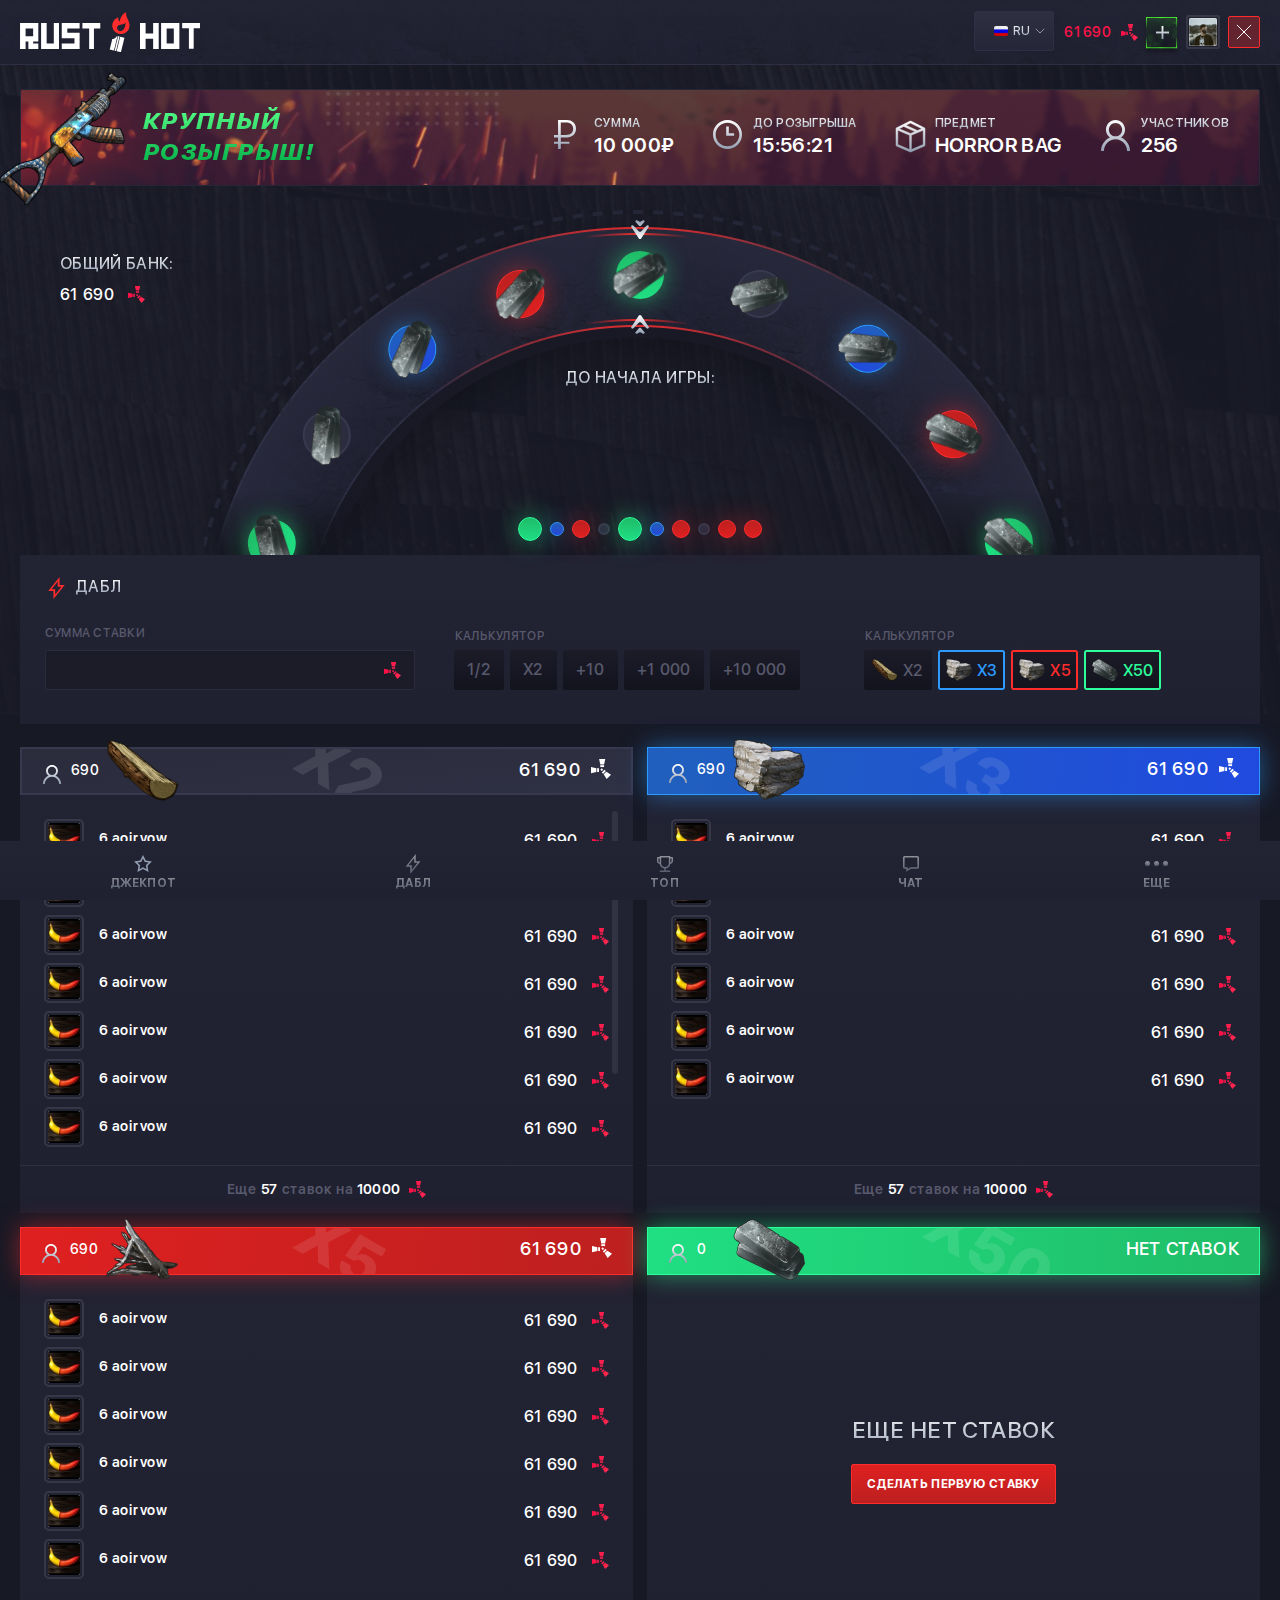
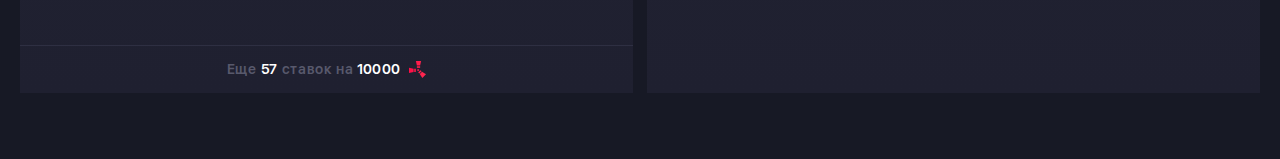
==== index.html @ ef825a7d "Rusthot" ====
<!DOCTYPE html>

<html lang="ru">

<head>
	<meta charset="utf-8">
	<meta http-equiv="X-UA-Compatible" content="IE=edge" >
	<meta name="viewport" content="width=device-width, initial-scale=1.0">
	<meta name="description" content="">
	<link rel="stylesheet" type="text/css" href="style.css">
	<link rel="icon" type="image/png" href="favicon/favicon.ico" sizes="16x16">	
	<title>Rushot</title>
</head>

<body>

	<div class="wrapper">

	<!-- Header -->
		
	<header>
		<div class="header_site">
			<div class="left">
				<a href="#" class="logo">
					<img class="logo_img" src="img/logo.svg" alt="" />
					<img class="logo_shadow" src="img/logo_shadow.svg" alt="" />
				</a>
			</div>
			<div class="right">
				<div class="main_nav_wrapp">
					<ul class="main_nav">
						<li>
							<a href="/////">
<!-- 								<img src="img/nav_icons/star_red.svg" class="visible" alt="" />
								<img src="img/" class="hover" alt="" /> -->
								<i class="star visible"></i>
								<i class="star_red hover"></i>
								<span>Джекпот</span>
							</a>
						</li>
						<li>
							<a href="/////">
								<img src="img/nav_icons/icon_02.svg" class="visible" alt="" />
								<img src="img/" class="hover" alt="" />
								<span>дабл</span>
							</a>
						</li>
						<li>
							<a href="/////">
								<img src="img/nav_icons/icon_03.svg" class="visible" alt="" />
								<img src="img/" class="hover" alt="" />
								<span>история игр</span>
							</a>
						</li>
						<li>
							<a href="/////">
								<img src="img/nav_icons/icon_04.svg" class="visible" alt="" />
								<img src="img/" class="hover" alt="" />
								<span>поддержка</span>
							</a>
						</li>
						<li>
							<a href="/////">
								<img src="img/nav_icons/icon_05.svg" class="visible" alt="" />
								<img src="img/" class="hover" alt="" />
								<span>топ игроков</span>
							</a>
						</li>
					</ul>
				</div>
				<div class="lang_wrapp">
					<div class="lang_drop_menu">
						<div class="lang_current">
							<div>
								<img src="img/rus_flag.svg" alt="">
								<p>RU</p>
							</div>
						</div>
						<div class="dropdown_lang">
							<ul class="lang_list">
								<li><a href="#"><p class="lang_item"><img src="img/rus_flag.svg" alt="" /><span>RU</span></p></a></li>
								<li><a href="#" class="active"><p class="lang_item"><img src="img/eng_flag.svg" alt="" /><span>ENG</span></p></a></li>
							</ul>
						</div>
					</div>
				</div>
				<div class="steam_btn_wrapp">
					<a href="" class="steam_btn">
						<div>
							<i class="steam_icon"></i>
						</div>
						<div>
							<p>войти через</p>
							<p>steam</p>
						</div>
					</a>
				</div>
				<div class="resp_toolbar">
					<div>
						<p class="balance_red">61 690<i class="icon_02"></i></p>
					</div>
					<div>
						<a href="#" class="ref_btn"></a>
					</div>
					<div>
						<a hef="#" class="ava">
							<div class="img_box">
								<img src="img/ava.jpg" alt="" />
							</div>
						</a>
					</div>
					<div>
						<a href="#" class="logout"></a>
					</div>
				</div>
			</div>
		</div>								
	</header>

	<!-- /Header -->

	<!-- Resp Menu -->

	<div class="resp_menu" id="resp_nav">
		<button type="button" class="close_nav"></button>
		<ul class="resp_nav_list">
			<li>
				<a href="#">Link 1</a>
			</li>
			<li>
				<a href="#">Link 2</a>
			</li>
			<li>
				<a href="#">Link 3</a>
			</li>
		</ul>
		<ul class="soc_links">
			<li>
				<a href="#">
					<img class="visible" src="img/tel.svg" alt="" />
					<img class="hover" src="img/tel_white.svg" alt="" />
				</a>
			</li>
			<li>
				<a href="#">
					<img class="visible" src="img/tw.svg" alt="" />
					<img class="hover" src="img/tw_white.svg" alt="" />
				</a>
			</li>
			<li>
				<a href="#">
					<img class="visible" src="img/vk.svg" alt="" />
					<img class="hover" src="img/vk_white.svg" alt="" />
				</a>
			</li>
			<li>
				<a href="#">
					<img class="visible" src="img/dc.svg" alt="" />
					<img class="hover" src="img/dc_white.svg" alt="" />
				</a>
			</li>
		</ul>
	</div>

	 <!-- /Resp Menu -->

	<!-- Content -->
		<div class="content">

		<!-- Section 1 - Main Page -->

		<!-- <section> -->
			<div class="content_templ">
				<div class="left" id="chatMenu">
					<div class="sidebar">
						<div class="sidebar_header">
							<div class="col_1">
								<div class="onl_ch">
									<div>
										<i class="chat"></i>
									</div>
									<div>
										<p>ОНЛАЙН-ЧАТ</p>
									</div>
								</div>
							</div>
							<div class="col_2">
								<button type="button" class="red_pill close_chat"><span>закрыть</span></button>
								<div class="count_chat_users">
									<i class="green_light"></i>
									<p>621</p>
								</div>
							</div>
						</div>
						<div class="chat_users scrollbar" id="chatUsers">
							<div class="user_item">
								<div class="col">
									<div class="user_avatar_wrapp">
										<div class="user_avatar">
											<div class="img_box">
												<img src="img/avatar.jpg" alt="" />
											</div>
										</div>
									</div>
								</div>
								<div class="col">
									<div class="user_text">
										<div class="user_text_header">
											<div>
												<h4>Freit</h4>
											</div>
											<div>
												<p>20:32</p>
											</div>
										</div>
										<div class="user_text_content">
											<p>Сообщение пользователя, даже в две строки, а может даже и в три можно сделать</p>
										</div>
									</div>
								</div>
							</div>
							<div class="user_item moderator">
								<div class="col">
									<div class="user_avatar_wrapp">
										<div class="user_avatar">
											<div class="img_box">
												<img src="img/avatar.jpg" alt="" />
											</div>
										</div>
										<p>MODER</p>
									</div>
								</div>
								<div class="col">
									<div class="user_text">
										<div class="user_text_header">
											<div>
												<h4>Freit</h4>
											</div>
											<div>
												<p>20:32</p>
											</div>
										</div>
										<div class="user_text_content">
											<p>Сообщение пользователя, даже в две строки, а может даже и в три можно сделать</p>
										</div>
									</div>
								</div>
							</div>
							<div class="user_item">
								<div class="col">
									<div class="user_avatar_wrapp">
										<div class="user_avatar">
											<div class="img_box">
												<img src="img/avatar.jpg" alt="" />
											</div>
										</div>
									</div>
								</div>
								<div class="col">
									<div class="user_text">
										<div class="user_text_header">
											<div>
												<h4>Freit</h4>
											</div>
											<div>
												<p>20:32</p>
											</div>
										</div>
										<div class="user_text_content">
											<p>Сообщение пользователя, даже в две строки, а может даже и в три можно сделать</p>
										</div>
									</div>
								</div>
							</div>
							<div class="user_item admin">
								<div class="col">
									<div class="user_avatar_wrapp">
										<div class="user_avatar">
											<div class="img_box">
												<img src="img/avatar.jpg" alt="" />
											</div>
										</div>
										<p>Admin</p>
									</div>
								</div>
								<div class="col">
									<div class="user_text">
										<div class="user_text_header">
											<div>
												<h4>Freit</h4>
											</div>
											<div>
												<p>20:32</p>
											</div>
										</div>
										<div class="user_text_content">
											<p>Сообщение пользователя, даже в две строки, а может даже и в три можно сделать</p>
										</div>
									</div>
								</div>
							</div>
							<div class="user_item">
								<div class="col">
									<div class="user_avatar_wrapp">
										<div class="user_avatar">
											<div class="img_box">
												<img src="img/avatar.jpg" alt="" />
											</div>
										</div>
									</div>
								</div>
								<div class="col">
									<div class="user_text">
										<div class="user_text_header">
											<div>
												<h4>Freit</h4>
											</div>
											<div>
												<p>20:32</p>
											</div>
										</div>
										<div class="user_text_content">
											<p>Сообщение пользователя, даже в две строки, а может даже и в три можно сделать</p>
										</div>
									</div>
								</div>
							</div>
							<div class="user_item">
								<div class="col">
									<div class="user_avatar_wrapp">
										<div class="user_avatar">
											<div class="img_box">
												<img src="img/avatar.jpg" alt="" />
											</div>
										</div>
									</div>
								</div>
								<div class="col">
									<div class="user_text">
										<div class="user_text_header">
											<div>
												<h4>Freit</h4>
											</div>
											<div>
												<p>20:32</p>
											</div>
										</div>
										<div class="user_text_content">
											<p>Сообщение пользователя, даже в две строки, а может даже и в три можно сделать</p>
										</div>
									</div>
								</div>
							</div>
							<div class="user_item">
								<div class="col">
									<div class="user_avatar_wrapp">
										<div class="user_avatar">
											<div class="img_box">
												<img src="img/avatar.jpg" alt="" />
											</div>
										</div>
									</div>
								</div>
								<div class="col">
									<div class="user_text">
										<div class="user_text_header">
											<div>
												<h4>Freit</h4>
											</div>
											<div>
												<p>20:32</p>
											</div>
										</div>
										<div class="user_text_content">
											<p>Сообщение пользователя, даже в две строки, а может даже и в три можно сделать</p>
										</div>
									</div>
								</div>
							</div>
							<div class="user_item">
								<div class="col">
									<div class="user_avatar_wrapp">
										<div class="user_avatar">
											<div class="img_box">
												<img src="img/avatar.jpg" alt="" />
											</div>
										</div>
									</div>
								</div>
								<div class="col">
									<div class="user_text">
										<div class="user_text_header">
											<div>
												<h4>Freit</h4>
											</div>
											<div>
												<p>20:32</p>
											</div>
										</div>
										<div class="user_text_content">
											<p>Сообщение пользователя, даже в две строки, а может даже и в три можно сделать</p>
										</div>
									</div>
								</div>
							</div>
							<div class="user_item">
								<div class="col">
									<div class="user_avatar_wrapp">
										<div class="user_avatar">
											<div class="img_box">
												<img src="img/avatar.jpg" alt="" />
											</div>
										</div>
									</div>
								</div>
								<div class="col">
									<div class="user_text">
										<div class="user_text_header">
											<div>
												<h4>Freit</h4>
											</div>
											<div>
												<p>20:32</p>
											</div>
										</div>
										<div class="user_text_content">
											<p>Сообщение пользователя, даже в две строки, а может даже и в три можно сделать</p>
										</div>
									</div>
								</div>
							</div>
							<div class="user_item">
								<div class="col">
									<div class="user_avatar_wrapp">
										<div class="user_avatar">
											<div class="img_box">
												<img src="img/avatar.jpg" alt="" />
											</div>
										</div>
									</div>
								</div>
								<div class="col">
									<div class="user_text">
										<div class="user_text_header">
											<div>
												<h4>Freit</h4>
											</div>
											<div>
												<p>20:32</p>
											</div>
										</div>
										<div class="user_text_content">
											<p>Сообщение пользователя, даже в две строки, а может даже и в три можно сделать</p>
										</div>
									</div>
								</div>
							</div>
							<div class="user_item">
								<div class="col">
									<div class="user_avatar_wrapp">
										<div class="user_avatar">
											<div class="img_box">
												<img src="img/avatar.jpg" alt="" />
											</div>
										</div>
									</div>
								</div>
								<div class="col">
									<div class="user_text">
										<div class="user_text_header">
											<div>
												<h4>Freit</h4>
											</div>
											<div>
												<p>20:32</p>
											</div>
										</div>
										<div class="user_text_content">
											<p>Сообщение пользователя, даже в две строки, а может даже и в три можно сделать</p>
										</div>
									</div>
								</div>
							</div>
						</div>
					</div>
					<div class="form_wrapp resp_form_wrapp">
						<form>
							<div class="form">
								<div class="col">
									<div class="input_wrapp_2">
										<input type="text" id="form_input" oninput="getCount()" placeholder="Ваше сообщение..." name="" />
										<div class="count_symbols" data-maxsimbols = "100">100</div>
									</div>
								</div>
								<div class="col">
									<button type="submit" class="submit_btn"></button>
								</div>
							</div>
						</form>
					</div>
				</div>
				<div class="right index_bg">
					<div class="z_wrapp">
						<div class="draw">
							<div class="inline">
								<div class="draw_title">
									<div class="draw_title_col">
										<img src="img/arm.png" alt="" />
									</div>
									<div class="draw_title_col">
										<h3>выиграй крутые призы!</h3>
										<h2>крупный РОЗЫГРЫШ!</h2>
									</div>
								</div>
							</div>
							<div class="inline">
								<a href="#" class="green_pill"><span>УЧАСТВОВАТЬ</span></a>
							</div>
							<div class="inline">
								<div class="draws_items">
									<div class="draw_item">
										<div>
											<img src="img/rub.svg" alt="" />
										</div>
										<div>
											<h3>сумма</h3>
											<p>10 000₽</p>
										</div>
									</div>
									<div class="draw_item">
										<div>
											<img src="img/clock.svg" alt="" />
										</div>
										<div>
											<h3>до розыгрыша</h3>
											<p>15:56:21</p>
										</div>
									</div>
									<div class="draw_item">
										<div>
											<img src="img/cub.svg" alt="" />
										</div>
										<div>
											<h3>предмет</h3>
											<p>Horror bag</p>
										</div>
									</div>
									<div class="draw_item">
										<div>
											<img src="img/user.svg" alt="" />
										</div>
										<div>
											<h3>участников</h3>
											<p>256</p>
										</div>
									</div>
								</div>
							</div>
						</div>
						<div class="two_cols">
							<div class="col_2">
								<div class="rulet_sect">
									<div class="rulet_wrapp">
										<div class="total_bank">
											<h3>Общий  банк:</h3>
											<p class="count_rate">61 690 <i class="icon_02"></i></p>
										</div>
										<div class="circle_wrapp">
											<img class="circle_bg" src="img/circle_bg.png" alt="" />
											<div class="rotate">
												<div class="circle_good_wrapp">
													<div class="circle_good green">
														<span></span>
														<img src="img/image_10.png" alt="" />
													</div>
												</div>
												<div class="circle_good_wrapp">
													<div class="circle_good grey">
														<span></span>
														<img src="img/image_10.png" alt="" />
													</div>
												</div>
												<div class="circle_good_wrapp">
													<div class="circle_good blue">
														<span></span>
														<img src="img/image_10.png" alt="" />
													</div>
												</div>
												<div class="circle_good_wrapp">
													<div class="circle_good red">
														<span></span>
														<img src="img/image_10.png" alt="" />
													</div>
												</div>
												<div class="circle_good_wrapp">
													<div class="circle_good green">
														<span></span>
														<img src="img/image_10.png" alt="" />
													</div>
												</div>
												<div class="circle_good_wrapp">
													<div class="circle_good grey">
														<span></span>
														<img src="img/image_10.png" alt="" />
													</div>
												</div>
												<div class="circle_good_wrapp">
													<div class="circle_good blue">
														<span></span>
														<img src="img/image_10.png" alt="" />
													</div>
												</div>
												<div class="circle_good_wrapp">
													<div class="circle_good red">
														<span></span>
														<img src="img/image_10.png" alt="" />
													</div>
												</div>
												<div class="circle_good_wrapp">
													<div class="circle_good green">
														<span></span>
														<img src="img/image_10.png" alt="" />
													</div>
												</div>
												<div class="circle_good_wrapp">
													<div class="circle_good grey">
														<span></span>
														<img src="img/image_10.png" alt="" />
													</div>
												</div>
												<div class="circle_good_wrapp">
													<div class="circle_good blue">
														<span></span>
														<img src="img/image_10.png" alt="" />
													</div>
												</div>
												<div class="circle_good_wrapp">
													<div class="circle_good red">
														<span></span>
														<img src="img/image_10.png" alt="" />
													</div>
												</div>
												<div class="circle_good_wrapp">
													<div class="circle_good green">
														<span></span>
														<img src="img/image_10.png" alt="" />
													</div>
												</div>
												<div class="circle_good_wrapp">
													<div class="circle_good grey">
														<span></span>
														<img src="img/image_10.png" alt="" />
													</div>
												</div>
												<div class="circle_good_wrapp">
													<div class="circle_good blue">
														<span></span>
														<img src="img/image_10.png" alt="" />
													</div>
												</div>
												<div class="circle_good_wrapp">
													<div class="circle_good red">
														<span></span>
														<img src="img/image_10.png" alt="" />
													</div>
												</div>
												<div class="circle_good_wrapp">
													<div class="circle_good green">
														<span></span>
														<img src="img/image_10.png" alt="" />
													</div>
												</div>
												<div class="circle_good_wrapp">
													<div class="circle_good grey">
														<span></span>
														<img src="img/image_10.png" alt="" />
													</div>
												</div>
												<div class="circle_good_wrapp">
													<div class="circle_good blue">
														<span></span>
														<img src="img/image_10.png" alt="" />
													</div>
												</div>
												<div class="circle_good_wrapp">
													<div class="circle_good red">
														<span></span>
														<img src="img/image_10.png" alt="" />
													</div>
												</div>
											</div>
											<div class="counter_wrapp counter_wrapp_2">
												<p class="c_t">до начала игры:</p>
												<p class="countdown" id="countdown"></p>
											</div>
										</div>
									</div>
									<ul class="history_list">
										<li><a href="#"><span class="green_circ"></span></a></li>
										<li><a href="#"><span class="blue_circ"></span></a></li>
										<li><a href="#"><span class="red_circ"></span></a></li>
										<li><a href="#"><span class="gray_circ"></span></a></li>
										<li><a href="#"><span class="green_circ"></span></a></li>
										<li><a href="#"><span class="blue_circ"></span></a></li>
										<li><a href="#"><span class="red_circ"></span></a></li>
										<li><a href="#"><span class="gray_circ"></span></a></li>
										<li><a href="#"><span class="red_circ"></span></a></li>
										<li><a href="#"><span class="red_circ"></span></a></li>
									</ul>
								</div>
							</div>
							<div class="col_1">
								<div class="filter_box">
									<div class="filter_box_title">
										<div>
											<i class="red_icon"></i>
										</div>
										<div>
											<h3>дабл</h3>
										</div>
									</div>
									<div class="filters_form">
										<form>
											<div class="filter_three_cols">
												<div class="filter_wrapp">
													<h3>сумма ставки</h3>
													<div class="input_wrapp input_wrapp_shape">
														<input type="number" name="" />
													</div>
												</div>
												<div class="filter_wrapp">
													<h3>калькулятор</h3>
													<div class="radio_btns">
														<div class="radio_wrapp">
															<label class="radio">
																<input type="radio" name="radio_filter" />
																<span>1/2</span>
															</label>
														</div>
														<div class="radio_wrapp">
															<label class="radio">
																<input type="radio" name="radio_filter" />
																<span>x2</span>
															</label>
														</div>
														<div class="radio_wrapp">
															<label class="radio">
																<input type="radio" name="radio_filter" />
																<span>+10</span>
															</label>
														</div>
														<div class="radio_wrapp">
															<label class="radio">
																<input type="radio" name="radio_filter" />
																<span>+1 000</span>
															</label>
														</div>
														<div class="radio_wrapp">
															<label class="radio">
																<input type="radio" name="radio_filter" />
																<span>+10 000</span>
															</label>
														</div>
													</div>
												</div>
												<div class="filter_wrapp">
													<h3>калькулятор</h3>
													<div class="radio_btns">
														<div class="radio_wrapp">
															<label class="radio radio_2">
																<input type="radio" name="radio_filter_2" />
																<span class="radio_txt"><img src="img/x2.png" alt="" /><span>x2</span></span>
															</label>
														</div>
														<div class="radio_wrapp">
															<label class="radio radio_2 blue">
																<input type="radio" name="radio_filter_2" />
																<span class="radio_txt"><img src="img/x3.png" alt="" /><span>x3</span></span>
															</label>
														</div>
														<div class="radio_wrapp">
															<label class="radio radio_2 red">
																<input type="radio" name="radio_filter_2" />
																<span class="radio_txt"><img src="img/x3.png" alt="" /><span>x5</span></span>
															</label>
														</div>
														<div class="radio_wrapp">
															<label class="radio radio_2 green">
																<input type="radio" name="radio_filter_2" />
																<span class="radio_txt"><img src="img/x50.png" alt="" /><span>x50</span></span>
															</label>
														</div>
													</div>
												</div>
											</div>
										</form>
									</div>
								</div>
							</div>							
						</div>
						<div class="users_lists_thumbnails">
							<div class="user_list_thumb">
								<div class="user_list_thumb_header">
									<div class="bg_wrapp">
										<p class="bg_text">x2</p>
									</div>
									<div class="col_1">
										<div class="users_count_2">
											<div>
												<p><i class="user_2"></i>690</p>
											</div>
											<div>
												<img src="img/image_01.png" alt="" />
											</div>
										</div>
									</div>
									<div class="col_2">
										<p class="count_bals">61 690<i class="icon_01"></i></p>
									</div>
								</div>
								<div class="users_list_items scrollbar">
									<div class="resp_flex">
										<div class="user_item_2">
											<div>
												<div class="user_info">
													<div class="user_avatar">
														<div class="img_box">
															<img src="img/avatar.jpg" alt="">
														</div>
													</div>
													<div class="user_info_text">
														<p>6  aoirvow</p>
													</div>
												</div>
											</div>
											<div>
												<p class="count_rate">61 690 <i class="icon_02"></i></p>
											</div>
										</div>
										<div class="user_item_2">
											<div>
												<div class="user_info">
													<div class="user_avatar">
														<div class="img_box">
															<img src="img/avatar.jpg" alt="">
														</div>
													</div>
													<div class="user_info_text">
														<p>6  aoirvow</p>
													</div>
												</div>
											</div>
											<div>
												<p class="count_rate">61 690 <i class="icon_02"></i></p>
											</div>
										</div>
										<div class="user_item_2">
											<div>
												<div class="user_info">
													<div class="user_avatar">
														<div class="img_box">
															<img src="img/avatar.jpg" alt="">
														</div>
													</div>
													<div class="user_info_text">
														<p>6  aoirvow</p>
													</div>
												</div>
											</div>
											<div>
												<p class="count_rate">61 690 <i class="icon_02"></i></p>
											</div>
										</div>
										<div class="user_item_2">
											<div>
												<div class="user_info">
													<div class="user_avatar">
														<div class="img_box">
															<img src="img/avatar.jpg" alt="">
														</div>
													</div>
													<div class="user_info_text">
														<p>6  aoirvow</p>
													</div>
												</div>
											</div>
											<div>
												<p class="count_rate">61 690 <i class="icon_02"></i></p>
											</div>
										</div>
										<div class="user_item_2">
											<div>
												<div class="user_info">
													<div class="user_avatar">
														<div class="img_box">
															<img src="img/avatar.jpg" alt="">
														</div>
													</div>
													<div class="user_info_text">
														<p>6  aoirvow</p>
													</div>
												</div>
											</div>
											<div>
												<p class="count_rate">61 690 <i class="icon_02"></i></p>
											</div>
										</div>
										<div class="user_item_2">
											<div>
												<div class="user_info">
													<div class="user_avatar">
														<div class="img_box">
															<img src="img/avatar.jpg" alt="">
														</div>
													</div>
													<div class="user_info_text">
														<p>6  aoirvow</p>
													</div>
												</div>
											</div>
											<div>
												<p class="count_rate">61 690 <i class="icon_02"></i></p>
											</div>
										</div>
										<div class="user_item_2">
											<div>
												<div class="user_info">
													<div class="user_avatar">
														<div class="img_box">
															<img src="img/avatar.jpg" alt="">
														</div>
													</div>
													<div class="user_info_text">
														<p>6  aoirvow</p>
													</div>
												</div>
											</div>
											<div>
												<p class="count_rate">61 690 <i class="icon_02"></i></p>
											</div>
										</div>
										<div class="user_item_2">
											<div>
												<div class="user_info">
													<div class="user_avatar">
														<div class="img_box">
															<img src="img/avatar.jpg" alt="">
														</div>
													</div>
													<div class="user_info_text">
														<p>6  aoirvow</p>
													</div>
												</div>
											</div>
											<div>
												<p class="count_rate">61 690 <i class="icon_02"></i></p>
											</div>
										</div>
										<div class="user_item_2">
											<div>
												<div class="user_info">
													<div class="user_avatar">
														<div class="img_box">
															<img src="img/avatar.jpg" alt="">
														</div>
													</div>
													<div class="user_info_text">
														<p>6  aoirvow</p>
													</div>
												</div>
											</div>
											<div>
												<p class="count_rate">61 690 <i class="icon_02"></i></p>
											</div>
										</div>
									</div>
								</div>
								<div class="users_lists_footer">
									<p>Еще <span>57</span> ставок на <span>10000</span><i class="icon_02"></i></p>
								</div>
							</div>
							<div class="user_list_thumb blue">
								<div class="user_list_thumb_header">
									<div class="bg_wrapp">
										<p class="bg_text">x3</p>
									</div>
									<div class="col_1">
										<div class="users_count_2">
											<div>
												<p><i class="user_2"></i>690</p>
											</div>
											<div>
												<img src="img/image_02.png" alt="" />
											</div>
										</div>
									</div>
									<div class="col_2">
										<p class="count_bals">61 690<i class="icon_01"></i></p>
									</div>
								</div>
								<div class="users_list_items">
									<div class="resp_flex">
										<div class="user_item_2">
											<div>
												<div class="user_info">
													<div class="user_avatar">
														<div class="img_box">
															<img src="img/avatar.jpg" alt="">
														</div>
													</div>
													<div class="user_info_text">
														<p>6  aoirvow</p>
													</div>
												</div>
											</div>
											<div>
												<p class="count_rate">61 690 <i class="icon_02"></i></p>
											</div>
										</div>
										<div class="user_item_2">
											<div>
												<div class="user_info">
													<div class="user_avatar">
														<div class="img_box">
															<img src="img/avatar.jpg" alt="">
														</div>
													</div>
													<div class="user_info_text">
														<p>6  aoirvow</p>
													</div>
												</div>
											</div>
											<div>
												<p class="count_rate">61 690 <i class="icon_02"></i></p>
											</div>
										</div>
										<div class="user_item_2">
											<div>
												<div class="user_info">
													<div class="user_avatar">
														<div class="img_box">
															<img src="img/avatar.jpg" alt="">
														</div>
													</div>
													<div class="user_info_text">
														<p>6  aoirvow</p>
													</div>
												</div>
											</div>
											<div>
												<p class="count_rate">61 690 <i class="icon_02"></i></p>
											</div>
										</div>
										<div class="user_item_2">
											<div>
												<div class="user_info">
													<div class="user_avatar">
														<div class="img_box">
															<img src="img/avatar.jpg" alt="">
														</div>
													</div>
													<div class="user_info_text">
														<p>6  aoirvow</p>
													</div>
												</div>
											</div>
											<div>
												<p class="count_rate">61 690 <i class="icon_02"></i></p>
											</div>
										</div>
										<div class="user_item_2">
											<div>
												<div class="user_info">
													<div class="user_avatar">
														<div class="img_box">
															<img src="img/avatar.jpg" alt="">
														</div>
													</div>
													<div class="user_info_text">
														<p>6  aoirvow</p>
													</div>
												</div>
											</div>
											<div>
												<p class="count_rate">61 690 <i class="icon_02"></i></p>
											</div>
										</div>
										<div class="user_item_2">
											<div>
												<div class="user_info">
													<div class="user_avatar">
														<div class="img_box">
															<img src="img/avatar.jpg" alt="">
														</div>
													</div>
													<div class="user_info_text">
														<p>6  aoirvow</p>
													</div>
												</div>
											</div>
											<div>
												<p class="count_rate">61 690 <i class="icon_02"></i></p>
											</div>
										</div>
									</div>
								</div>
								<div class="users_lists_footer">
									<p>Еще <span>57</span> ставок на <span>10000</span><i class="icon_02"></i></p>
								</div>
							</div>
							<div class="user_list_thumb red">
								<div class="user_list_thumb_header">
									<div class="bg_wrapp">
										<p class="bg_text">x5</p>
									</div>
									<div class="col_1">
										<div class="users_count_2">
											<div>
												<p><i class="user_2"></i>690</p>
											</div>
											<div>
												<img src="img/image_03.png" alt="" />
											</div>
										</div>
									</div>
									<div class="col_2">
										<p class="count_bals">61 690<i class="icon_01"></i></p>
									</div>
								</div>
								<div class="users_list_items">
									<div class="resp_flex">
										<div class="user_item_2">
											<div>
												<div class="user_info">
													<div class="user_avatar">
														<div class="img_box">
															<img src="img/avatar.jpg" alt="">
														</div>
													</div>
													<div class="user_info_text">
														<p>6  aoirvow</p>
													</div>
												</div>
											</div>
											<div>
												<p class="count_rate">61 690 <i class="icon_02"></i></p>
											</div>
										</div>
										<div class="user_item_2">
											<div>
												<div class="user_info">
													<div class="user_avatar">
														<div class="img_box">
															<img src="img/avatar.jpg" alt="">
														</div>
													</div>
													<div class="user_info_text">
														<p>6  aoirvow</p>
													</div>
												</div>
											</div>
											<div>
												<p class="count_rate">61 690 <i class="icon_02"></i></p>
											</div>
										</div>
										<div class="user_item_2">
											<div>
												<div class="user_info">
													<div class="user_avatar">
														<div class="img_box">
															<img src="img/avatar.jpg" alt="">
														</div>
													</div>
													<div class="user_info_text">
														<p>6  aoirvow</p>
													</div>
												</div>
											</div>
											<div>
												<p class="count_rate">61 690 <i class="icon_02"></i></p>
											</div>
										</div>
										<div class="user_item_2">
											<div>
												<div class="user_info">
													<div class="user_avatar">
														<div class="img_box">
															<img src="img/avatar.jpg" alt="">
														</div>
													</div>
													<div class="user_info_text">
														<p>6  aoirvow</p>
													</div>
												</div>
											</div>
											<div>
												<p class="count_rate">61 690 <i class="icon_02"></i></p>
											</div>
										</div>
										<div class="user_item_2">
											<div>
												<div class="user_info">
													<div class="user_avatar">
														<div class="img_box">
															<img src="img/avatar.jpg" alt="">
														</div>
													</div>
													<div class="user_info_text">
														<p>6  aoirvow</p>
													</div>
												</div>
											</div>
											<div>
												<p class="count_rate">61 690 <i class="icon_02"></i></p>
											</div>
										</div>
										<div class="user_item_2">
											<div>
												<div class="user_info">
													<div class="user_avatar">
														<div class="img_box">
															<img src="img/avatar.jpg" alt="">
														</div>
													</div>
													<div class="user_info_text">
														<p>6  aoirvow</p>
													</div>
												</div>
											</div>
											<div>
												<p class="count_rate">61 690 <i class="icon_02"></i></p>
											</div>
										</div>
									</div>
								</div>
								<div class="users_lists_footer">
									<p>Еще <span>57</span> ставок на <span>10000</span><i class="icon_02"></i></p>
								</div>
							</div>
							<div class="user_list_thumb green">
								<div class="user_list_thumb_header">
									<div class="bg_wrapp">
										<p class="bg_text">x50</p>
									</div>
									<div class="col_1">
										<div class="users_count_2">
											<div>
												<p><i class="user_2"></i>0</p>
											</div>
											<div>
												<img src="img/image_04.png" alt="" />
											</div>
										</div>
									</div>
									<div class="col_2">
										<p class="count_bals">нет ставок</p>
									</div>
								</div>
								<div class="users_list_items">
									<div class="rate_ziro">
										<div>
											<h3>Еще нет ставок</h3>
											<a href="" class="red_pill"><span>сделать первую ставку</span></a>
										</div>
									</div>
								</div>
							</div>
						</div>
					</div>
				</div>
			</div>
		<!-- </section> -->

		<!-- /Section 1 - Main Page -->

		</div>
	<!-- /Content -->

	<!-- Footer -->

		<footer class="footer_section">
			<div class="footer_templ">
				<div class="left">
					<div class="form_wrapp">
						<form>
							<div class="form">
								<div class="col">
									<div class="input_wrapp_2">
										<div class="show_field"></div>
										<input type="text" id="form_input" oninput="getCount()" placeholder="Ваше сообщение..." name="" />
										<div class="count_symbols" data-maxsimbols = "100">100</div>
									</div>
								</div>
								<div class="col">
									<button type="submit" class="submit_btn"></button>
								</div>
							</div>
						</form>
					</div>
				</div>
				<div class="right">
					<div class="two_cols_3">
						<div class="col">
							<div class="text_wrapp">
								<p>RUSTHOT.COM - копирование дизайна сайта, элементов или контента строго запрещена. Все скрипты и графические элементы являются собственностью администрации сайта.</p>
							</div>
						</div>
						<div class="col">
							<ul class="soc_links">
								<li>
									<a href="#">
										<img class="visible" src="img/tel.svg" alt="" />
										<img class="hover" src="img/tel_white.svg" alt="" />
									</a>
								</li>
								<li>
									<a href="#">
										<img class="visible" src="img/tw.svg" alt="" />
										<img class="hover" src="img/tw_white.svg" alt="" />
									</a>
								</li>
								<li>
									<a href="#">
										<img class="visible" src="img/vk.svg" alt="" />
										<img class="hover" src="img/vk_white.svg" alt="" />
									</a>
								</li>
								<li>
									<a href="#">
										<img class="visible" src="img/dc.svg" alt="" />
										<img class="hover" src="img/dc_white.svg" alt="" />
									</a>
								</li>
							</ul>
						</div>
					</div>
				</div>
			</div>
			<!-- Resp Footer -->
			<div class="resp_footer">
				<ul class="resp_nav">
					<li>
						<a href="#">
							<div class="icon_box">
								<i class="star visible"></i>
								<i class="star_red hover"></i>
							</div>
							<p>Джекпот</p>
						</a>
					</li>
					<li>
						<a href="#">
							<div class="icon_box">
								<i class="doble_resp visible"></i>
								<i class="doble_resp_red hover"></i>
							</div>
							<p>дабл</p>
						</a>
					</li>
					<li>
						<a href="#">
							<div class="icon_box">
								<i class="cup_resp visible"></i>
								<i class="cup_resp_red hover"></i>
							</div>
							<p>топ</p>
						</a>
					</li>
					<li>
						<a href="#" class="chat_link">
							<div class="icon_box">
								<i class="chat_resp visible"></i>
								<i class="chat_resp_red hover"></i>
							</div>
							<p>чат</p>
						</a>
					</li>
					<li>
						<a href="#" class="more_link">
							<div class="more_dots">
								<span></span>
								<span></span>
								<span></span>
							</div>
							<p>еще</p>
						</a>
					</li>
				</ul>
			</div>
			<!-- /Resp Footer -->
		</footer>

	<!-- /Footer -->

	</div>

	<link rel="stylesheet" type="text/css" href="responsive.css">
	<link rel="stylesheet" type="text/css" href="slick/slick.css">
	<link rel="stylesheet" type="text/css" href="vendors/css/jquery.mCustomScrollbar.css">
	<script src="vendors/js/jquery.js"></script>
	<script src="slick/slick.js"></script>
	<script type="text/javascript" src="vendors/js/jquery.mCustomScrollbar.concat.min.js"></script>
	<script src="js/scripts.js"></script>

</body>
</html>
---- style.css ----
@charset "utf-8";

/*------------------*/
/*-- Fonts --*/
/*------------------*/

@font-face {
    font-family: "SF UI Display";
    src: url("fonts/SFUIDisplay-Semibold.eot");
    src: url("fonts/SFUIDisplay-Semibold.eot?#iefix") format("embedded-opentype"),
        url("fonts/SFUIDisplay-Semibold.woff2") format("woff2"),
        url("fonts/SFUIDisplay-Semibold.woff") format("woff"),
        url("fonts/SFUIDisplay-Semibold.ttf") format("truetype"),
        url("fonts/SFUIDisplay-Semibold.svg#fonts/SFUIDisplay-Semibold") format("svg");
    font-weight: 600;
    font-style: normal;
    font-display: swap;
}

@font-face {
    font-family: "SF UI Display";
    src: url("fonts/SFUIDisplay-Heavy.eot");
    src: url("fonts/SFUIDisplay-Heavy.eot?#iefix") format("embedded-opentype"),
        url("fonts/SFUIDisplay-Heavy.woff2") format("woff2"),
        url("fonts/SFUIDisplay-Heavy.woff") format("woff"),
        url("fonts/SFUIDisplay-Heavy.ttf") format("truetype"),
        url("fonts/SFUIDisplay-Heavy.svg#fonts/SFUIDisplay-Heavy") format("svg");
    font-weight: 800;
    font-style: normal;
    font-display: swap;
}

@font-face {
    font-family: "SF UI Display";
    src: url("fonts/SFUIDisplay-Medium.eot");
    src: url("fonts/SFUIDisplay-Medium.eot?#iefix") format("embedded-opentype"),
        url("fonts/SFUIDisplay-Medium.woff2") format("woff2"),
        url("fonts/SFUIDisplay-Medium.woff") format("woff"),
        url("fonts/SFUIDisplay-Medium.ttf") format("truetype"),
        url("fonts/SFUIDisplay-Medium.svg#fonts/SFUIDisplay-Medium") format("svg");
    font-weight: 500;
    font-style: normal;
    font-display: swap;
}

@font-face {
    font-family: "SF UI Display";
    src: url("fonts/SFUIDisplay-Regular.eot");
    src: url("fonts/SFUIDisplay-Regular.eot?#iefix") format("embedded-opentype"),
        url("fonts/SFUIDisplay-Regular.woff2") format("woff2"),
        url("fonts/SFUIDisplay-Regular.woff") format("woff"),
        url("fonts/SFUIDisplay-Regular.ttf") format("truetype"),
        url("fonts/SFUIDisplay-Regular.svg#fonts/SFUIDisplay-Regular") format("svg");
    font-weight: normal;
    font-style: normal;
    font-display: swap;
}

@font-face {
    font-family: "SF UI Display";
    src: url("fonts/SFUIDisplay-Bold.eot");
    src: url("fonts/SFUIDisplay-Bold.eot?#iefix") format("embedded-opentype"),
        url("fonts/SFUIDisplay-Bold.woff2") format("woff2"),
        url("fonts/SFUIDisplay-Bold.woff") format("woff"),
        url("fonts/SFUIDisplay-Bold.ttf") format("truetype"),
        url("fonts/SFUIDisplay-Bold.svg#fonts/SFUIDisplay-Bold") format("svg");
    font-weight: bold;
    font-style: normal;
    font-display: swap;
}

@font-face {
    font-family: "SF UI Text";
    src: url("fonts/SFUIText-HeavyItalic.eot");
    src: url("fonts/SFUIText-HeavyItalic.eot?#iefix") format("embedded-opentype"),
        url("fonts/SFUIText-HeavyItalic.woff2") format("woff2"),
        url("fonts/SFUIText-HeavyItalic.woff") format("woff"),
        url("fonts/SFUIText-HeavyItalic.ttf") format("truetype"),
        url("fonts/SFUIText-HeavyItalic.svg#fonts/SFUIText-HeavyItalic") format("svg");
    font-weight: 900;
    font-style: italic;
    font-display: swap;
}


/*-------------------------------------------*/
/* BASIC SETUP */
/*-------------------------------------------*/

* {
    margin: 0;
    padding: 0;
    -webkit-box-sizing: border-box;
    -moz-box-sizing: border-box;
    box-sizing: border-box;
}

html {
    -webkit-text-size-adjust: 100%;
}

html,
body {
    min-height: 100%;
    min-width: 100%;
    height: 100%;
}

body {
    background: #171925;
}

.wrapper {
    position: relative;
    display: flex;
    display: -ms-flexbox;
    display: -webkit-flex;
    flex-direction: column;
    -webkit-flex-direction: column;
    -ms-flex-direction: column;
    min-height: 100%;
    /*min-height: 100vh;*/
    overflow: hidden;
}

header {
    flex: 0 0 auto;
    -webkit-flex: 0 0 auto;
}

.content {
    flex: 1 0 auto;
    -webkit-flex: 1 0 auto;
    display: flex;
    display: -webkit-flex;
}

footer {
    flex: 0 0 auto;
    -webkit-flex: 0 0 auto;
}

::-webkit-input-placeholder {color: #575760;}
::-moz-placeholder          {color: #575760;}
:-moz-placeholder           {color: #575760;}
:-ms-input-placeholder      {color: #575760;}

input,
textarea,
button,
select,
a,
img {
    outline: none;
}

select {
    -webkit-appearance: none;
    appearance: none;
    -moz-appearance;
    text-indent: 0.01px;
    text-overflow: "";
}

*::-ms-expand { display: none; }

input::-webkit-outer-spin-button,
input::-webkit-inner-spin-button {
    -webkit-appearance: none;
}

input[type="number"] {
    -moz-appearance: textfield;
}

input {
    -webkit-appearance: none;
    -moz-appearance
}

button {
    -webkit-appearance: none;
    -moz-appearance
}

textarea {
    resize: none;
    overflow: auto;
    -webkit-appearance: none;
    -moz-appearance;
}

input::-webkit-input-placeholder       {opacity: 1; transition: opacity .3s ease;}
input::-moz-placeholder                {opacity: 1; transition: opacity .3s ease;}
input:-moz-placeholder                 {opacity: 1; transition: opacity .3s ease;}
input:-ms-input-placeholder            {opacity: 1; transition: opacity .3s ease;}
input:focus::-webkit-input-placeholder {opacity: 0; transition: opacity .3s ease;}
input:focus::-moz-placeholder          {opacity: 0; transition: opacity .3s ease;}
input:focus:-moz-placeholder           {opacity: 0; transition: opacity .3s ease;}
input:focus:-ms-input-placeholder      {opacity: 0; transition: opacity .3s ease;}

textarea::-webkit-input-placeholder       {opacity: 1; transition: opacity .3s ease;}
textarea::-moz-placeholder                {opacity: 1; transition: opacity .3s ease;}
textarea:-moz-placeholder                 {opacity: 1; transition: opacity .3s ease;}
textarea:-ms-input-placeholder            {opacity: 1; transition: opacity .3s ease;}
textarea:focus::-webkit-input-placeholder {opacity: 0; transition: opacity .3s ease;}
textarea:focus::-moz-placeholder          {opacity: 0; transition: opacity .3s ease;}
textarea:focus:-moz-placeholder           {opacity: 0; transition: opacity .3s ease;}
textarea:focus:-ms-input-placeholder      {opacity: 0; transition: opacity .3s ease;}


/*-------------------------------------------*/
/* ----- DEFAULT STYLES ------ */
/*-------------------------------------------*/

section {
    position: relative;
    padding: 1px 0;
}

h1 {
    font-family: "SF UI Display";
    font-weight: 500;
    font-size: 18px;
    line-height: 21px;
    letter-spacing: .02em;
    text-transform: uppercase;
    color: #FFFFFF;
}

h2 {
    font-family: "SF UI Display";
    font-weight: 500;
    font-size: 18px;
    line-height: 21px;
    letter-spacing: .02em;
    text-transform: uppercase;
    color: #FFFFFF;
}

h3 {
    font-family: "SF UI Display";
    font-weight: 600;
    font-size: 18px;
    line-height: 150%;
    letter-spacing: .02em;
    color: #FFFFFF;
}

h4 {
    font-family: "SF UI Display";
    font-weight: 600;
    font-size: 12px;
    line-height: 150%;
    letter-spacing: .02em;
    color: #FFFFFF;
}

h5 {
    font-family: "SF UI Display";
    font-weight: normal;
    font-size: 12px;
    line-height: 150%;
    letter-spacing: .02em;
    color: #A2A3B8;
}

p {
    font-family: "SF UI Display";
    font-weight: normal;
    font-size: 12px;
    line-height: 150%;
    letter-spacing: .02em;
    color: #A2A3B8;
}

a {
    text-decoration: none;
    font-family: "SF UI Display";
    font-weight: normal;
    font-size: 12px;
    line-height: 150%;
    letter-spacing: .02em;
    color: #A2A3B8;
}

a:visited,
a:hover,
a:active,
a:focus {
    outline: none;
}

li {
    list-style: none;
    font-family: "SF UI Display";
    font-weight: normal;
    font-size: 12px;
    line-height: 150%;
    letter-spacing: .02em;
    color: #A2A3B8;
}

img {
    outline: none;
    border: 1px solid transparent;
    border: none;
    content: '';
}

button:hover,
button:active,
a:hover,
a:active {
    -webkit-tap-highlight-color: rgba(0,0,0,0); 
    -webkit-tap-highlight-color: transparent;
}

input {
    font-family: "SF UI Display";
}

input:focus {

}

textarea {
    font-family: "SF UI Display";
}

textarea:focus {

}

label {
    font-family: "SF UI Display";
}

/*-------------------------------------------*/
/* ----- REUSABLE COMPONENTS ------ */
/*-------------------------------------------*/

.row {
    /*max-width: 1230px;*/
    /*margin: 0 auto;*/
    /*padding: 0 25px;*/
}

.overflow_wrapp {
    overflow: hidden;
}

.align_center {
    text-align: center;
}

.align_right {
    text-align: right;
}

.align_left {
    text-align: left;
}

.s_visible {
    display: none;
}

/*-- Slick --*/

.slick-arrow {
    display: block;
    width: 75px;
    height: 75px;
    cursor: pointer;
    z-index: 2;
    position: absolute;
    top: 50%;
    opacity: .6;
    margin-top: -40px;
    background: #ffffff;
    border: 1px solid transparent;
    -webkit-border-radius: 50%;
    -moz-border-radius: 50%;
    border-radius: 50%;
    -webkit-box-shadow: 0 1px 5px 0 rgba(0, 0, 0, .5);
    -moz-box-shadow: 0 1px 5px 0 rgba(0, 0, 0, .5);
    box-shadow: 0 1px 5px 0 rgba(0, 0, 0, .5);
    -webkit-transition-property: box-shadow, opacity;
    -webkit-transition-duration: .3s;
    -webkit-transition-timing-function: ease;

    -moz-transition-property: box-shadow, opacity;
    -moz-transition-duration: .3s;
    -moz-transition-timing-function: ease;

    -ms-transition-property: box-shadow, opacity;
    -ms-transition-duration: .3s;
    -ms-transition-timing-function: ease;

    -o-transition-property: box-shadow, opacity;
    -o-transition-duration: .3s;
    -o-transition-timing-function: ease;

    transition-property: box-shadow, opacity;
    transition-duration: .3s;
    transition-timing-function: ease;
}

.slick-arrow:hover {
    opacity: 1;
    -webkit-box-shadow: 0 1px 12px 0 rgba(0, 0, 0, .5);
    -moz-box-shadow: 0 1px 12px 0 rgba(0, 0, 0, .5);
    box-shadow: 0 1px 12px 0 rgba(0, 0, 0, .5);
}

.slick-arrow img {
    display: block;
    width: 36px;
    height: auto;
    margin: auto;
    position: absolute;
    top: 0;
    left: 0;
    right: 0;
    bottom: 0;
}

.slick-prev {
    left: -21px;
}

.slick-prev img {
    left: -2px;
}

.slick-next {
    right: -21px;
}

.slick-next img {
    right: -6px;
}

.slick-dots {
    text-align: center;
}

.slick-dots li {
    display: inline-block;
    vertical-align: top;
    cursor: pointer;
    margin: 4px;
}

.slick-dots li button {
    font-size: 0;
    line-height: 0;
    width: 16px;
    height: 16px;
    cursor: pointer;
    background: transparent;
    position: relative;
    border: 2px solid #006df0;
    -webkit-border-radius: 50%;
    -moz-border-radius: 50%;
    border-radius: 50%;
}

.slick-dots li.slick-active button {
    background: #006df0;
}

/*-- /Slick --*/

/*-- Breadcrumbs --*/

/*.breadcrumbs_wrapp {
    padding: 40px 0 20px 0;
}

.breadcrumbs li {
    display: inline-block;
    vertical-align: top;
    padding: 0 5px;
}

.breadcrumbs li:after {
    position: relative;
    top: -2px;
    left: 5px;
    content: "\2192";
    font-size: 13px;
    line-height: 23px;
    color: #333333;
}

.breadcrumbs li:last-child:after {
    display: none;
}

.breadcrumbs li a {
    border-bottom: 1px solid transparent;
    font-size: 18px;
    line-height: 23px;
    color: #333333;
}

.breadcrumbs li a:link,
.breadcrumbs li a:visited {
    border-bottom: 1px solid transparent;
}

.breadcrumbs li a:active,
.breadcrumbs li a.active {
    border-bottom: 1px solid #333333;
}

.breadcrumbs li a:hover {
    border-bottom: 1px solid #333333;
}

.breadcrumbs li:last-child a {
    pointer-events: none;
    cursor: default;
    opacity: .6;
    border-bottom: 1px solid transparent;
}*/

/*-- /Breadcrumbs --*/

/*-------------------------------------------*/
/* ----- HEADER ------ */
/*-------------------------------------------*/

.header_site {
    display: flex;
    display: -webkit-flex;
    border-bottom: 1px solid #2E2F42;
    background-image: url(img/header_bg.jpg);
    background-repeat: no-repeat;
    background-position: center;
    background-size: cover;
    width: 100%;
    z-index: 3;
    position: fixed;
    top: 0;
    left: 0;
}

.header_site .left {
    width: 327px;
}

.header_site .right {
    display: flex;
    display: -webkit-flex;
    width: calc(100% - 327px);
}

.logo {
    display: block;
    width: 100%;
    min-height: 88px;
    position: relative;
    background: -webkit-linear-gradient(180deg, #161722 0%, #301F1F 100%);
    background: -moz-linear-gradient(180deg, #161722 0%, #301F1F 100%);
    background: linear-gradient(180deg, #161722 0%, #301F1F 100%);
}

.logo:after {
    display: block;
    width: 100%;
    height: 2px;
    content: "";
    background: -webkit-radial-gradient(50% 61.36% at 50% 100%, #FF2C2C 0%, rgba(28, 29, 45, 0) 100%);
    background: -moz-radial-gradient(50% 61.36% at 50% 100%, #FF2C2C 0%, rgba(28, 29, 45, 0) 100%);
    background: radial-gradient(50% 61.36% at 50% 100%, #FF2C2C 0%, rgba(28, 29, 45, 0) 100%);
    position: absolute;
    bottom: 0;
    left: 0;
}

.logo_shadow {
    display: block;
    width: auto;
    height: auto;
    max-width: 100%;
    position: absolute;
    bottom: 0;
    left: 50%;
    -webkit-transform: translate(-50%, 0);
    -moz-transform: translate(-50%, 0);
    transform: translate(-50%, 0);
}

.logo img.logo_img {
    display: block;
    width: auto;
    height: auto;
    /*max-width: 100%;*/
    max-width: 90%;
    max-height: 100%;
    position: absolute;
    top: 50%;
    left: 50%;
    -webkit-transform: translate(-50%, -50%);
    -moz-transform: translate(-50%, -50%);
    transform: translate(-50%, -50%);
    z-index: 2;
}

.main_nav_wrapp {
    display: flex;
    display: -webkit-flex;
    width: calc(100% - 310px);
}

.main_nav li {
    display: inline-flex;
    display: -webkit-inline-flex;
    height: 100%;
    padding: 0;
    position: relative;
    /*outline: 1px solid red;*/
}

.main_nav li:before {
    display: block;
    content: "";
    width: 100%;
    height: 100%;
    background-image: url(img/nav_item_shape.png);
    background-repeat: no-repeat;
    background-position: center bottom;
    background-size: contain;
    position: absolute;
    bottom: 0;
    left: 0;
    opacity: 0;
    -webkit-transition-property: opacity;
    -webkit-transition-duration: .3s;
    -webkit-transition-timing-function: ease;

    -moz-transition-property: opacity;
    -moz-transition-duration: .3s;
    -moz-transition-timing-function: ease;

    -ms-transition-property: opacity;
    -ms-transition-duration: .3s;
    -ms-transition-timing-function: ease;

    -o-transition-property: opacity;
    -o-transition-duration: .3s;
    -o-transition-timing-function: ease;

    transition-property: opacity;
    transition-duration: .3s;
    transition-timing-function: ease;
}

.main_nav li:hover:before {
    opacity: 1;
}

.main_nav li a {
    display: flex;
    display: -webkit-flex;
    padding: 0 30px;
    position: relative;
    align-items: center;
    -webkit-align-items: center;
    height: 100%;
    font-weight: 500;
    font-size: 16px;
    line-height: 19px;
    color: #466896;
    letter-spacing: .02em;
    text-transform: uppercase;
    
/*    -webkit-transition-property: border;
    -webkit-transition-duration: .3s;
    -webkit-transition-timing-function: ease;

    -moz-transition-property: border;
    -moz-transition-duration: .3s;
    -moz-transition-timing-function: ease;

    -ms-transition-property: border;
    -ms-transition-duration: .3s;
    -ms-transition-timing-function: ease;

    -o-transition-property: border;
    -o-transition-duration: .3s;
    -o-transition-timing-function: ease;

    transition-property: border;
    transition-duration: .3s;
    transition-timing-function: ease;*/
}

.main_nav li a:link,
.main_nav li a:visited {

}

.main_nav li a:active,
.main_nav li a.active {

}

.main_nav li a:hover {

}

.main_nav li a:after {
    display: block;
    width: 100%;
    height: 2px;
    content: "";
    background: -webkit-radial-gradient(50% 61.36% at 50% 100%, #FF2C2C 0%, rgba(28, 29, 45, 0) 100%);
    background: -moz-radial-gradient(50% 61.36% at 50% 100%, #FF2C2C 0%, rgba(28, 29, 45, 0) 100%);
    background: radial-gradient(50% 61.36% at 50% 100%, #FF2C2C 0%, rgba(28, 29, 45, 0) 100%);
    position: absolute;
    bottom: -1px;
    left: 0;
    opacity: 0;
    -webkit-transition-property: opacity;
    -webkit-transition-duration: .3s;
    -webkit-transition-timing-function: ease;

    -moz-transition-property: opacity;
    -moz-transition-duration: .3s;
    -moz-transition-timing-function: ease;

    -ms-transition-property: opacity;
    -ms-transition-duration: .3s;
    -ms-transition-timing-function: ease;

    -o-transition-property: opacity;
    -o-transition-duration: .3s;
    -o-transition-timing-function: ease;

    transition-property: opacity;
    transition-duration: .3s;
    transition-timing-function: ease;
}

.main_nav li a:hover:after {
    opacity: 1;
}

.main_nav li a:before {
    display: block;
    width: 60px;
    height: 1px;
    content: "";
    background: -webkit-linear-gradient(90deg, rgba(255, 44, 44, 0) 0%, #FF2C2C 49.48%, rgba(255, 44, 44, 0) 100%);
    background: -moz-linear-gradient(90deg, rgba(255, 44, 44, 0) 0%, #FF2C2C 49.48%, rgba(255, 44, 44, 0) 100%);
    background: linear-gradient(90deg, rgba(255, 44, 44, 0) 0%, #FF2C2C 49.48%, rgba(255, 44, 44, 0) 100%);
    position: absolute;
    bottom: 4px;
    left: 50%;
    opacity: 0;
    -webkit-transform: translate(-50%, 0);
    -moz-transform: translate(-50%, 0);
    transform: translate(-50%, 0);
    -webkit-transition-property: opacity;
    -webkit-transition-duration: .3s;
    -webkit-transition-timing-function: ease;

    -moz-transition-property: opacity;
    -moz-transition-duration: .3s;
    -moz-transition-timing-function: ease;

    -ms-transition-property: opacity;
    -ms-transition-duration: .3s;
    -ms-transition-timing-function: ease;

    -o-transition-property: opacity;
    -o-transition-duration: .3s;
    -o-transition-timing-function: ease;

    transition-property: opacity;
    transition-duration: .3s;
    transition-timing-function: ease;
}

.main_nav li a:hover:before {
    opacity: 1;
}

.main_nav li a img {
    position: absolute;
    top: 50%;
    left: 0;
    -webkit-transform: translate(0, -50%);
    -moz-transform: translate(0, -50%);
    transform: translate(0, -50%);
}

.main_nav li a.visible {

}

.main_nav li a.hover {

}

.main_nav li a span {
    margin: 0;
    font-weight: 500;
    font-size: 16px;
    line-height: 19px;
    color: #466896;
    letter-spacing: .02em;
    text-transform: uppercase;
    background: linear-gradient(#FFFFFF, #929EB1);
    -webkit-background-clip: text; /* Обрезаем фон по тексту */
    -webkit-text-fill-color: transparent; /* Прозрачный текст */
}

.lang_wrapp {
    width: 120px;
    padding-top: 24px;
}

.lang_drop_menu {
    width: 80px;
    position: relative;
}

.steam_btn_wrapp {
    width: 190px;
    display: flex;
    display: -webkit-flex;
    height: 100%;
}

.lang_current {
    display: flex;
    display: -webkit-flex;
    position: relative;
    cursor: pointer;
    width: 80px;
    height: 40px;
    background: linear-gradient(180deg, #2E3041 0%, #252637 100%);
    border: 1px solid #2E2F42;
    -webkit-border-radius: 2px;
    -moz-border-radius: 2px;
    border-radius: 2px;
}

.lang_current:after {
    display: block;
    content: "";
    width: 10px;
    height: 7px;
    background-image: url(img/arrow.svg);
    background-repeat: no-repeat;
    background-position: center;
    background-size: contain;
    position: absolute;
    top: 15px;
    right: 8px;
    -webkit-transform: rotate(0);
    -moz-transform: rotate(0);
    transform: rotate(0);
    -webkit-transition-property: transform;
    -webkit-transition-duration: .3s;
    -webkit-transition-timing-function: ease;

    -moz-transition-property: transform;
    -moz-transition-duration: .3s;
    -moz-transition-timing-function: ease;

    -ms-transition-property: transform;
    -ms-transition-duration: .3s;
    -ms-transition-timing-function: ease;

    -o-transition-property: transform;
    -o-transition-duration: .3s;
    -o-transition-timing-function: ease;

    transition-property: transform;
    transition-duration: .3s;
    transition-timing-function: ease;
}

.lang_drop_menu.active .lang_current:after {
    -webkit-transform: rotate(-180deg);
    -moz-transform: rotate(-180deg);
    transform: rotate(-180deg);
}

.lang_current > div {
    display: flex;
    display: -webkit-flex;
    align-items: center;
    -webkit-align-items: center;
    -webkit-justify-content: center;
    -moz-justify-content: center;
    width: 100%;
}

.lang_current > div img {

}

.lang_current > div p {
    padding: 0 5px;
    margin: 0;
    font-weight: 500;
    font-size: 12px;
    line-height: 19px;
    color: #466896;
    letter-spacing: .02em;
    text-transform: uppercase;
    background: linear-gradient(#FFFFFF, #929EB1);
    -webkit-background-clip: text;
    -webkit-text-fill-color: transparent;
}

.dropdown_lang {
    width: 64px;
    margin: 0;
    padding: 0 8px 2px 8px;
    opacity: 0;
    background: linear-gradient(180deg, #2E3041 0%, #252637 100%);
    border: 1px solid #2E2F42;
    -webkit-border-radius: 2px;
    -moz-border-radius: 2px;
    border-radius: 2px;
    position: absolute;
    top: 100%;
    left: -9999999px;
    -webkit-transform: translate(-50%, 0);
    -moz-transform: translate(-50%, 0);
    transform: translate(-50%, 0);
    -webkit-transition-property: margin, opacity;
    -webkit-transition-duration: .3s;
    -webkit-transition-timing-function: ease;

    -moz-transition-property: margin, opacity;
    -moz-transition-duration: .3s;
    -moz-transition-timing-function: ease;

    -ms-transition-property: margin, opacity;
    -ms-transition-duration: .3s;
    -ms-transition-timing-function: ease;

    -o-transition-property: margin, opacity;
    -o-transition-duration: .3s;
    -o-transition-timing-function: ease;

    transition-property: margin, opacity;
    transition-duration: .3s;
    transition-timing-function: ease;
}

.lang_drop_menu.active .dropdown_lang {
    margin: 16px 0 0 0;
    left: 50%;
    opacity: 1;
}

.lang_list li {
    padding: 1px 0;
}

.lang_list li p {
    display: flex;
    display: -webkit-flex;
    align-items: center;
    -webkit-align-items: center;
    width: 100%;
}

.lang_list li p span {
    padding: 2px 5px 0 5px;
    margin: 0;
    font-weight: 500;
    font-size: 12px;
    line-height: 19px;
    color: #466896;
    letter-spacing: .02em;
    text-transform: uppercase;
    background: linear-gradient(#FFFFFF, #929EB1);
    -webkit-background-clip: text;
    -webkit-text-fill-color: transparent;

    -webkit-transition-property: color;
    -webkit-transition-duration: .3s;
    -webkit-transition-timing-function: ease;

    -moz-transition-property: color;
    -moz-transition-duration: .3s;
    -moz-transition-timing-function: ease;

    -ms-transition-property: color;
    -ms-transition-duration: .3s;
    -ms-transition-timing-function: ease;

    -o-transition-property: color;
    -o-transition-duration: .3s;
    -o-transition-timing-function: ease;

    transition-property: color;
    transition-duration: .3s;
    transition-timing-function: ease;
}

.lang_list li a:visited p span,
.lang_list li a:link p span {
    color: #466896;
}

.lang_list li a:hover p span {
    color: #FF2C2C;
    background: transparent;
    -webkit-text-fill-color: #FF2C2C;
}

.lang_list li a:active p span,
.lang_list li a.active p span {
    color: #FF2C2C;
    background: transparent;
    -webkit-text-fill-color: #FF2C2C;
}

.steam_btn_wrapp {
    position: relative;
}

.steam_btn {
    display: flex;
    display: -webkit-flex;
    align-items: center;
    -webkit-align-items: center;
    width: 100%;
    height: 100%;
    position: relative;
    padding: 0 15px;
}

.steam_btn_wrapp:before {
    display: block;
    content: "";
    width: 100%;
    height: 100%;
    position: absolute;
    top: 0;
    left: 0;
    background: radial-gradient(296.55% 296.55% at 50% 0%, rgba(34, 35, 51, 0) 0%, #FF2C2C 100%);
    transform: matrix(1, 0, 0, -1, 0, 0);
}

.steam_btn:before {
    content: "";
    width: 100%;
    height: 11px;
    background-size: contain;
    background-repeat: no-repeat;
    background-position: center;
    background-image: url(img/steam_top_border.svg);
    position: absolute;
    top: 0;
    left: 0;
}

.steam_btn:after {
    content: "";
    width: 100%;
    height: 11px;
    background-size: contain;
    background-repeat: no-repeat;
    background-position: center;
    background-image: url(img/steam_bottom_border.svg);
    position: absolute;
    bottom: 0;
    left: 0;
}

.steam_btn > div {
    position: relative;
    z-index: 2;
}

.steam_btn > div:nth-child(1) {
    width: 55px;
}

.steam_btn > div:nth-child(2) {
    width: calc(100% - 55px);
}

.steam_icon {
    display: block;
    width: 40px;
    height: 40px;
    position: relative;
    background: #FF2C2C;
    box-shadow: 0 0 25px #FC0254;
    -webkit-border-radius: 50%;
    -moz-border-radius: 50%;
    border-radius: 50%;
}

.steam_icon:before {
    display: block;
    content: "";
    width: 35px;
    height: 26px;
    background-size: contain;
    background-repeat: no-repeat;
    background-position: center;
    background-image: url(img/steam_icon.svg);
    position: absolute;
    top: 7px;
    left: -1px;
}

.steam_btn > div:nth-child(2) p:nth-child(1) {
    font-style: normal;
    font-weight: 600;
    font-size: 14px;
    line-height: 15px;
    color: #466896;
    letter-spacing: .02em;
    text-transform: uppercase;
    background: linear-gradient(#FFFFFF, #929EB1);
    -webkit-background-clip: text;
    -webkit-text-fill-color: transparent;
}

.steam_btn > div:nth-child(2) p:nth-child(2) {
    font-style: normal;
    font-weight: 600;
    font-size: 30px;
    line-height: 34px;
    color: #466896;
    letter-spacing: .02em;
    text-transform: uppercase;
    background: linear-gradient(#FFFFFF, #929EB1);
    -webkit-background-clip: text;
    -webkit-text-fill-color: transparent;
}

.resp_toolbar {
    display: none;
}

.close_nav {
    display: none;
}

/*-- Resp Menu --*/



/*-- /Resp Menu --*/



/*-------------------------------------------*/
/* ----- CONTENT ------ */
/*-------------------------------------------*/

/*-- Section 1 - Main Page --*/

.index_bg {
    position: relative;
}

.index_bg:before {
    display: block;
    content: "";
    width: 100%;
    height: 100%;
    max-height: 650px;
    position: absolute;
    top: 0;
    left: 0;
    background-image: url(img/index_bg.jpg);
    background-position: center top;
    background-repeat: no-repeat;
    background-size: cover;
    opacity: .05;
}

.content_templ {
    display: flex;
    display: -webkit-flex;
    flex-wrap: wrap;
    -webkit-flex-wrap: wrap;
    width: 100%;
}

.content_templ > .left {
    display: flex;
    display: -webkit-flex;
    min-height: 100%;
    width: 330px;
}

.content_templ > .right {
    width: calc(100% - 330px);
    padding: 25px 25px 15px 25px;
}

.sidebar {
    display: flex;
    display: -webkit-flex;
    flex-direction: column;
    -webkit-flex-direction: column;
    border-right: 1px solid #2E2F42;
}

.sidebar_header {
    display: flex;
    display: -webkit-flex;
    padding: 9px 25px 6px 11px;
    border-bottom: 1px solid #2E2F42;
    background-size: cover;
    background-position: center;
    background-repeat: no-repeat;
    background: #171925;
    position: relative;
    z-index: 2;
}

.sidebar_header .col_1 {
    width: calc(100% - 50px);
}

.sidebar_header .col_2 {
    width: 50px;
    display: flex;
    display: -webkit-flex;
    -webkit-justify-content: flex-end;
    justify-content: flex-end;
    padding-top: 13px;
}

.onl_ch {
    display: flex;
    display: -webkit-flex;
}

.onl_ch > div:nth-child(1) {
    width: 25px;
}

.onl_ch > div:nth-child(2) {
    width: calc(100% - 25px);
    padding: 10px 0 0 10px;
}

.resp_form_wrapp {
    display: none;
}

.chat {
    display: block;
    width: 40px;
    height: 40px;
    background-image: url(img/chat_icon.svg);
    background-repeat: no-repeat;
    background-size: contain;
    background-position: center;
}

.onl_ch p {
    font-weight: 500;
    font-size: 14px;
    line-height: 17px;
    color: #466896;
    letter-spacing: .02em;
    text-transform: uppercase;
    background: linear-gradient(#FFFFFF, #929EB1);
    -webkit-background-clip: text;
    -webkit-text-fill-color: transparent;
}

.close_chat {
    display: none !important;
    position: relative;
    top: -10px;
    margin: 0 10px !important;
    padding: 5px 9px 5px 9px !important;
}

.close_chat span {
    font-size: 10px !important;
}

.count_chat_users {
    display: flex;
    display: -webkit-flex;
    position: relative;
}

.green_light {
    display: block;
    width: 6px;
    height: 6px;
    background: #00FFA3;
    -webkit-box-shadow: 0 0 10px #00FFA3;
    -moz-box-shadow: 0 0 10px #00FFA3;
    box-shadow: 0 0 10px #00FFA3;
    -webkit-border-radius: 50%;
    -moz-border-radius: 50%;
    border-radius: 50%;
}

.count_chat_users i {
    position: relative;
    top: 4px;
}

.count_chat_users p {
    padding: 0 0 0 7px;
    font-weight: 500;
    font-size: 10px;
    line-height: 12px;
    color: #466896;
    letter-spacing: .02em;
    text-transform: uppercase;
    background: linear-gradient(#FFFFFF, #929EB1);
    -webkit-background-clip: text;
    -webkit-text-fill-color: transparent;
}

.sidebar {
    position: relative;
    width: 100%;
}

.chat_users {    
    padding: 10px 24px 10px 18px;
    position: relative;
    position: absolute;
    top: 0;
    left: 0;
    width: 100%;
    height: 100%
}

.chat_users.mCustomScrollbar .user_item:nth-child(1) {
    margin-top: 20px;
}

.chat_users.mCustomScrollbar {
    padding: 10px 24px 10px 18px;
}

.chat_users.mCustomScrollbar.mCS_no_scrollbar {
    padding: 10px 24px 10px 18px;
}

.chat_users .mCSB_scrollTools .mCSB_dragger .mCSB_dragger_bar {
    width: 6px;
    background: rgba(255, 255, 255, .1) !important;
}

.chat_users:before {
    display: block;
    content: "";
    width: 100%;
    height: 170px;
    background: -moz-linear-gradient(top,  rgba(34,35,51,1) 0%, rgba(34,35,51,0.87) 30%, rgba(34,35,51,0) 100%);
    background: -webkit-linear-gradient(top,  rgba(34,35,51,1) 0%,rgba(34,35,51,0.87) 30%,rgba(34,35,51,0) 100%);
    background: linear-gradient(to bottom,  rgba(34,35,51,1) 0%,rgba(34,35,51,0.87) 30%,rgba(34,35,51,0) 100%);
    filter: progid:DXImageTransform.Microsoft.gradient( startColorstr='#222333', endColorstr='#00222333',GradientType=0 );
    position: absolute;
    top: 0;
    left: 0;
    z-index: 2;
}

.user_item {
    display: flex;
    display: -webkit-flex;
    margin: 16px 0;
}

.user_item .col:nth-child(1) {
    width: 50px;
}

.user_item .col:nth-child(2) {
    width: calc(100% - 50px);
    padding-left: 15px;
}

.user_avatar_wrapp {

}

.user_avatar {
    width: 40px;
    height: 40px;
    margin: 0 auto;
    padding: 1px;
    border: 2px solid rgba(255, 255, 255, .1);
    box-shadow: none;
    -webkit-border-radius: 5px;
    -moz-border-radius: 5px;
    border-radius: 5px;
}

.moderator .user_avatar {
    border: 2px solid #2C5AFF;
    -webkit-box-shadow: 0 0 15px #2C5AFF, 0 0 25px #2C5AFF;
    -moz-box-shadow: 0 0 15px #2C5AFF, 0 0 25px #2C5AFF;
    box-shadow: 0 0 15px #2C5AFF, 0 0 25px #2C5AFF;
}

.admin .user_avatar {
    border: 2px solid #FF2C2C;
    -webkit-box-shadow: 0 0 15px #FF2C2C, 0 0 25px #FF2C2C;
    -moz-box-shadow: 0 0 15px #FF2C2C, 0 0 25px #FF2C2C;
    box-shadow: 0 0 15px #FF2C2C, 0 0 25px #FF2C2C;
}

.user_avatar .img_box {
    width: 32px;
    height: 32px;
    overflow: hidden;
    position: relative;
    -webkit-border-radius: 2px;
    -moz-border-radius: 2px;
    border-radius: 2px;
    top: 1px;
    left: 1px;
}

.user_avatar .img_box img {
    display: block;
    width: auto;
    height: auto;
    min-width: 100%;
    min-height: 100%;
    position: absolute;
    top: 50%;
    left: 50%;
    -webkit-transform: translate(-50%, -50%);
    -moz-transform: translate(-50%, -50%);
    transform: translate(-50%, -50%);
}

.user_avatar_wrapp p {
    padding: 7px 0 0 0;
    text-align: center;
    font-weight: 600;
    font-size: 11px;
    line-height: 150%;
    letter-spacing: .02em;
    color: #5E5F6D;
    text-transform: uppercase;
}

.user_text {
    background: #2D2E3C;
    border: 1px solid #2E2F42;
    -webkit-border-radius: 4px;
    -moz-border-radius: 4px;
    border-radius: 4px;
    padding: 6px 15px 10px 15px;
}

.user_text_header {
    display: flex;
    display: -webkit-flex;
    padding-bottom: 4px;
}

.user_text_header > div:nth-child(1) {
    width: calc(100% - 35px);
}

.user_text_header > div:nth-child(2) {
    width: 35px;
    text-align: right;
}

.user_text_header h4 {
    font-weight: 600;
    font-size: 12px;
    line-height: 150%;
    letter-spacing: .02em;
    color: #FFFFFF;
}

.user_text_header p {
    padding: 2px 0 0 0;
    font-weight: 500;
    font-size: 10px;
    line-height: 150%;
    text-align: right;
    letter-spacing: .02em;
    color: #676880;
}

.user_text_content {

}

.user_text_content p {
    font-weight: normal;
    font-size: 12px;
    line-height: 150%;
    letter-spacing: .02em;
    color: #A2A3B8;
}

.draw {
    display: flex;
    display: -webkit-flex;
    background-image: url(img/draw_bg.jpg);
    background-size: cover;
    background-repeat: no-repeat;
    background-position: center;
    border: 1px solid #252636;
    -webkit-border-radius: 2px;
    -moz-border-radius: 2px;
    border-radius: 2px;
    margin-bottom: 24px;
    padding: 15px 20px 16px 5px;
    position: relative;
    z-index: 3;
}

#sidebarHeight {
    position: relative;
}

.draw .inline {
    /*padding: 0 20px;*/
    padding: 0 10px;
}

.draw_title {
    display: flex;
    display: -webkit-flex;
    min-width: 568px;
}

.draw_title_col:nth-child(1) {
    position: relative;
    width: 174px;
}

.draw_title_col:nth-child(2) {

}

.draw_title_col:nth-child(1) img {
    position: absolute;
    top: -40px;
    left: 0;
}

.draw_title_col:nth-child(2) h3 {
    font-weight: 600;
    font-size: 18px;
    line-height: 150%;
    letter-spacing: .02em;
    text-transform: uppercase;
    background: linear-gradient(#FFFFFF, #929EB1);
    -webkit-background-clip: text;
    -webkit-text-fill-color: transparent;
}

.draw_title_col:nth-child(2) h2 {
    font-family: 'SF UI Text';
    font-style: italic;
    font-weight: 800;
    font-size: 30px;
    line-height: 36px;
    letter-spacing: .02em;
    text-transform: uppercase;
    background: linear-gradient(#5AFF88, #00AE46);
    -webkit-background-clip: text;
    -webkit-text-fill-color: transparent;
}

.green_pill {
    display: inline-block;
    vertical-align: top;
    cursor: pointer;
    border: none;
    padding: 11px 20px 9px 20px;
    position: relative;
    font-weight: bold;
    font-size: 12px;
    line-height: 150%;
    text-align: center;
    letter-spacing: .02em;
    text-transform: uppercase;
    color: #FFFFFF;
    -webkit-border-radius: 3px;
    -moz-border-radius: 3px;
    border-radius: 3px;
    -webkit-transition-property: box-shadow;
    -webkit-transition-duration: .3s;
    -webkit-transition-timing-function: ease;

    -moz-transition-property: box-shadow;
    -moz-transition-duration: .3s;
    -moz-transition-timing-function: ease;

    -ms-transition-property: box-shadow;
    -ms-transition-duration: .3s;
    -ms-transition-timing-function: ease;

    -o-transition-property: box-shadow;
    -o-transition-duration: .3s;
    -o-transition-timing-function: ease;

    transition-property: box-shadow;
    transition-duration: .3s;
    transition-timing-function: ease;
}

.green_pill:link,
.green_pill:visited {
    box-shadow: none;
}

.green_pill:active,
.green_pill.active {
    -webkit-box-shadow: 0 0 25px rgba(24, 163, 88, .7);
    -moz-box-shadow: 0 0 25px rgba(24, 163, 88, .7);
    box-shadow: 0 0 25px rgba(24, 163, 88, .5);
}

.green_pill:hover {
    -webkit-box-shadow: 0 0 25px rgba(24, 163, 88, .7);
    -moz-box-shadow: 0 0 25px rgba(24, 163, 88, .7);
    box-shadow: 0 0 25px rgba(24, 163, 88, .7);
}

.green_pill:before {
    display: block;
    content: "";
    width: 100%;
    height: 100%;
    position: absolute;
    top: 0;
    left: 0;
    background: linear-gradient(180deg, #18A358 4.17%, #1ABE5C 100%);
    border: 1px solid #00FF66;
    border-radius: 2px;
    transform: matrix(1, 0, 0, -1, 0, 0);
}

.green_pill span {
    white-space: nowrap;
    position: relative;
    z-index: 2;
}

.draw .green_pill {
    margin: 13px 25px 13px 25px;
}

.draws_items {
    display: flex;
    display: -webkit-flex;
    margin: 10px -20px;
}

.draw_item {
    display: flex;
    display: -webkit-flex;
    /*margin: 0 10px;*/
    margin: 1px 22px;
}

.draw_item > div:nth-child(1) {
    width: 40px;
    padding: 4px 0 0 0;
}

.draw_item > div:nth-child(2) {
    width: calc(100% - 40px);
}

.draw_item > div:nth-child(1) img {
    display: block;
    width: auto;
    height: auto;
    max-width: 100%;
}

.draw_item h3 {
    /*white-space: nowrap;*/
    font-weight: 600;
    font-size: 12px;
    line-height: 130%;
    letter-spacing: .02em;
    text-transform: uppercase;
    background: linear-gradient(#FFFFFF, #929EB1);
    -webkit-background-clip: text;
    -webkit-text-fill-color: transparent;
}

.draw_item p {
    white-space: nowrap;
    font-weight: 600;
    font-size: 20px;
    line-height: 130%;
    letter-spacing: .02em;
    text-transform: uppercase;
    color: #FFFFFF;
}

.two_cols {
    display: flex;
    display: -webkit-flex;
}

.two_cols > .col_1 {
    /*width: 35.5%;*/
    width: 425px;
    order: 1;
}

.two_cols > .col_2 {
    /*width: 64.5%;*/
    width: calc(100% - 425px);
    display: flex;
    display: -webkit-flex;
    align-items: flex-end;
    -webkit-align-items: flex-end;
    order: 2;
}

.rulet_sect {
    width: 100%;
    position: relative;
}

.rulet_sect .history_list {
    width: 100%;
    position: absolute;
    bottom: 21px;
    left: 0;
    text-align: center;
}

.rulet_wrapp {
    width: 100%;
    margin: 0 auto;
    overflow: hidden;
    position: relative;
    top: -15px;
}

.total_bank {
    position: absolute;
    top: 44px;
    left: 40px;
}

.total_bank h3 {
    font-weight: 500;
    font-size: 16px;
    line-height: 19px;
    letter-spacing: .02em;
    text-transform: uppercase;
    background: linear-gradient(#FFFFFF, #929EB1);
    -webkit-background-clip: text;
    -webkit-text-fill-color: transparent;
}

.circle_wrapp {
    max-width: 873px;
    height: 345px;
    margin: 0 auto;
    position: relative;
    overflow: hidden;
}

.circle_bg {
    position: absolute;
    bottom: -65px;
    left: 50%;
    margin-left: -476px;
}

.rotate {
    width: 873px;
    height: 345px;
/*    -webkit-animation: rotate 12s infinite linear;
    -moz-animation: rotate 12s infinite linear;
    -o-animation: rotate 12s infinite linear;
    animation: rotate 12s infinite linear;*/
    position: relative;
    top: 16px;
}

@keyframes rotate {
    0% {
        transform: rotate(0);
    }
    100% {
        transform: rotate(-360deg);
    }
}

@-webkit-keyframes rotate {
    0% {
        transform: rotate(0);
    }
    100% {
        transform: rotate(-360deg);
    }
}

@-moz-keyframes rotate {
    0% {
        transform: rotate(0);
    }
    100% {
        transform: rotate(-360deg);
    }
}

/*.circle_wrapp:before {
    display: block;
    content: "";
    width: 673px;
    height: 673px;
    position: absolute;
    top: 0;
    left: 0;
    border: 100px solid #191926;
    -webkit-border-radius: 50%;
    -moz-border-radius: 50%;
    border-radius: 50%;
}*/

.circle_wrapp:before {
    display: block;
    content: "";
    width: 18px;
    height: 120px;
    position: absolute;
    top: 7px;
    left: 50%;
    margin: 0 0 0 -9px;
    background-image: url(img/arrows.svg);
    background-position: center;
    background-repeat: no-repeat;
    background-size: contain;
    z-index: 2;
}

.circle_good_wrapp:nth-child(1) {
    transform: rotate(0);
}

.circle_good_wrapp:nth-child(2) {
    transform: rotate(18deg);
}

.circle_good_wrapp:nth-child(3) {
    transform: rotate(36deg);
}

.circle_good_wrapp:nth-child(4) {
    transform: rotate(54deg);
}

.circle_good_wrapp:nth-child(5) {
    transform: rotate(72deg);
}

.circle_good_wrapp:nth-child(6) {
    transform: rotate(90deg);
}

.circle_good_wrapp:nth-child(7) {
    transform: rotate(108deg);
}

.circle_good_wrapp:nth-child(8) {
    transform: rotate(126deg);
}

.circle_good_wrapp:nth-child(9) {
    transform: rotate(144deg);
}

.circle_good_wrapp:nth-child(10) {
    transform: rotate(162deg);
}

.circle_good_wrapp:nth-child(11) {
    transform: rotate(180deg);
}

.circle_good_wrapp:nth-child(12) {
    transform: rotate(198deg);
}

.circle_good_wrapp:nth-child(13) {
    transform: rotate(216deg);
}

.circle_good_wrapp:nth-child(14) {
    transform: rotate(234deg);
}

.circle_good_wrapp:nth-child(15) {
    transform: rotate(252deg);
}

.circle_good_wrapp:nth-child(16) {
    transform: rotate(270deg);
}

.circle_good_wrapp:nth-child(17) {
    transform: rotate(288deg);
}

.circle_good_wrapp:nth-child(18) {
    transform: rotate(306deg);
}

.circle_good_wrapp:nth-child(19) {
    transform: rotate(324deg);
}

.circle_good_wrapp:nth-child(20) {
    transform: rotate(342deg);
}

/*.circle_wrapp > img {
    position: absolute;
    bottom: -94px;
    left: 50%;
    -webkit-transform: translate(-50%, 0);
    -moz-transform: translate(-50%, 0);
    transform: translate(-50%, 0);
}*/

.circle_good_wrapp {
    height: 873px;
    width: 1px;
    /*outline: 1px solid red;*/
    position: absolute;
    top: 0;
    left: 50%;
}

.circle_good_wrapp .circle_good {
    margin-left: -24px;
    margin-top: 25px;
}

.circle_good {
    position: relative;
    width: 48px;
    height: 48px;
}

.circle_good span {
    display: block;
    width: 48px;
    height: 48px;
    -webkit-border-radius: 50%;
    -moz-border-radius: 50%;
    border-radius: 50%;
}

.circle_good.green span {
    background: -webkit-linear-gradient(180deg, #20BE69 4.17%, #20DF83 100%);
    background: -moz-linear-gradient(180deg, #20BE69 4.17%, #20DF83 100%);
    background: linear-gradient(180deg, #20BE69 4.17%, #20DF83 100%);
    box-shadow: 0 0 25px rgba(44, 255, 141, .5);
}

.circle_good.grey span {
    background: linear-gradient(315deg, #2A2B3B -0.61%, #2F3144 99.56%);
    border: 2px solid #38394E;
}

.circle_good.blue span {
    background: linear-gradient(180deg, #205FBE 4.17%, #204ADF 100%);
    border: 1px solid #2C9AFF;
    box-shadow: 0px 0px 25px rgba(44, 154, 255, 0.5);
}

.circle_good.red span {
    background: linear-gradient(180deg, #BE2020 4.17%, #DF2020 100%);
    border: 1px solid #FF2C2C;
    box-shadow: 0px 0px 25px rgba(255, 44, 44, 0.5);
}

.circle_good img {
    position: absolute;
    top: 50%;
    left: 50%;
    -webkit-transform: translate(-50%, -50%);
    -moz-transform: translate(-50%, -50%);
    transform: translate(-50%, -50%);
}

.circle_wrapp .counter_wrapp {
    position: absolute;
    top: 159px;
    left: 50%;
    -webkit-transform: translate(-50%, 0);
    -moz-transform: translate(-50%, 0);
    transform: translate(-50%, 0);
    margin-bottom: 0;
}

.counter_wrapp_2 p {
    font-size: 18px;
}

.counter_wrapp_2 p.countdown {
    margin-top: 13px;
    padding-bottom: 10px;
}

.history_list {
    display: flex;
    display: -webkit-flex;
    align-items: center;
    -webkit-align-items: center;
    justify-content: center;
    -webkit-justify-content: center;
}

.circle_wrapp .history_list {
    width: 100%;
    position: absolute;
    bottom: 8px;
    left: 0;
}

.history_list li {
    padding: 4px;
}

.history_list li a {
    display: block;
}

.history_list li a span {
    display: block;
    border-radius: 50%;
}

.green_circ {
    width: 24px;
    height: 24px;
    background: linear-gradient(180deg, #20BE69 4.17%, #20DF83 100%);
    border: 1px solid #2CFF9A;
    box-shadow: 0 0 25px rgba(44, 255, 141, 0.5);
}

.blue_circ {
    width: 14px;
    height: 14px;
    background: linear-gradient(180deg, #205FBE 4.17%, #204ADF 100%);
    border: 1px solid #2C9AFF;
    box-shadow: 0 0 25px rgba(44, 154, 255, 0.5);
}

.red_circ {
    width: 18px;
    height: 18px;
    background: linear-gradient(180deg, #BE2020 4.17%, #DF2020 100%);
    border: 1px solid #FF2C2C;
    box-shadow: 0 0 25px rgba(255, 44, 44, 0.5);
}

.gray_circ {
    width: 12px;
    height: 12px;
    background: linear-gradient(315deg, #2A2B3B -0.61%, #2F3144 99.56%);
    border: 2px solid #38394E;
}

.filter_box {
    margin-bottom: 16px;
    padding: 22px 25px 1px 25px;
    background: -webkit-linear-gradient(180deg, #222333 0%, #1F2030 100%);
    background: -moz-linear-gradient(180deg, #222333 0%, #1F2030 100%);
    background: linear-gradient(180deg, #222333 0%, #1F2030 100%);
    -webkit-border-radius: 2px;
    -moz-border-radius: 2px;
    border-radius: 2px;
}

.filter_box_title {
    display: flex;
    display: -webkit-flex;
}

.filter_box_title > div:nth-child(1) {
    width: 30px;
    position: relative;
}

.filter_box_title > div:nth-child(2) {
    width: calc(100% - 30px);
}

.red_icon {
    width: 22px;
    height: 22px;
    display: block;
    background-image: url(img/doble_red.svg);
    background-repeat: no-repeat;
    background-size: contain;
    background-position: center;
}

.filter_box_title h3 {
    font-weight: 500;
    font-size: 16px;
    line-height: 19px;
    letter-spacing: .02em;
    text-transform: uppercase;
    background: linear-gradient(#FFFFFF, #929EB1);
    -webkit-background-clip: text;
    -webkit-text-fill-color: transparent;
}

.filter_wrapp {
    margin: 30px 0 30px 0;
}

.filters_form .filter_wrapp:nth-child(1) {
    margin-top: 27px;
}

.filters_form .filter_wrapp:last-child {
    margin-bottom: 20px;
}

.filter_wrapp h3 {
    font-weight: 500;
    font-size: 12px;
    line-height: 14px;
    letter-spacing: .02em;
    text-transform: uppercase;
    color: #58596C;
}

.input_wrapp {
    margin-top: 10px;
}

input {
    display: block;
    height: 40px;
    width: 100%;
    padding: 0 15px;
    background: #1B1C28;
    border: 1px solid #2A2B3E;
    -webkit-border-radius: 2px;
    -moz-border-radius: 2px;
    border-radius: 2px;
    font-weight: 500;
    font-size: 16px;
    line-height: 39px;
    letter-spacing: .02em;
    text-transform: uppercase;
    color: #FFFFFF;
}

.input_wrapp_shape {
    position: relative;
}

.input_wrapp_shape input {
    padding: 0 45px 0 15px;
}

.input_wrapp_shape:after {
    width: 17px;
    height: 17px;
    display: block;
    background-image: url(img/form_icon.svg);
    background-size: contain;
    background-repeat: no-repeat;
    content: "";
    position: absolute;
    top: 12px;
    right: 14px;
}

.radio_btns {
    display: flex;
    display: -webkit-flex;
    flex-wrap: wrap;
    -webkit-flex-wrap: wrap;
    margin: 7px -4px 0 -4px;
}

.radio_wrapp {
    margin: 3px;
}

.radio {
    display: block;
    cursor: pointer;
    height: 40px;
    padding: 10px 16.5px 10px 16.5px;
    background: -webkit-linear-gradient(180deg, #1B1C28 0%, #13131E 100%);
    background: -moz-linear-gradient(180deg, #1B1C28 0%, #13131E 100%);
    background: linear-gradient(180deg, #1B1C28 0%, #13131E 100%);
    -webkit-border-radius: 2px;
    -moz-border-radius: 2px;
    border-radius: 2px;
    position: relative;
    font-weight: 500;
    font-size: 16px;
    line-height: 19px;
    text-align: center;
    letter-spacing: .02em;
    text-transform: uppercase;
    color: #58596C;
}

.radio input {
    opacity: 0;
    width: 0;
    height: 0;
    position: absolute;
    top: 0;
    left: 0;
}

.radio input + span {
    color: #58596C;
}

.radio input:checked + span {
    color: #fff;
}

.radio input:checked + span:before {
    display: block;
    content: "";
    width: calc(100% - 4px);
    height: calc(100% - 4px);
    position: absolute;
    top: 0;
    left: 0;
    border: 2px solid #38394E;
    -webkit-border-radius: 2px;
    -moz-border-radius: 2px;
    border-radius: 2px;
}

.radio_2 {
    /*padding: 11px 15px 10px 15px;*/
    padding: 11px 16px 10px 16px;
    overflow: hidden;
}

.radio_txt {
    display: flex;
    display: -webkit-flex;
    align-items: flex-start;
    -webkit-align-items: flex-start;
}

.radio_txt span {
    padding-left: 8px;
}

.radio_2 input + span:before {
    display: block;
    content: "";
    width: calc(100% - 4px);
    height: calc(100% - 4px);
    position: absolute;
    top: 0;
    left: 0;
    -webkit-border-radius: 2px;
    -moz-border-radius: 2px;
    border-radius: 2px;
}

.radio.blue input + span:before {
    border: 2px solid #2C9AFF;
}

.radio.red input + span:before {
    border: 2px solid #FF2C2C;
}

.radio.green input + span:before {
    border: 2px solid #2CFF9A;
}

.radio.blue span {
    color: #2C9AFF;
}

.radio.red span {
    color: #FF2C2C;
}

.radio.green span {
    color: #2CFF9A;
}

.radio.blue input + span:before {
    border: 2px solid #2C9AFF;
}

.radio_2 input + span.radio_txt:after {
    display: block;
    content: "";
    width: 100%;
    height: 100%;
    position: absolute;
    top: 0;
    left: 0;
}

.radio_2 input + span.radio_txt img,
.radio_2 input + span.radio_txt span {
    position: relative;
    z-index: 2;
}

.radio_2 input + span.radio_txt img {
    top: -2px;
}

.radio.blue input:checked + span.radio_txt:after {
    background: linear-gradient(92.03deg, #205FBE 4.17%, #204ADF 100%);
}

.radio.red input:checked + span.radio_txt:after {
    background: linear-gradient(277.27deg, #BE2020 4.17%, #DF2020 100%);
}

.radio.green input:checked + span.radio_txt:after {
    background: linear-gradient(277.27deg, #20BE69 4.17%, #20DF83 100%);
}

.users_lists_thumbnails {
    display: flex;
    display: -webkit-flex;
    flex-wrap: wrap;
    -webkit-flex-wrap: wrap;
    margin: 0 -7px;
}

.user_list_thumb {
    display: flex;
    display: -webkit-flex;
    flex-direction: column;
    -webkit-flex-direction: column;
    width: calc(25% - 14px);
    /*min-width: 370px;*/
    margin: 7px;
    /*margin: 24px 7px;*/
    background: -webkit-linear-gradient(180deg, #222333 0%, #1F2030 100%);
    background: -moz-linear-gradient(180deg, #222333 0%, #1F2030 100%);
    background: linear-gradient(180deg, #222333 0%, #1F2030 100%);
}

.user_list_thumb_header {
    display: flex;
    display: -webkit-flex;
    position: relative;
    min-height: 48px;
    border: 2px solid #38394E;
    background: -webkit-linear-gradient(352.72deg, #2F3144 -0.61%, #2A2B3B 99.56%);
    background: -moz-linear-gradient(352.72deg, #2F3144 -0.61%, #2A2B3B 99.56%);
    background: linear-gradient(352.72deg, #2F3144 -0.61%, #2A2B3B 99.56%);
    padding: 10px 20px 10px 20px;
}

.user_list_thumb.blue .user_list_thumb_header {
    background: -webkit-linear-gradient(97.28deg, #205FBE 4.17%, #204ADF 100%);
    background: -moz-linear-gradient(97.28deg, #205FBE 4.17%, #204ADF 100%);
    background: linear-gradient(97.28deg, #205FBE 4.17%, #204ADF 100%);
    border: 1px solid #2C9AFF;
    -webkit-box-shadow: 0 0 25px rgba(44, 154, 255, .5);
    -moz-box-shadow: 0 0 25px rgba(44, 154, 255, .5);
    box-shadow: 0 0 25px rgba(44, 154, 255, .5);
}

.user_list_thumb.red .user_list_thumb_header {
    background: -webkit-linear-gradient(277.27deg, #BE2020 4.17%, #DF2020 100%);
    background: -moz-linear-gradient(277.27deg, #BE2020 4.17%, #DF2020 100%);
    background: linear-gradient(277.27deg, #BE2020 4.17%, #DF2020 100%);
    border: 1px solid #FF2C2C;
    -webkit-box-shadow: 0 0 25px rgba(255, 44, 44, .5);
    -moz-box-shadow: 0 0 25px rgba(255, 44, 44, .5);
    box-shadow: 0 0 25px rgba(255, 44, 44, .5);
}

.user_list_thumb.green .user_list_thumb_header {
    background: -webkit-linear-gradient(277.27deg, #20BE69 4.17%, #20DF83 100%);
    background: -moz-linear-gradient(277.27deg, #20BE69 4.17%, #20DF83 100%);
    background: linear-gradient(277.27deg, #20BE69 4.17%, #20DF83 100%);
    border: 1px solid #2CFF9A;
    -webkit-box-shadow: 0 0 25px rgba(44, 255, 141, .5);
    -moz-box-shadow: 0 0 25px rgba(44, 255, 141, .5);
    box-shadow: 0 0 25px rgba(44, 255, 141, .5);
}

.user_list_thumb_header .col_1 {
    width: calc(100% - 135px);
}

.user_list_thumb_header .col_2 {
    width: 135px;
}

.user_2 {
    display: inline-block;
    vertical-align: top;
    width: 19px;
    height: 19px;
    background-image: url(img/user_3.svg);
    background-repeat: no-repeat;
    background-position: center;
    background-size: contain;
}

.users_count_2 {
    display: flex;
    display: -webkit-flex;
    padding: 3px 0 0 0;
}

.users_count_2 > div:nth-child(1) {
    width: 65px;
}

.users_count_2 > div:nth-child(2) {
    width: calc(100% - 65px);
    position: relative;
}

.users_count_2 > div:nth-child(2) img {
    position: absolute;
    top: -22px;
    left: 0;
}

.users_count_2 p {
    font-weight: 500;
    font-size: 14px;
    line-height: 17px;
    letter-spacing: .02em;
    text-transform: uppercase;
    color: #FFFFFF;
}

.users_count_2 p i {
    margin-right: 10px;
    position: relative;
    top: 3px;
}

.count_bals {
    font-weight: 500;
    font-size: 18px;
    line-height: 21px;
    letter-spacing: .02em;
    text-transform: uppercase;
    color: #FFFFFF;
    text-align: right;
}

.count_bals i {
    margin-left: 10px;
}

.icon_01 {
    display: inline-block;
    vertical-align: top;
    width: 20px;
    height: 20px;
    background-image: url(img/icon_02.svg);
    background-repeat: no-repeat;
    background-position: center;
    background-size: contain;
}

.bg_text {
    font-weight: 800;
    font-size: 64px;
    line-height: 76px;
    letter-spacing: 0.02em;
    text-transform: uppercase;
    color: #FFFFFF;
    opacity: .1;
    transform: rotate(30deg);
}

.user_list_thumb_header {

}

.user_list_thumb_header .bg_wrapp {
    width: 100%;
    height: 100%;
    overflow: hidden;
    position: absolute;
    top: 0;
    left: 0;
}

.bg_wrapp .bg_text {
    position: absolute;
    top: -17px;
    left: 50%;
    margin-left: -30px;
}

.users_list_items {
    height: 370px;
    padding: 16px 24px 14px 24px;
}

.users_list_items.mCustomScrollbar {
    padding-right: 10px;
}

.users_list_items.mCustomScrollbar .user_item_2 {
    padding-right: 14px;
}

.users_list_items.mCustomScrollbar.mCS_no_scrollbar {
    padding-right: 24px;
}

.mCSB_scrollTools .mCSB_draggerRail {
    background-color: transparent !important;
}

.mCSB_scrollTools .mCSB_dragger .mCSB_dragger_bar {
    width: 6px !important;;
    background: rgba(255, 255, 255, .1) !important;
}

.user_item_2 {
    display: flex;
    display: -webkit-flex;
    margin: 8px 0;
}

.user_item_2 > div:nth-child(1) {
    width: calc(100% - 95px);
}

.user_item_2 > div:nth-child(2) {
    width: 95px;
    text-align: right;
}

.user_info {
    margin: 0;
    display: flex;
    display: -webkit-flex;
    /*flex-wrap: wrap;*/
    /*-webkit-flex-wrap: wrap;*/
    align-items: center;
    -webkit-align-items: center;
}

.user_info .user_avatar {
    margin: 0;
}

.user_info .user_info_text {

}

.user_info .user_info_text p {
    /*padding-left: 15px;*/
    font-weight: 600;
    font-size: 14px;
    line-height: 150%;
    letter-spacing: .02em;
    color: #FFFFFF;
}

.icon_02 {
    display: inline-block;
    vertical-align: top;
    width: 17px;
    height: 17px;
    background-image: url(img/form_icon.svg);
    background-repeat: no-repeat;
    background-position: center;
    background-size: contain;
}

.count_rate {
    display: inline-block;
    vertical-align: top;
    margin: 12px 0 0 0;
    font-weight: 500;
    font-size: 16px;
    line-height: 19px;
    letter-spacing: .02em;
    text-transform: uppercase;
    color: #FFFFFF;
}

.count_rate i {
    margin-left: 10px;
    position: relative;
    top: 1px;
}

.users_lists_footer {
    padding: 13px 10px 13px 10px;
    border-top: 1px solid #2E2F42;
    text-align: center;
}

.users_lists_footer p {
    font-weight: 600;
    font-size: 14px;
    line-height: 150%;
    letter-spacing: .02em;
    color: #58596C;
}

.users_lists_footer p span {
    color: #fff;
}

.users_lists_footer p i {
    margin-left: 9px;
    position: relative;
    top: 2px;
}

.rate_ziro {
    display: flex;
    display: -webkit-flex;
    align-items: center;
    -webkit-align-items: center;
    height: 100%;
    text-align: center;
    /*margin-top: 50%;*/
/*    -webkit-transform: translate(0, -50%);
    -moz-transform: translate(0, -50%);
    transform: translate(0, -50%);*/
}

.rate_ziro > div {
    width: 100%;
}

.rate_ziro h3 {
    padding: 10px 0;
    font-weight: 500;
    font-size: 23px;
    line-height: 27px;
    text-align: center;
    color: #466896;
    letter-spacing: .02em;
    text-transform: uppercase;
    background: linear-gradient(#FFFFFF, #929EB1);
    -webkit-background-clip: text;
    -webkit-text-fill-color: transparent;
}

.red_pill {
    display: inline-flex;
    display: -webkit-inline-flex;
    cursor: pointer;
    position: relative;
    margin: 10px 0;
    padding: 10px 15px 10px 15px;
    border: 1px solid #FF2C2C;
    -webkit-border-radius: 2px;
    -moz-border-radius: 2px;
    border-radius: 2px;
    -webkit-transition-property: box-shadow;
    -webkit-transition-duration: .3s;
    -webkit-transition-timing-function: ease;

    -moz-transition-property: box-shadow;
    -moz-transition-duration: .3s;
    -moz-transition-timing-function: ease;

    -ms-transition-property: box-shadow;
    -ms-transition-duration: .3s;
    -ms-transition-timing-function: ease;

    -o-transition-property: box-shadow;
    -o-transition-duration: .3s;
    -o-transition-timing-function: ease;

    transition-property: box-shadow;
    transition-duration: .3s;
    transition-timing-function: ease; 
}

.red_pill:before {
    content: "";
    width: 100%;
    height: 100%;
    position: absolute;
    top: 0;
    left: 0;
    -webkit-background: linear-gradient(180deg, #BE2020 4.17%, #DF2020 100%);
    -moz-background: linear-gradient(180deg, #BE2020 4.17%, #DF2020 100%);
    background: linear-gradient(180deg, #BE2020 4.17%, #DF2020 100%);
    transform: matrix(1, 0, 0, -1, 0, 0);
}

.red_pill span {
    white-space: nowrap;
    width: 100%;
    font-weight: bold;
    font-size: 12px;
    line-height: 150%;
    text-align: center;
    letter-spacing: .02em;
    text-transform: uppercase;
    color: #FFFFFF;
    position: relative;
    z-index: 2;
}

.red_pill:link,
.red_pill:visited {
    box-shadow: none;
}

.red_pill:active,
.red_pill.active {
    -webkit-box-shadow: 0 0 25px rgba(255, 44, 44, .5);
    -moz-box-shadow: 0 0 25px rgba(255, 44, 44, .5);
    box-shadow: 0 0 25px rgba(255, 44, 44, .5);
}

.red_pill:hover {
    -webkit-box-shadow: 0 0 25px rgba(255, 44, 44, .5);
    -moz-box-shadow: 0 0 25px rgba(255, 44, 44, .5);
    box-shadow: 0 0 25px rgba(255, 44, 44, .5);
}

.red_pill i {
    margin-right: 9px;
    position: relative;
    z-index: 2;
    top: 2px;
}

/*-- /Section 1 - Main Page --*/

/*-- Section 1 - History Page --*/

/*.history_wrapp {
    padding-bottom: 80px;
}*/

.history_title {
    margin: 7px 0 29px 0;
}

.h_wrapp {
    display: flex;
    display: -webkit-flex;
    align-items: center;
}

.h_wrapp:before {
    display: block;
    content: "";
    height: 2px;
    width: 100%;
    background: linear-gradient(90deg, #FF2C2C 0%, rgba(255, 44, 44, 0) 100%);
    transform: matrix(-1, 0, 0, 1, 0, 0);
}

.h_wrapp:after {
    display: block;
    content: "";
    height: 2px;
    width: 100%;
    background: linear-gradient(90deg, #FF2C2C 0%, rgba(255, 44, 44, 0) 100%);
}

.h_wrapp h3 {
    display: inline-flex;
    display: -webkit-inline-flex;
    padding: 0 13px;
    white-space: nowrap;
    font-weight: 500;
    font-size: 18px;
    line-height: 21px;
    letter-spacing: .02em;
    text-transform: uppercase;
    background: linear-gradient(#FFFFFF, #929EB1);
    -webkit-background-clip: text;
    -webkit-text-fill-color: transparent;
}

.h_wrapp h3 i {
    margin-right: 13px;
    position: relative;
    top: 1px;
}

.clock_2 {
    display: block;
    width: 16px;
    height: 16px;
    background-size: contain;
    background-repeat: no-repeat;
    background-position: center;
    background-image: url(img/clock_2.svg);
}

.history_goods_wrapp {
    margin-bottom: 20px;  
}

.history_header {
    display: flex;
    display: -webkit-flex;
    flex-wrap: wrap;
    -webkit-flex-wrap: wrap;
    margin: 13px 0;
    padding: 21px 25px 20px 25px;
    align-items: center;
    -webkit-align-items: center;
    background: -webkit-linear-gradient(180deg, #222333 0%, #1F2030 100%);
    background: -moz-linear-gradient(180deg, #222333 0%, #1F2030 100%);
    background: linear-gradient(180deg, #222333 0%, #1F2030 100%);
    -webkit-border-radius: 2px;
    -moz-border-radius: 2px;
    border-radius: 2px;
}

.history_header .col {
    width: 33.33%;
}

.user_info {

}

.user_info h3 {
    font-weight: 600;
    font-size: 18px;
    line-height: 150%;
    letter-spacing: .02em;
    color: #FFFFFF;
}

.user_info .user_info_text {
    padding-left: 15px;
}

.draws_items_2 {
    margin: 0;
    justify-content: center;
    -webkit-justify-content: center;
}

.draw_item_2 {
    margin: 1px 14px;
}

.draw_item_2 h3 {
    font-size: 10px;
    line-height: 14px;
}

.draw_item_2 p {
    font-size: 18px;
    line-height: 22px;
}

.text_wrapp_2 {
    padding-top: 5px;
}

.text_wrapp_2 p {
    font-weight: 600;
    font-size: 12px;
    line-height: 200%;
    text-align: right;
    letter-spacing: .02em;
    text-transform: uppercase;
    color: #58596C;
}

.text_wrapp_2 p span {
    color: #fff;
}

.history_goods {
    display: flex;
    display: -webkit-flex;
    flex-wrap: wrap;
    -webkit-flex-wrap: wrap;
    margin: 0 -3px;
}

.history_good {
    /*display: block;*/
    width: 80px;
    height: 80px;
    margin: 3px 3px;
    border-bottom: 2px solid #FF2C2C;
    background: -webkit-linear-gradient(180deg, #2A2B3E 0%, #252638 100%);
    background: -moz-linear-gradient(180deg, #2A2B3E 0%, #252638 100%);
    background: linear-gradient(180deg, #2A2B3E 0%, #252638 100%);
    -webkit-border-radius: 2px 2px 0 0;
    -moz-border-radius: 2px 2px 0 0;
    border-radius: 2px 2px 0 0;
}

.history_good .img_box {
    height: 48px;
    margin: 5px 0 1px 0;
    position: relative;
}

.history_good .img_box img {
    display: block;
    width: auto;
    height: auto;
    max-width: 100%;
    max-height: 100%;
    position: absolute;
    top: 50%;
    left: 50%;
    -webkit-transform: translate(-50%, -50%);
    -moz-transform: translate(-50%, -50%);
    transform: translate(-50%, -50%);
}

.history_good .descript {

}

.history_good .descript p {
    font-weight: 600;
    font-size: 12px;
    line-height: 150%;
    text-align: center;
    letter-spacing: .02em;
    color: #FFFFFF;
}

.resp_text_wrapp {
    display: none;
}

.draws_items_resp {
    display: none;
}

/*-- /Section 1 - History Page --*/

/*-- Section 1 - top Page --*/

.cup_2 {
    width: 17px;
    height: 17px;
    display: block;
    background-image: url(img/cup_2.svg);
    background-size: contain;
    background-repeat: no-repeat;
}

.top_bg {
    position: relative;
}

.top_bg:before {
    content: "";
    width: 100%;
    height: 100%;
    background-position: center top;
    background-size: contain;
    background-repeat: no-repeat;
    background-image: url(img/top_bg.jpg);
    position: absolute;
    top: 0;
    left: 0;
    opacity: .2;
}

.z_wrapp {
    position: relative;
    z-index: 2;
}

.top_places {
    display: flex;
    display: -webkit-flex;
    flex-wrap: wrap;
    -webkit-flex-wrap: wrap;
    justify-content: space-around;
    -webkit-justify-content: space-around;
    margin-top: -18px;
}

.top_place_1 {
    order: 2;
}

.top_place_2 {
    order: 1;
}

.top_place_3 {
    order: 2;
}

.top_place {

}

.top_place .photo_bg {

}

.top_place {
    display: flex;
    justify-content: center;
}

.top_place .inner {
    display: inline-block;
    vertical-align: top;
}

.top_place_2 .photo_bg_wrapp {
    width: 235px;
    height: 234px;
    margin: 0 auto;
    position: relative;
}

.photo_bg {
    position: relative;
    left: 50%;
    -webkit-transform: translate(-50%, 0);
    -moz-transform: translate(-50%, 0);
    transform: translate(-50%, 0);
}

.top_place_2 {
    margin-top: 24px;
}

.top_place_2 .photo_bg_wrapp .photo_box {
    position: absolute;
    top: 61px;
    left: 50%;
    -webkit-transform: translate(-50%, 0);
    -moz-transform: translate(-50%, 0);
    transform: translate(-50%, 0);
}

.top_place .photo_box {
    width: 115px;
    height: 115px;
    overflow: hidden;
    -webkit-border-radius: 50%;
    -moz-border-radius: 50%;
    border-radius: 50%;
    position: relative;
}

.top_place .photo_box img {
    display: block;
    width: auto;
    height: auto;
    min-width: 100%;
    min-height: 100%;
    position: absolute;
    top: 50%;
    left: 50%;
    -webkit-transform: translate(-50%, -50%);
    -moz-transform: translate(-50%, -50%);
    transform: translate(-50%, -50%);
}

.top_place .descript {

}

.top_place .descript > h3 {
    text-align: center;
    font-weight: 500;
    font-size: 18px;
    line-height: 21px;
    letter-spacing: .02em;
    text-transform: uppercase;
    background: linear-gradient(#FFFFFF, #929EB1);
    -webkit-background-clip: text;
    -webkit-text-fill-color: transparent;
}

.top_place_1 .descript > h3 {
    background: linear-gradient(#FFE600, #FF9900);
    -webkit-background-clip: text;
    -webkit-text-fill-color: transparent;
}

.draw_items_wrapp {
    display: flex;
    display: -webkit-flex;
    flex-wrap: wrap;
    -webkit-flex-wrap: wrap;
    margin: 10px 0;
}

.draw_items_wrapp .draw_item {

}

.top_place_1 .photo_bg_wrapp {
    width: 283px;
    height: 282px;
    margin: 0 auto;
    position: relative;
}

.top_place_1 .photo_bg_wrapp .photo_box {
    position: absolute;
    top: 70px;
    left: 50%;
    -webkit-transform: translate(-50%, 0);
    -moz-transform: translate(-50%, 0);
    transform: translate(-50%, 0);
}

.top_place_1 .photo_box {
    width: 145px;
    height: 145px;
}

.top_place_3 {
    margin-top: 24px;
    position: relative;
    top: 25px;
}

.top_place_3 .photo_bg_wrapp {
    width: 185px;
    height: 185px;
    margin: 0 auto;
    position: relative;
}

.top_place_3 .photo_bg_wrapp .photo_box {
    position: absolute;
    top: 35px;
    left: 50%;
    -webkit-transform: translate(-50%, 0);
    -moz-transform: translate(-50%, 0);
    transform: translate(-50%, 0);
}

.top_place_3 .photo_box {
    width: 115px;
    height: 115px;
}

.top_place_3 .descript {
    margin-top: 25px;
}

.table {
    margin: 20px 0;
}

.table .table_row {
    display: flex;
    display: -webkit-flex;
    align-items: center;
    -webkit-align-items: center;
    min-height: 65px;
    padding: 0 25px;
    -webkit-border-radius: 2px;
    -moz-border-radius: 2px;
    border-radius: 2px;
}

.table .table_row:nth-child(even) {
    background: -webkit-linear-gradient(180deg, #222333 0%, #1F2030 100%);
    background: -moz-linear-gradient(180deg, #222333 0%, #1F2030 100%);
    background: linear-gradient(180deg, #222333 0%, #1F2030 100%);
}

.table .table_header {
    min-height: 60px;
}

.table .cell {
    padding: 5px 10px;
}

.table .cell:nth-child(1) {
    width: 70px;
}

.table .cell:nth-child(2) {
    width: calc(45% - 70px);
}

.table .cell:nth-child(3) {
    width: 10%;
    text-align: center;
}

.table .cell:nth-child(4) {
    width: 45%;
    text-align: right;
}

.table p {
    font-weight: 600;
    font-size: 14px;
    line-height: 150%;
    letter-spacing: .02em;
    color: #FFFFFF;
}

.user_info h3 {
    font-weight: 600;
    font-size: 14px;
    line-height: 150%;
    letter-spacing: .02em;
    color: #FFFFFF;
}

.table_header p {
    font-weight: 600;
    font-size: 14px;
    line-height: 150%;
    letter-spacing: .02em;
    color: #58596C;
}

/*-- /Section 1 - top Page --*/

/*-- Section 1 - Support Page --*/

.support_wrapp {
    background: -webkit-linear-gradient(180deg, #222333 0%, #1F2030 100%);
    background: -moz-linear-gradient(180deg, #222333 0%, #1F2030 100%);
    background: linear-gradient(180deg, #222333 0%, #1F2030 100%);
    -webkit-border-radius: 2px;
    -moz-border-radius: 2px;
    border-radius: 2px;
}

.support_header {
    display: flex;
    display: -webkit-flex;
    align-items: center;
    -webkit-align-items: center;
    border-bottom: 1px solid #2E2F42;
    padding: 15px 25px 15px 25px;
}

.support_header .col_1 {
    width: 60%;
}

.support_header .col_2 {
    width: 40%;
    text-align: right;
}

.h_wrapp_2 {
    position: relative;
    padding-left: 30px;
}

.h_wrapp_2 i {
    position: absolute;
    top: 50%;
    left: 0;
    -webkit-transform: translate(0, -50%);
    -moz-transform: translate(0, -50%);
    transform: translate(0, -50%);
}

.h_wrapp_2 h3 {
    font-weight: 500;
    font-size: 16px;
    line-height: 19px;
    color: #466896;
    letter-spacing: .02em;
    text-transform: uppercase;
    background: linear-gradient(#FFFFFF, #929EB1);
    -webkit-background-clip: text;
    -webkit-text-fill-color: transparent;
}

.settings_red {
    display: block;
    width: 18px;
    height: 18px;
    background-image: url(img/support_red.svg);
    background-position: center;
    background-repeat: no-repeat;
}

.notice {
    display: block;
    width: 12px;
    height: 12px;
    background-image: url(img/notice.svg);
    background-position: center;
    background-repeat: no-repeat; 
}

.green_pill {
    display: inline-flex;
    display: -webkit-inline-flex;
}

.green_pill i {
    margin-right: 9px;
    position: relative;
    z-index: 2;
    top: 2px;
}

.chat_templ {
    display: flex;
    display: -webkit-flex;
    height: 780px;
}

.chat_col_1 {
    width: 400px;
    border-right: 1px solid #2E2F42;
}

.chat_col_2 {
    width: calc(100% - 400px);
}

.user_avatar.red {
    border: 2px solid #FF2C2C;
    -webkit-box-shadow: 0 0 15px #FF2C2C, 0 0 25px #FF2C2C;
    -moz-box-shadow: 0 0 15px #FF2C2C, 0 0 25px #FF2C2C;
    box-shadow: 0 0 15px #FF2C2C, 0 0 25px #FF2C2C;
}

.user_avatar.blue {
    border: 2px solid #2C5AFF;
    -webkit-box-shadow: 0 0 15px #2C5AFF, 0 0 25px #2C5AFF;
    -moz-box-shadow: 0 0 15px #2C5AFF, 0 0 25px #2C5AFF;
    box-shadow: 0 0 15px #2C5AFF, 0 0 25px #2C5AFF;
}

.chat_users_2 {
    height: 780px;
}

.chat_user_wrapp {
    padding: 8px 8px;
    border-bottom: 1px solid #2E2F42;
}

.chat_user_wrapp:last-child {
    border-bottom: transparent;
}

.chat_user {
    display: flex;
    display: -webkit-flex;
    padding: 6px 15px 6px 10px;
    -webkit-border-radius: 3px;
    -moz-border-radius: 3px;
    border-radius: 3px;
    background: transparent;
    -webkit-transition-property: background;
    -webkit-transition-duration: .3s;
    -webkit-transition-timing-function: ease;

    -moz-transition-property: background;
    -moz-transition-duration: .3s;
    -moz-transition-timing-function: ease;

    -ms-transition-property: background;
    -ms-transition-duration: .3s;
    -ms-transition-timing-function: ease;

    -o-transition-property: background;
    -o-transition-duration: .3s;
    -o-transition-timing-function: ease;

    transition-property: background;
    transition-duration: .3s;
    transition-timing-function: ease;
}

.chat_user:hover {
    background-color: #2B2C3D;
}

.chat_user > div:nth-child(1) {
    width: 60px;
    padding-top: 9px;
}

.chat_user > div:nth-child(2) {
    width: calc(100% - 60px);
    padding-left: 5px;
}

.chat_user_header {
    display: flex;
    display: -webkit-flex;
}

.chat_user_header > div:nth-child(1) {
    width: calc(100% - 110px);
}

.chat_user_header > div:nth-child(2) {
    width: 110px;
}

.chat_user_header h3 {
    font-weight: 500;
    font-size: 16px;
    line-height: 19px;
    letter-spacing: .02em;
    color: #FFFFFF;
}

.chat_user_content {
    display: flex;
    display: -webkit-flex;
    -webkit-align-items: flex-end;
    align-items: flex-end;
}

.chat_user_content > div:nth-child(1) {
    width: calc(100% - 50px);
}

.chat_user_content > div:nth-child(2) {
    width: 50px;
    text-align: right;
}

.icon_btn {
    width: 20px;
    height: 20px;
    cursor: pointer;
    border: 1px solid transparent;
    background: transparent;
    position: relative;
}

.icon_btn i {
    position: absolute;
    top: 0;
    left: 50%;
    -webkit-transform: translate(-50%, 0);
    -moz-transform: translate(-50%, 0);
    transform: translate(-50%, 0);
    -webkit-transition-property: opacity;
    -webkit-transition-duration: .3s;
    -webkit-transition-timing-function: ease;

    -moz-transition-property: opacity;
    -moz-transition-duration: .3s;
    -moz-transition-timing-function: ease;

    -ms-transition-property: opacity;
    -ms-transition-duration: .3s;
    -ms-transition-timing-function: ease;

    -o-transition-property: opacity;
    -o-transition-duration: .3s;
    -o-transition-timing-function: ease;

    transition-property: opacity;
    transition-duration: .3s;
    transition-timing-function: ease;
}

.icon_btn i.visible {
    opacity: 1;
}

.icon_btn i.hover {
    opacity: 0;
}

.icon_btn:hover i.visible {
    opacity: 0;
}

.icon_btn:hover i.hover {
    opacity: 1;
}

.grey_trash {
    display: block;
    width: 16px;
    height: 18px;
    background-image: url(img/trash.svg);
    background-position: center;
    background-repeat: no-repeat; 
}

.red_trash {
    display: block;
    width: 16px;
    height: 18px;
    background-image: url(img/trash_red.svg);
    background-position: center;
    background-repeat: no-repeat; 
}

.status_pill {
    width: 65px;
    padding: 5px 5px 5px 5px;
    -webkit-border-radius: 3px;
    -moz-border-radius: 3px;
    border-radius: 3px;
}

.status_pill.green {
    background: #00AB44;   
}

.status_pill.red {
    background: #AB0000;
}

.status_pill p {
    font-weight: 600;
    font-size: 10px;
    line-height: 12px;
    letter-spacing: .07em;
    text-align: center;
    text-transform: uppercase;
    color: #FFFFFF;
}

.chat_user_inline {
    display: flex;
    display: -webkit-flex;
    -webkit-justify-content: flex-end;
    justify-content: flex-end;
    margin: 0 -7px;
}

.chat_user_inline > div {
    padding: 0 7px;
}

.chat_user_content p {
    font-weight: normal;
    font-size: 14px;
    line-height: 125%;
    letter-spacing: .02em;
    color: #7E7F93;
}

.chat_user_inline > div:nth-child(2) {
    font-weight: normal;
    font-size: 12px;
    line-height: 125%;
    letter-spacing: .02em;
    color: #58596C;
}

.green_circle {
    display: block;
    width: 12px;
    height: 12px;
    background: #00FF66;
    -webkit-border-radius: 50%;
    -moz-border-radius: 50%;
    border-radius: 50%;
}

.chat_box {
    display: flex;
    flex-direction: column;
    min-height: 100%;
}

.chat_user_inline .green_circle {
    margin: 3px 0 3px 8px;
}

.resp_inline .link_wrapp {
    display: none;
}

.resp_col {
    display: none;
}

.resp_pill_wrapp {
    width: 100%;
    height: 50px;
    position: fixed;
    bottom: 60px;
    left: 0;
    text-align: center;
}

.chat_header {
    display: flex;
    display: -webkit-flex;
    margin: 0 20px;
    padding: 20px 0 15px 0;
    border-bottom: 1px solid #2E2F42;
    flex: 0 0 auto;
    -webkit-flex: 0 0 auto;
}

.chat_header_col_1 {
    width: calc(100% - 220px);
}

.chat_header_col_2 {
    width: 220px;
    display: flex;
    display: -webkit-flex;
}

.inline_2 {
    display: flex;
    display: -webkit-flex;
    flex-wrap: wrap;
    -webkit-flex-wrap: wrap;
    margin: 0 -5px;
}

.inline_2 > div {
    padding: 0 5px;
}

.inline_2 h2 {
    text-transform: none;
    font-weight: 600;
    font-size: 24px;
    line-height: 29px;
}

.inline_2 .status_pill {
    margin: 3px 0;
}

.icon_link {
    display: -webkit-flex;
    display: -webkit-inline-flex;
    margin-top: 5px;
}

.icon_link span {
    -webkit-transition-property: color;
    -webkit-transition-duration: .3s;
    -webkit-transition-timing-function: ease;

    -moz-transition-property: color;
    -moz-transition-duration: .3s;
    -moz-transition-timing-function: ease;

    -ms-transition-property: color;
    -ms-transition-duration: .3s;
    -ms-transition-timing-function: ease;

    -o-transition-property: color;
    -o-transition-duration: .3s;
    -o-transition-timing-function: ease;

    transition-property: color;
    transition-duration: .3s;
    transition-timing-function: ease;
}

.icon_link span.icon_btn {
    display: block;
    margin-right: 10px;
}

.icon_link span:nth-child(2) {
    padding-top: 2px;
}

.icon_link:hover span {
    color: #FF2C2C;
}

.icon_link:hover .icon_btn {
    color: #FF2C2C;
}

.icon_link:hover .icon_btn i.visible {
    opacity: 0;
}

.icon_link:hover .icon_btn i.hover {
    opacity: 1;
}

.time_row {

}

.time_row p {
    padding-top: 9px;
    font-weight: normal;
    font-size: 12px;
    line-height: 125%;
    letter-spacing: .02em;
    color: #58596C;
}

.user_wrapp_2 {
    display: flex;
    display: -webkit-flex;
    margin: 5px 0;
    width: 100%;
}

.user_wrapp_2 > div:nth-child(1) {
    width: calc(100% - 55px);
    text-align: right;
}

.user_wrapp_2 > div:nth-child(2) {
    width: 55px;
    text-align: right;
}

.user_wrapp_2 h3 {
    padding: 2px 0;
    font-weight: 500;
    font-size: 16px;
    line-height: 19px;
    letter-spacing: .02em;
    color: #FFFFFF;
}

.user_wrapp_2 p {
    padding: 2px 0;
    text-transform: uppercase;
    font-weight: 500;
    font-size: 12px;
    line-height: 14px;
    letter-spacing: .02em;
    color: #7E7F93;
}

.user_wrapp_2 > div:nth-child(2) .user_avatar {
    display: inline-block;
    vertical-align: top;
}

.chat_messages {
    min-height: 100%;
    margin: 0 20px;
    display: flex;
    display: -webkit-flex;
    flex: 1 0 auto;
    -webkit-flex: 1 0 auto;
/*-------------------------*/
    padding-top: 100px;
}

.chat_footer {
    padding: 24px 20px 24px 20px;
    background: -webkit-linear-gradient(180deg, #222333 0%, #1F2030 100%);
    background: -moz-linear-gradient(180deg, #222333 0%, #1F2030 100%);
    background: linear-gradient(180deg, #222333 0%, #1F2030 100%);
    -webkit-border-radius: 2px;
    -moz-border-radius: 2px;
    border-radius: 2px;
}

.chat_messages > div {
    width: 100%;
}

.chat_message_wrapp {
    padding: 4px 0;
}

.chat_message_wrapp.right_m {
    display: flex;
    display: -webkit-flex;
    justify-content: flex-end;
    -webkit-justify-content: flex-end;
    padding-right: 10px;
}

.chat_message_wrapp.left_m {
    padding-left: 10px;
}

.chat_message {
    width: 50%;
    padding: 11px 15px 9px 15px;
    -webkit-border-radius: 12px;
    -moz-border-radius: 12px;
    border-radius: 12px;
    background: #3D6A97;
    position: relative;
}

.chat_message:after {
    display: block;
    width: 17px;
    height: 9px;
    content: "";
    background-size: contain;
    background-repeat: no-repeat;
    background-image: url(img/blue_shape.svg);
    background-position: center;
    position: absolute;
    bottom: 0;
    right: -8px;
}

.chat_message_wrapp.right_m .chat_message {
    background: #3D6A97;
}

.chat_message_wrapp.left_m .chat_message {
    background: #2B2C3D;
}

.chat_message p {
    font-weight: normal;
    font-size: 14px;
    line-height: 150%;
    letter-spacing: .02em;
    color: #FFFFFF;
}

.left_m .chat_message:after {
    display: block;
    width: 17px;
    height: 9px;
    content: "";
    background-size: contain;
    background-repeat: no-repeat;
    background-image: url(img/dark_shape.svg);
    background-position: center;
    position: absolute;
    bottom: 0;
    right: 0;
    left: -9px;
}

.chat_form {
    display: flex;
    display: -webkit-flex;
}

.chat_form_col_1 {
    width: calc(100% - 55px);
}

.chat_form_col_2 {
    display: flex;
    display: -webkit-flex;
    justify-content: flex-end;
    -webkit-justify-content: flex-end;
    width: 55px;
}

.input_wrapp_3 input {
    display: block;
    width: 100%;
    height: 40px;
    padding: 0 15px;
    background: rgba(0, 0, 0, .2);
    -webkit-box-shadow: 5px 5px 15px rgba(0, 0, 0, .1);
    -moz-box-shadow: 5px 5px 15px rgba(0, 0, 0, .1);
    box-shadow: 5px 5px 15px rgba(0, 0, 0, .1);
    -webkit-border-radius: 2px;
    -moz-border-radius: 2px;
    border-radius: 2px;
    border: none;
    font-weight: normal;
    text-transform: none;
    font-size: 14px;
    line-height: 39px;
    letter-spacing: .02em;
    color: #ffffff;
}

/*-- /Section 1 - Support Page --*/

/*-- Section 1 - Support Page Empty --*/

.chat_empty {
    width: 190px;
}

.chat_box .chat_empty {
    margin: 48% auto 0 auto;
    -webkit-transform: translate(0, -50%);
    -moz-transform: translate(0, -50%);
    transform: translate(0, -50%);
}

.chat_icon {
    display: block;
    width: 72px;
    height: 72px;
    background-size: contain;
    background-position: center;
    background-repeat: no-repeat;
    background-image: url(img/chat_icons.svg);
}

.chat_empty .chat_icon {
    margin: 18px auto;
}

.chat_empty p {
    padding: 5px 0;
    font-size: 14px;
    line-height: 150%;
    text-align: center;
    letter-spacing: .02em;
    color: #7E7F93;
}

.chat_empty p a {
    font-size: 14px;
    line-height: 150%;
    text-align: center;
    letter-spacing: .02em;
    color: #FF2C2C;
}

.red_link {
    font-size: 14px;
    line-height: 150%;
    text-align: center;
    letter-spacing: .02em;
    color: #FF2C2C;
    -webkit-transition-property: color;
    -webkit-transition-duration: .3s;
    -webkit-transition-timing-function: ease;

    -moz-transition-property: color;
    -moz-transition-duration: .3s;
    -moz-transition-timing-function: ease;

    -ms-transition-property: color;
    -ms-transition-duration: .3s;
    -ms-transition-timing-function: ease;

    -o-transition-property: color;
    -o-transition-duration: .3s;
    -o-transition-timing-function: ease;

    transition-property: color;
    transition-duration: .3s;
    transition-timing-function: ease;
}

.red_link:link,
.red_link:visited {
    color: #FF2C2C;
}

.red_link:active,
.red_link.active {
    color: #00FF66;
}

.red_link:hover {
    color: #00FF66;
}

/*-- /Section 1 - Support Page Empty --*/

/*-- Section 1 - Support Page New Ticket --*/

.ticket_wrapp {
    padding: 0 23px 0 23px;
}

.ticket_header {
    border-bottom: 1px solid #2E2F42;
    padding: 27px 0 28px 0;
}

.ticket_header h2 {
    text-transform: none;
    font-weight: 600;
    font-size: 24px;
    line-height: 29px;
    letter-spacing: .02em;
    color: #FFFFFF;
}

.ticket_form .input_wrapp_3 {
    margin: 23px 0;
}

.input_wrapp_3 textarea {    
    display: block;
    width: 100%;
    height: 145px;
    padding: 11px 15px;
    background: rgba(0, 0, 0, .2);
    -webkit-box-shadow: 5px 5px 15px rgba(0, 0, 0, .1);
    -moz-box-shadow: 5px 5px 15px rgba(0, 0, 0, .1);
    box-shadow: 5px 5px 15px rgba(0, 0, 0, .1);
    -webkit-border-radius: 2px;
    -moz-border-radius: 2px;
    border-radius: 2px;
    border: none;
    font-weight: normal;
    text-transform: none;
    font-size: 14px;
    line-height: 150%;
    letter-spacing: .02em;
    color: #ffffff;
}

.inline_3 {
    display: flex;
    display: -webkit-flex;
    justify-content: flex-end;
    -webkit-justify-content: flex-end;
    align-items: center;
    -webkit-align-items: center;
    margin: 0 -10px;
}

.inline_3 > div {
    padding: 7px 10px;
}

.upload_file {
    position: relative;
}

.upload_file input {
    padding: 0;
    width: 0;
    height: 0;
    position: absolute;
    top: 0;
    left: 0;
    opacity: 0;
    z-index: -1;
}

.file_cols {
    display: flex;
    display: -webkit-flex;
    cursor: pointer;
}

.file_cols span:nth-child(1) {
    width: 30px;
    height: 25px;
    position: relative;
}

.file_cols span:nth-child(1) i {
    position: absolute;
    top: 0;
    left: 0;
    -webkit-transition-property: opacity;
    -webkit-transition-duration: .3s;
    -webkit-transition-timing-function: ease;

    -moz-transition-property: opacity;
    -moz-transition-duration: .3s;
    -moz-transition-timing-function: ease;

    -ms-transition-property: opacity;
    -ms-transition-duration: .3s;
    -ms-transition-timing-function: ease;

    -o-transition-property: opacity;
    -o-transition-duration: .3s;
    -o-transition-timing-function: ease;

    transition-property: opacity;
    transition-duration: .3s;
    transition-timing-function: ease;
}

.file_cols i.visible {
    opacity: 1;
}

.file_cols i.hover {
    opacity: 0;
}

.file_cols:hover i.visible {
    opacity: 0;
}

.file_cols:hover i.hover {
    opacity: 1;
}

.file_cols span {
    font-weight: 600;
    font-size: 14px;
    line-height: 150%;
    letter-spacing: .02em;
    color: #7E7F93;
    -webkit-transition-property: color;
    -webkit-transition-duration: .3s;
    -webkit-transition-timing-function: ease;

    -moz-transition-property: color;
    -moz-transition-duration: .3s;
    -moz-transition-timing-function: ease;

    -ms-transition-property: color;
    -ms-transition-duration: .3s;
    -ms-transition-timing-function: ease;

    -o-transition-property: color;
    -o-transition-duration: .3s;
    -o-transition-timing-function: ease;

    transition-property: color;
    transition-duration: .3s;
    transition-timing-function: ease;
}

.grey_clip {
    display: block;
    width: 20px;
    height: 20px;
    background-image: url(img/clip_grey.svg);
    background-position: center;
    background-repeat: no-repeat; 
}

.red_clip {
    display: block;
    width: 20px;
    height: 20px;
    background-image: url(img/clip_red.svg);
    background-position: center;
    background-repeat: no-repeat; 
}

.file_cols:hover span {
    color: #FF2C2C;
}

.red_pill_2 {
    min-width: 137px;
    margin: 0;
}

/*-- /Section 1 - Support Page New Ticket --*/

/*-- Section 1 - Profile Page --*/

.profile_templ {
    display: flex;
    display: -webkit-flex;
}

.profile_templ .left {
    width: 265px;
    padding: 10px 13px 10px 0;
}

.profile_templ .right {
    width: calc( 100% - 265px);
    padding: 10px 0 10px 13px;
}

.profile_templ .left > div {
    width: 100%;
}

.user_param {
    padding: 15px 25px 15px 25px;
    background: -webkit-linear-gradient(180deg, #222333 0%, #1F2030 100%);
    background: -moz-linear-gradient(180deg, #222333 0%, #1F2030 100%);
    background: linear-gradient(180deg, #222333 0%, #1F2030 100%);
    -webkit-border-radius: 2px;
    -moz-border-radius: 2px;
    border-radius: 2px;
}

.big_avatar_wrapp {
    margin: 10px auto;
    border: 4px solid #FF2C2C;
    -webkit-border-radius: 8px;
    -moz-border-radius: 8px;
    border-radius: 8px;
    height: 128px;
    width: 128px;
    position: relative;
    background: rgba(255,44,44,.3);
    -webkit-box-shadow: 0 0 20px 0 rgba(255,44,44,.6);
    -moz-box-shadow: 0 0 20px 0 rgba(255,44,44,.6);
    box-shadow: 0 0 20px 0 rgba(255,44,44,.6);
}

.big_avatar_wrapp .img_box {
    height: 114px;
    width: 114px;
    overflow: hidden;
    -webkit-border-radius: 4px;
    -moz-border-radius: 4px;
    border-radius: 4px;
    position: relative;
    top: 3px;
    left: 2px;
}

.big_avatar_wrapp .img_box img {
    display: block;
    width: auto;
    height: auto;
    min-width: 100%;
    min-height: 100%;
    position: absolute;
    top: 50%;
    left: 50%;
    -webkit-transform: translate(-50%, -50%);
    -moz-transform: translate(-50%, -50%);
    transform: translate(-50%, -50%);
}

.del_btn {
    display: block;
    width: 20px;
    height: 20px;
    cursor: pointer;
    background: rgba(255, 44, 44, .5);
    -webkit-border-radius: 2px;
    -moz-border-radius: 2px;
    border-radius: 2px;
    border: 2px solid #FF2C2C;
    position: relative;
}

.del_btn:before {
    display: block;
    content: "";
    width: 100%;
    height: 100%;
    position: absolute;
    top: 0;
    left: 0;
    background-size: auto;
    background-repeat: no-repeat;
    background-position: center;
    background-image: url(img/close.svg);
}

.big_avatar_wrapp .del_btn {
    position: absolute;
    top: -16px;
    right: -16px;
}

.red_p {
    padding: 10px 0;
    font-weight: 500;
    font-size: 18px;
    line-height: 21px;
    letter-spacing: .02em;
    text-align: center;
    text-transform: uppercase;
    color: #FF1248;
}

.red_p i {
    position: relative;
    top: 2px;
    margin-left: 6px;
}

.user_param .green_pill {
    margin: 11px 0;
}

.plus {
    display: inline-block;
    vertical-align: top;
    width: 12px;
    height: 12px;
    background-size: contain;
    background-image: url(img/plus.svg);
    background-repeat: no-repeat;
    background-position: center;
}

.profile_thumbnails_wrapp {
    margin-bottom: 25px;
    padding: 43px 0 41px 0;
    background: -webkit-linear-gradient(180deg, #222333 0%, #1F2030 100%);
    background: -moz-linear-gradient(180deg, #222333 0%, #1F2030 100%);
    background: linear-gradient(180deg, #222333 0%, #1F2030 100%);
    -webkit-border-radius: 2px;
    -moz-border-radius: 2px;
    border-radius: 2px;
}

.profile_thumbnails {
    display: flex;
    display: -webkit-flex;
    flex-wrap: wrap;
    -webkit-flex-wrap: wrap;
    -webkit-justify-content: space-around;
    justify-content: space-around;
}

.profile_thumbnails .profile_thumb {

}

.profile_form_wrapp {
    padding: 7px 25px 4px 25px;
    background: -webkit-linear-gradient(180deg, #222333 0%, #1F2030 100%);
    background: -moz-linear-gradient(180deg, #222333 0%, #1F2030 100%);
    background: linear-gradient(180deg, #222333 0%, #1F2030 100%);
    -webkit-border-radius: 2px;
    -moz-border-radius: 2px;
    border-radius: 2px;
}

.profile_form_header {
    display: flex;
    display: -webkit-flex;
    flex-wrap: wrap;
    -webkit-flex-wrap: wrap;
    margin: 15px -12px;
}

.profile_form_header > div {
    padding: 1px 12px;
}

.link {
    display: inline-block;
    vertical-align: top;
    width: 43px;
    height: 43px;
    background-image: url(img/link.svg);
    background-repeat: no-repeat;
    background-position: center;
    background-size: contain;
}

.h_wrapp_2_2 h3 {
    margin-left: 10px;
}

.grey_link {
    font-weight: 500;
    font-size: 14px;
    line-height: 17px;
    letter-spacing: .02em;
    color: #58596C;
    border-bottom: 1px solid #58596C;
    -webkit-transition-property: border;
    -webkit-transition-duration: .3s;
    -webkit-transition-timing-function: ease;

    -moz-transition-property: border;
    -moz-transition-duration: .3s;
    -moz-transition-timing-function: ease;

    -ms-transition-property: border;
    -ms-transition-duration: .3s;
    -ms-transition-timing-function: ease;

    -o-transition-property: border;
    -o-transition-duration: .3s;
    -o-transition-timing-function: ease;

    transition-property: border;
    transition-duration: .3s;
    transition-timing-function: ease;
}

.grey_link:link,
.grey_link:visited {
    border-bottom: 1px solid #58596C;
}

.grey_link:active,
.grey_link.active {
    border-bottom: 1px solid transparent;
}

.grey_link:hover {
    border-bottom: 1px solid transparent;
}

.profile_form {
    display: flex;
    display: -webkit-flex;
    width: 100%;
    margin: 15px 0;
}

.profile_form .col_1 {
    width: calc(100% - 160px);
    padding: 5px 0;
}

.profile_form .col_2 {
    display: flex;
    display: -webkit-flex;
    -webkit-justify-content: flex-end;
    justify-content: flex-end;
    width: 160px;
    padding: 5px 0;
}

.profile_form .red_pill {
    margin: 0;
}

.resp_link {
    padding: 0 0 20px 0;
    text-align: center;
}

.inner_header {
    display: flex;
    display: -webkit-flex;
    margin: 12px 0;
}

.inner_header > div:nth-child(1) {
    width: 65%;
    padding-right: 20px;
    display: flex;
    display: -webkit-flex;
    align-items: center;
    -webkit-align-items: center;
}

.inner_header > div:nth-child(2) {
    display: flex;
    display: -webkit-flex;
    -webkit-justify-content: flex-end;
    justify-content: flex-end;
    width: 35%;
}

.inner_header > div:nth-child(1):after {
    display: block;
    height: 2px;
    width: 100%;
    content: "";
    background: -webkit-linear-gradient(90deg, #FF2C2C 0%, rgba(255, 44, 44, 0) 100%);
    background: -moz-linear-gradient(90deg, #FF2C2C 0%, rgba(255, 44, 44, 0) 100%);
    background: linear-gradient(90deg, #FF2C2C 0%, rgba(255, 44, 44, 0) 100%);
}

.title_wrapp_2 {
    display: flex;
    display: -webkit-flex;
    padding-right: 15px;
}

.cub {
    display: inline-block;
    vertical-align: top;
    width: 17px;
    height: 19px;
    background-image: url(img/cub.svg);
    background-repeat: no-repeat;
    background-position: center;
    background-size: contain;
}

.title_wrapp_2 i {
    margin-right: 12px;
}

.title_wrapp_2 h3 {
    white-space: nowrap;
    font-weight: 500;
    font-size: 18px;
    line-height: 21px;
    letter-spacing: .02em;
    text-transform: uppercase;
    background: linear-gradient(#FFFFFF, #929EB1);
    -webkit-background-clip: text;
    -webkit-text-fill-color: transparent;
}

.btns_wrapp {
    display: flex;
    display: -webkit-flex;
    margin: 0 -10px;
}

.btns_wrapp button {
    margin: 5px 10px;
}

.upload {
    display: inline-block;
    vertical-align: top;
    width: 12px;
    height: 12px;
    background-image: url(img/upload.svg);
    background-repeat: no-repeat;
    background-position: center;
    background-size: contain;
}

.choise_goods_thumbnails {
    display: flex;
    display: -webkit-flex;
    flex-wrap: wrap;
    -webkit-flex-wrap: wrap;
    margin: 0 -5px;
}

.choise_good {
    margin: 5px 5px;
    width: 88px;
    height: 96px;
    cursor: pointer;
    background: -webkit-linear-gradient(180deg, #222333 0%, #1F2030 100%);
    background: -moz-linear-gradient(180deg, #222333 0%, #1F2030 100%);
    background: linear-gradient(180deg, #222333 0%, #1F2030 100%);
    -webkit-border-radius: 0 2px 2px 0;
    -moz-border-radius: 0 2px 2px 0;
    border-radius: 0 2px 2px 0;
    position: relative;
}

.choise_good:after {
    display: block;
    content: "";
    width: 100%;
    height: 2px;
    background: #FF2C2C;
    position: absolute;
    bottom: 0;
    left: 0;
}

.choise_good.blue:after {
    background: #00A3FF;
}

.choise_good.phiolet:after {
    background: #AF5FFF;
}

.choise_good.pink:after {
    background: #FF46D6;
}

.choise_good.yellow:after {
    background: #FFE144;
}

.choise_good label {
    display: block;
    height: 96px;
    cursor: pointer;
    -webkit-border-radius: 0 2px 2px 0;
    -moz-border-radius: 0 2px 2px 0;
    border-radius: 0 2px 2px 0;
    background: rgba(255, 44, 44, 0);
    position: relative;
    overflow: hidden;
    -webkit-transition-property: background;
    -webkit-transition-duration: .3s;
    -webkit-transition-timing-function: ease;

    -moz-transition-property: background;
    -moz-transition-duration: .3s;
    -moz-transition-timing-function: ease;

    -ms-transition-property: background;
    -ms-transition-duration: .3s;
    -ms-transition-timing-function: ease;

    -o-transition-property: background;
    -o-transition-duration: .3s;
    -o-transition-timing-function: ease;

    transition-property: background;
    transition-duration: .3s;
    transition-timing-function: ease;
}

.choise_good input:checked + label {
    background: rgba(255, 44, 44, .3);
}

.choise_good.blue input:checked + label {
    background: rgba(0, 163, 255, .3);
}

.choise_good.phiolet input:checked + label {
    background: rgba(175, 95, 255, .3);
}

.choise_good.pink input:checked + label {
    background: rgba(255, 70, 214, .3);
}

.choise_good.yellow input:checked + label {
    background: rgba(255, 255, 68, .3);
}

.choise_good label:before {
    display: block;
    content: "";
    opacity: 0;
    width: calc( 100% - 4px );
    height: calc( 100% - 4px );
    position: absolute;
    top: 0;
    left: 0;
    border: 2px solid #FF2C2C;
    -webkit-border-radius: 0 2px 2px 0;
    -moz-border-radius: 0 2px 2px 0;
    border-radius: 0 2px 2px 0;
    -webkit-transition-property: opacity;
    -webkit-transition-duration: .3s;
    -webkit-transition-timing-function: ease;

    -moz-transition-property: opacity;
    -moz-transition-duration: .3s;
    -moz-transition-timing-function: ease;

    -ms-transition-property: opacity;
    -ms-transition-duration: .3s;
    -ms-transition-timing-function: ease;

    -o-transition-property: opacity;
    -o-transition-duration: .3s;
    -o-transition-timing-function: ease;

    transition-property: opacity;
    transition-duration: .3s;
    transition-timing-function: ease;
}

.choise_good.blue label:before {
    border: 2px solid #00A3FF;
}

.choise_good.phiolet label:before {
    border: 2px solid #AF5FFF;
}

.choise_good.pink label:before {
    border: 2px solid #FF46D6;
}

.choise_good.yellow label:before {
    border: 2px solid #FFE144;
}

.choise_good input:checked + label:before {
    opacity: 1;
}

.choise_good label:after {
    display: block;
    content: "";
    width: 20px;
    height: 20px;
    background-color: #FF2C2C;
    background-repeat: no-repeat;
    background-position: center 10px;
    background-image: url(img/checked.svg);
    -webkit-border-radius: 50%;
    -moz-border-radius: 50%;
    border-radius: 50%;
    position: absolute;
    top: -8px;
    left: 50%;
    -webkit-transform: translate(-50%, 0);
    -moz-transform: translate(-50%, 0);
    transform: translate(-50%, 0);
    opacity: 0;
    -webkit-transition-property: opacity;
    -webkit-transition-duration: .3s;
    -webkit-transition-timing-function: ease;

    -moz-transition-property: opacity;
    -moz-transition-duration: .3s;
    -moz-transition-timing-function: ease;

    -ms-transition-property: opacity;
    -ms-transition-duration: .3s;
    -ms-transition-timing-function: ease;

    -o-transition-property: opacity;
    -o-transition-duration: .3s;
    -o-transition-timing-function: ease;

    transition-property: opacity;
    transition-duration: .3s;
    transition-timing-function: ease;
}

.choise_good.blue label:after {
    background-color: #00A3FF;
}

.choise_good.phiolet label:after {
    background-color: #AF5FFF;
}

.choise_good.pink label:after {
    background-color: #FF46D6;
}

.choise_good.yellow label:after {
    background-color: #FFE144;
}

.choise_good input:checked + label:after {
    opacity: 1;
}

.choise_good input {
    position: absolute;
    top: 0;
    left: 0;
    width: 0;
    height: 0;
    opacity: 0;
    z-index: -1;
}

.choise_good .inner {
    padding-top: 8px;
}

.choise_good .img_box {
    height: 55px;
    position: relative;
}

.choise_good .img_box img {
    display: block;
    width: auto;
    height: auto;
    max-width: 100%;
    max-height: 100%;
    position: absolute;
    top: 50%;
    left: 50%;
    -webkit-transform: translate(-50%, -50%);
    -moz-transform: translate(-50%, -50%);
    transform: translate(-50%, -50%);
}

.choise_good .descript {
    text-align: center;
}

.choise_good .descript p {
    font-weight: 600;
    font-size: 14px;
    line-height: 150%;
    text-align: center;
    letter-spacing: .02em;
    color: #FFFFFF;
}

/*-- /Section 1 - Profile Page --*/

/*-- Section 1 - Raffle Page --*/

.users_slider_wrapp {
    margin: 0 -25px;
    padding: 8px 0;
    height: 96px;
    background: -webkit-linear-gradient(180deg, #11121B 0%, #0B0B11 100%);
    background: -moz-linear-gradient(180deg, #11121B 0%, #0B0B11 100%);
    background: linear-gradient(180deg, #11121B 0%, #0B0B11 100%);
    opacity: .75;
    -webkit-border-radius: 2px;
    -moz-border-radius: 2px;
    border-radius: 2px;
    position: relative;
    z-index: 2;
}

.users_slider_wrapp .slider_shape {
    position: absolute;
    top: -16px;
    left: 50%;
    -webkit-transform: translate(-50% , 0);
    -moz-transform: translate(-50% , 0);
    transform: translate(-50% , 0);
}

.users_slider {
    margin: 0 0 0 -6px;
}

.users_slider .slide {
    width: 80px !important;
    padding: 8px 0;
}

.user_avatar_3 {
    width: 64px;
    height: 64px;
    margin: 0 auto;
    border: 2px solid rgba(255, 255, 255, .1);
    -webkit-border-radius: 5px;
    -moz-border-radius: 5px;
    border-radius: 5px;
}

.user_avatar_3 .img_box {
    width: 51px;
    height: 51px;
    position: relative;
    top: 5px;
    left: 5px;
    overflow: hidden;
    -webkit-border-radius: 2px;
    -moz-border-radius: 2px;
    border-radius: 2px;
}

.user_avatar_3 .img_box img {
    display: block;
    width: auto;
    height: auto;
    min-width: 100%;
    min-height: 100%;
    position: absolute;
    top: 50%;
    left: 50%;
    -webkit-transform: translate(-50%, -50%);
    -moz-transform: translate(-50%, -50%);
    transform: translate(-50%, -50%);
}

.sl_p {
    padding: 7px 0;
    text-align: center;
    font-weight: 800;
    font-size: 8px;
    line-height: 10px;
    letter-spacing: .02em;
    color: #FFFFFF;
}

.three_cols {
    display: flex;
    display: -webkit-flex;
    padding: 28px 0 11px;
}

.three_cols > div:nth-child(1) {
    width: calc( 39% - 175px);
    position: relative;
    z-index: 2;
}

.three_cols > div:nth-child(2) {
    width: 350px;
}

.three_cols > div:nth-child(3) {
    width: calc(61% - 175px);
    position: relative;
    z-index: 2;
}

.items {
    margin-left: 23%;
}

.items .draw_item {
    margin: 22px 0;
}

.raffle_case_wrapp {
    margin: 20px 0 2px 0;
    position: relative;
}

.raffle_case_wrapp .fire_img {
    position: absolute;
    bottom: -95px;
    left: 50%;
    -webkit-transform: translate(-50%, 0);
    -moz-transform: translate(-50%, 0);
    transform: translate(-50%, 0);
    width: auto;
    height: auto;
}

.raffle_case_wrapp .img_box {
    height: 135px;
    position: relative;
}

.raffle_case_wrapp .img_box img {
    display: block;
    width: auto;
    height: auto;
    max-width: 100%;
    max-height: 100%;
    position: relative;
    top: 50%;
    left: 50%;
    -webkit-transform: translate(-50%, -50%);
    -moz-transform: translate(-50%, -50%);
    transform: translate(-50%, -50%);
}

.raffle_case_wrapp .red_pill {
    width: 100%;
    max-width: 233px;
}

.button_wrapp {
    text-align: center;
}

.gamer_params_wrapp {
    max-width: 496px;
    margin: 64px 0 0 21%;
    background: -webkit-linear-gradient(180deg, #222333 0%, #1F2030 100%);
    background: -moz-linear-gradient(180deg, #222333 0%, #1F2030 100%);
    background: linear-gradient(180deg, #222333 0%, #1F2030 100%);
    -webkit-border-radius: 2px;
    -moz-border-radius: 2px;
    border-radius: 2px;
    position: relative;
}

.gamer_params_wrapp:before {
    display: block;
    content: "";
    width: 2px;
    height: 100%;
    position: absolute;
    top: 0;
    left: 0;
    background: -moz-linear-gradient(top,  rgba(255,44,44,0) 0%, rgba(255,44,44,0) 1%, rgba(255,44,44,0.7) 40%, rgba(255,44,44,0.9) 60%, rgba(255,44,44,0) 100%);
    background: -webkit-linear-gradient(top,  rgba(255,44,44,0) 0%,rgba(255,44,44,0) 1%,rgba(255,44,44,0.7) 40%,rgba(255,44,44,0.9) 60%,rgba(255,44,44,0) 100%);
    background: linear-gradient(to bottom,  rgba(255,44,44,0) 0%,rgba(255,44,44,0) 1%,rgba(255,44,44,0.7) 40%,rgba(255,44,44,0.9) 60%,rgba(255,44,44,0) 100%);
    filter: progid:DXImageTransform.Microsoft.gradient( startColorstr='#00ff2c2c', endColorstr='#00ff2c2c',GradientType=0 );
}

.gamer_params_wrapp:after {
    display: block;
    content: "";
    width: 2px;
    height: 100%;
    position: absolute;
    top: 0;
    right: 0;
    background: -moz-linear-gradient(top,  rgba(255,44,44,0) 0%, rgba(255,44,44,0) 1%, rgba(255,44,44,0.7) 40%, rgba(255,44,44,0.9) 60%, rgba(255,44,44,0) 100%);
    background: -webkit-linear-gradient(top,  rgba(255,44,44,0) 0%,rgba(255,44,44,0) 1%,rgba(255,44,44,0.7) 40%,rgba(255,44,44,0.9) 60%,rgba(255,44,44,0) 100%);
    background: linear-gradient(to bottom,  rgba(255,44,44,0) 0%,rgba(255,44,44,0) 1%,rgba(255,44,44,0.7) 40%,rgba(255,44,44,0.9) 60%,rgba(255,44,44,0) 100%);
    filter: progid:DXImageTransform.Microsoft.gradient( startColorstr='#00ff2c2c', endColorstr='#00ff2c2c',GradientType=0 );
}

.gamer_params {
    display: flex;
    display: -webkit-flex;
    width: 100%;
    padding: 20px 25px 8px 0;
    position: relative;
    background: -moz-linear-gradient(left,  rgba(255,44,44,0.41) 0%, rgba(255,44,44,0) 40%, rgba(255,44,44,0) 60%, rgba(255,44,44,0.4) 100%);
    background: -webkit-linear-gradient(left,  rgba(255,44,44,0.41) 0%,rgba(255,44,44,0) 40%,rgba(255,44,44,0) 60%,rgba(255,44,44,0.4) 100%);
    background: linear-gradient(to right,  rgba(255,44,44,0.41) 0%,rgba(255,44,44,0) 40%,rgba(255,44,44,0) 60%,rgba(255,44,44,0.4) 100%);
    filter: progid:DXImageTransform.Microsoft.gradient( startColorstr='#69ff2c2c', endColorstr='#66ff2c2c',GradientType=1 );
}

.gamer_params:before {
    display: block;
    content: "";
    width: 100%;
    height: 100%;
    position: absolute;
    top: 0;
    left: 0;
    background-image: url(img/gamer_params_shape.png);
    background-size: cover;
    background-position: center;
}

.gamer_params > div {
    position: relative;
    z-index: 2;
}

.gamer_params > div:nth-child(1) {
    width: 150px;
}

.gamer_params > div:nth-child(2) {
    width: calc(100% - 300px);
}

.gamer_params > div:nth-child(3) {
    width: 150px;
}

.single_item h3 {
    line-height: 166%;
}

.items_2 {
    display: flex;
    display: -webkit-flex;
}

.items_2 .draw_item {
    max-width: 140px;
}

.gamer_params .user_wrapp_2 {
    margin: 0;
}

.items_wrapp {
    margin-bottom: 38px;
    background: -webkit-linear-gradient(180deg, #222333 0%, #1F2030 100%);
    background: -moz-linear-gradient(180deg, #222333 0%, #1F2030 100%);
    background: linear-gradient(180deg, #222333 0%, #1F2030 100%);
    -webkit-border-radius: 2px;
    -moz-border-radius: 2px;
    border-radius: 2px;
    position: relative;
    z-index: 2;
}

.items_wrapp_3 {
    display: flex;
    display: -webkit-flex;
    flex-wrap: wrap;
    -webkit-flex-wrap: wrap;
    justify-content: space-between;
    -webkit-justify-content: space-between;
    padding: 9px 32px 6px 32px;
}

.item_3 {
    display: inline-flex;
    display: -webkit-inline-flex;
    width: 200px;
    margin: 20px 10px;
}

.item_3 > div:nth-child(1) {
    width: 55px;
}

.item_3 > div:nth-child(2) {
    width: calc(100% - 55px);
}

.number {
    width: 40px;
    hyphens: 40px;
    border: 2px solid #FF2C2C;
    -webkit-border-radius: 8px;
    -moz-border-radius: 8px;
    border-radius: 8px;
    -webkit-box-shadow: 0 0 15px #FF2C2C, 0 0 25px #FF2C2C;
    -moz-box-shadow: 0 0 15px #FF2C2C, 0 0 25px #FF2C2C;
    box-shadow: 0 0 15px #FF2C2C, 0 0 25px #FF2C2C;
    background: rgba(255, 44, 44, .3);
}

.number p {
    text-align: center;
    font-weight: bold;
    font-size: 18px;
    line-height: 39px;
    color: #A2A3B8;
}

.price {
    display: inline-block;
    vertical-align: top;
    width: 19px;
    height: 19px;
    background-repeat: no-repeat;
    background-image: url(img/price.svg);
    background-size: contain;
    background-position: center;
}

.winners_thumbnails {
    display: flex;
    display: -webkit-flex;
    flex-wrap: wrap;
    -webkit-flex-wrap: wrap;
    margin: 0 -8px;
}

.winner_thumb {
    background: -webkit-linear-gradient(180deg, #222333 0%, #1F2030 100%);
    background: -moz-linear-gradient(180deg, #222333 0%, #1F2030 100%);
    background: linear-gradient(180deg, #222333 0%, #1F2030 100%);
    -webkit-border-radius: 2px;
    -moz-border-radius: 2px;
    border-radius: 2px;
}

.winners_thumbnails .winner_thumb {
    width: calc(20% - 16px);
    margin: 8px;
}

.winner_thumb_header {
    border-bottom: 1px solid #2E2F42;
    padding: 10px 25px 10px 25px;
}

.user_info_2 {
    display: flex;
    display: -webkit-flex;
}

.user_info_2 > div:nth-child(1) {
    width: 65px;
    padding-top: 4px;
}

.user_info_2 > div:nth-child(2) {
    width: calc(100% - 65px);
    padding-top: 2px;
}

.user_avatar_4 {
    width: 48px;
    height: 48px;
    border: 2px solid rgba(255, 255, 255, .1);
    -webkit-border-radius: 5px;
    -moz-border-radius: 5px;
    border-radius: 5px;
}

.user_avatar_4 .img_box {
    width: 38px;
    height: 38px;
    position: relative;
    top: 3px;
    left: 3px;
    overflow: hidden;
    -webkit-border-radius: 3px;
    -moz-border-radius: 3px;
    border-radius: 3px;
}

.user_avatar_4 .img_box img {
    display: block;
    width: auto;
    height: auto;
    position: absolute;
    top: 50%;
    left: 50%;
    -webkit-transform: translate(-50%, -50%);
    -moz-transform: translate(-50%, -50%);
    transform: translate(-50%, -50%);
}

.user_info_2 h3 {
    font-weight: 600;
    font-size: 18px;
    line-height: 150%;
    letter-spacing: .02em;
    color: #FFFFFF;
}

.user_info_2 p {
    font-weight: 600;
    font-size: 18px;
    line-height: 150%;
    letter-spacing: .02em;
    color: #58596C;
}

.user_info_2 p span {
    color: #FFFFFF;
}

.resp_box {
    display: none;
}

.winner_thumb_content {
    padding-bottom: 5px;
    text-align: center;
    min-height: 147px;
}

.winner_thumb_content .img_box {
    height: 97px;
    margin: 13px 0 0 0;
    position: relative;
}

.winner_thumb_content .img_box img {
    display: block;
    width: auto;
    height: auto;
    max-width: 100%;
    max-height: 100%;
    position: absolute;
    top: 50%;
    left: 50%;
    -webkit-transform: translate(-50%, -50%);
    -moz-transform: translate(-50%, -50%);
    transform: translate(-50%, -50%);
}

.winner_thumb_content .descript {
    margin-top: -10px;
}

.winner_thumb_content h3 {
    font-weight: 500;
    font-size: 12px;
    line-height: 150%;
    letter-spacing: .02em;
    text-transform: uppercase;
    background: linear-gradient(#FFFFFF, #929EB1);
    -webkit-background-clip: text;
    -webkit-text-fill-color: transparent;
}

.winner_thumb_content p {
    font-weight: 600;
    font-size: 18px;
    line-height: 150%;
    letter-spacing: 0.02em;
    text-transform: uppercase;
    color: #FFFFFF;
}

.total_winner {
    width: 100%;
    max-width: 600px;
    margin: 0 auto -38px auto;
    position: relative;
    z-index: 2;
}

.total_winner_header {
    text-align: center;
}

.total_winner_header h3 {
    padding: 2px 0;
    font-weight: 500;
    font-size: 16px;
    line-height: 19px;
    letter-spacing: .02em;
    text-transform: uppercase;
    background: linear-gradient(#FFFFFF, #929EB1);
    -webkit-background-clip: text;
    -webkit-text-fill-color: transparent;
}

.total_winner_header h2 {
    padding: 2px 0;
    font-weight: 500;
    font-size: 24px;
    line-height: 32px;
    letter-spacing: .02em;
    text-transform: uppercase;
    background: linear-gradient(#FFFFFF, #929EB1);
    -webkit-background-clip: text;
    -webkit-text-fill-color: transparent;
}

.winner_three_cols {
    display: flex;
    display: -webkit-flex;
    justify-content: center;
    -webkit-justify-content: center;
}

.winner_three_cols > div {
    display: inline-block;
    vertical-align: top;
    padding: 5px 20px;
}

.winner_three_cols > div:nth-child(1) {
    text-align: right;
    width: calc(50% - 63px);
}

.winner_three_cols > div:nth-child(2) {
    width: 126px;
}

.winner_three_cols > div:nth-child(3) {
    width: calc(50% - 63px);
}

.total_winner_item {
    margin: 15px 0;
}

.total_winner_item h3 {
    padding-bottom: 8px;
    font-weight: 500;
    font-size: 16px;
    line-height: 19px;
    letter-spacing: .02em;
    text-transform: uppercase;
    background: linear-gradient(#FFFFFF, #929EB1);
    -webkit-background-clip: text;
    -webkit-text-fill-color: transparent;
}

.total_winner_item p {
    font-weight: 800;
    font-size: 32px;
    line-height: 38px;
    letter-spacing: 0.02em;
    text-transform: uppercase;
    background: linear-gradient(#FFFFFF, #929EB1);
    -webkit-background-clip: text;
    -webkit-text-fill-color: transparent;
}

.total_winner_avatar {
    width: 88px;
    height: 88px;
    margin: 0 auto;
    position: relative;
    border: 2px solid rgba(255, 255, 255, .1);
    -webkit-border-radius: 5px;
    -moz-border-radius: 5px;
    border-radius: 5px;
}

.total_winner_avatar .img_box {
    width: 70px;
    height: 70px;
    position: relative;
    top: 7px;
    left: 8px;
    overflow: hidden;
    -webkit-border-radius: 3px;
    -moz-border-radius: 3px;
    border-radius: 3px;
}

.total_winner_avatar .img_box img {
    display: block;
    width: auto;
    height: auto;
    min-width: 100%;
    min-height: 100%;
    position: absolute;
    top: 50%;
    left: 50%;
    -webkit-transform: translate(-50%, -50%);
    -moz-transform: translate(-50%, -50%);
    transform: translate(-50%, -50%);
}

/*-- /Section 1 - Raffle Page --*/

/*-- Section 1 - Jackpot Page --*/


.jackpot_bg {
    position: relative;

}

.shadow {
/*-webkit-box-shadow: inset 0px 0px 163px 182px rgba(23,25,37,0.9);
-moz-box-shadow: inset 0px 0px 163px 182px rgba(23,25,37,0.9);
box-shadow: inset 0px 0px 163px 182px rgba(23,25,37,0.9);*/
-webkit-box-shadow: inset 0px 0px 91px 76px rgba(23,25,37,1);
-moz-box-shadow: inset 0px 0px 91px 76px rgba(23,25,37,1);
box-shadow: inset 0px 0px 91px 76px rgba(23,25,37,1);
}

.jackpot_bg:before {
    width: 100%;
    /*height: 430px;*/
    height: 470px;
    position: absolute;
    top: 0;
    left: 0;
    content: "";
    background-image: url(img/jackpot_bg.jpg);
    background-position: center;
    background-repeat: no-repeat;
    background-size: cover;
    opacity: .2;
}

.jackpot_bg:after {
    width: 100%;
    /*height: 430px;*/
    height: 470px;
    position: absolute;
    top: 0;
    left: 0;
    content: "";
    background-image: url(img/jackpot_bg_bottom.png);
    background-position: center bottom;
    background-repeat: no-repeat;
    background-size: contain;
    opacity: .8;
}

.jackpot_templ {
    position: relative;
}

.jackpot_templ .fire {
    position: absolute;
    bottom: 20px;
    left: 50%;
    -webkit-transform: translate(-50%, 0);
    -moz-transform: translate(-50%, 0);
    transform: translate(-50%, 0);
}

.jackpot_templ {

}

.top_row {
    display: flex;
    display: -webkit-flex;
    margin: 52px 0 45px 0;
}

.top_row > div {
    width: 50%;
    text-align: center;
}

.top_row > div {

}

.top_row .total_winner_item {
    display: inline-block;
    vertical-align: top;
}

.top_row > div:nth-child(1) .total_winner_item {
    text-align: left;
}

.top_row > div:nth-child(2) .total_winner_item {
    text-align: right;
}

.two_cols_4 {
    display: flex;
    display: -webkit-flex;
    margin: 20px 0 0 0;
    position: relative;
    z-index: 3;
}

.two_cols_4 > div:nth-child(1) {
    width: 50%;
    padding: 10px 12px 10px 0;
}

.two_cols_4 > div:nth-child(2) {
    width: 50%;
    padding: 10px 0 10px 12px;
}

.gamer_params_wrapp_2 {
    max-width: 100%;
    margin: 0;
}

.gamer_params_2 {
    padding-right: 8px;
    padding-left: 25px;
}

.gamer_params_2 {
    background: -moz-linear-gradient(left, rgba(240,251,74,0.41) 0%, rgba(240,251,74,0) 40%, rgba(240,251,74,0) 60%, rgba(240,251,74,0.4) 100%);
    background: -webkit-linear-gradient(left, rgba(240,251,74,0.41) 0%,rgba(240,251,74,0) 40%,rgba(240,251,74,0) 60%,rgba(240,251,74,0.4) 100%);
    background: linear-gradient(to right, rgba(240,251,74,0.41) 0%,rgba(240,251,74,0) 40%,rgba(240,251,74,0) 60%,rgba(240,251,74,0.4) 100%);
}

.gamer_params_wrapp_2.yellow:before {
    display: block;
    content: "";
    width: 2px;
    height: 100%;
    position: absolute;
    top: 0;
    right: 0;
    background: -moz-linear-gradient(top, rgba(240,251,74,0) 0%, rgba(240,251,74,0) 1%, rgba(240,251,74,0.7) 40%, rgba(240,251,74,0.9) 60%, rgba(240,251,74,0) 100%);
    background: -webkit-linear-gradient(top, rgba(240,251,74,0) 0%,rgba(240,251,74,0) 1%,rgba(240,251,74,0.7) 40%,rgba(240,251,74, 0.9) 60%,rgba(240,251,74,0) 100%);
    background: linear-gradient(to bottom, rgba(240,251,74,0) 0%,rgba(240,251,74,0) 1%,rgba(240,251,74,0.7) 40%,rgba(240,251,74, 0.9) 60%,rgba(240,251,74,0) 100%);
}

.gamer_params_wrapp_2.yellow:after {
    display: block;
    content: "";
    width: 2px;
    height: 100%;
    position: absolute;
    top: 0;
    right: 0;
    background: -moz-linear-gradient(top, rgba(240,251,74,0) 0%, rgba(240,251,74,0) 1%, rgba(240,251,74,0.7) 40%, rgba(240,251,74,0.9) 60%, rgba(240,251,74,0) 100%);
    background: -webkit-linear-gradient(top, rgba(240,251,74,0) 0%,rgba(240,251,74,0) 1%,rgba(240,251,74,0.7) 40%,rgba(240,251,74, 0.9) 60%,rgba(240,251,74,0) 100%);
    background: linear-gradient(to bottom, rgba(240,251,74,0) 0%,rgba(240,251,74,0) 1%,rgba(240,251,74,0.7) 40%,rgba(240,251,74, 0.9) 60%,rgba(240,251,74,0) 100%);
}

.gamer_params_2:before {
    display: block;
    content: "";
    width: 100%;
    height: 100%;
    position: absolute;
    top: 0;
    left: auto;
    right: 0;
    background-image: url(img/gamer_params_shape_yellow.png);
    background-size: cover;
    background-position: center;
}

.user_wrapp_2_2 > div:nth-child(1) {
    order: 2;
    text-align: left;
}

.user_wrapp_2_2 > div:nth-child(2) {
    order: 1;
    text-align: left;
}

.gamer_params_2 > div:nth-child(3) {
    order: 1;
}

.gamer_params_2 > div:nth-child(2) {
    order: 2;
}

.gamer_params_2 > div:nth-child(1) {
    order: 3;
}

.gamer_params_2 .single_item .draw_item > div:nth-child(1) {
    display: flex;
    display: -webkit-flex;
    justify-content: flex-end;
    -webkit-justify-content: flex-end;
    align-items: flex-start;
    -webkit-align-items: flex-start;
    order: 2;
}

.gamer_params_2 .single_item .draw_item > div:nth-child(2) {
    order: 1;
}

.user_avatar.yellow {
    border: 2px solid #F0FB4A;
    -webkit-box-shadow: 0 0 15px #F0FB4A, 0 0 25px #F0FB4A;
    -moz-box-shadow: 0 0 15px #F0FB4A, 0 0 25px #F0FB4A;
    box-shadow: 0 0 15px #F0FB4A, 0 0 25px #F0FB4A;
}

/*.gamer_params_2 .items_2:after {
    content: "";
}

.gamer_params_2 .items_2 .draw_item:last-child {
    float: right;
}*/

.thumbnails_2 {
    display: flex;
    display: -webkit-flex;
    flex-wrap: wrap;
    -webkit-flex-wrap: wrap;
    margin: 7px -8px;
}

.thumbnails_2 .thumb_2 {
    margin: 8px;
    width: calc(20% - 16px);
}

.thumb_2 {
    padding-top: 11px;
    background: -webkit-linear-gradient(180deg, #222333 0%, #1F2030 100%);
    background: -moz-linear-gradient(180deg, #222333 0%, #1F2030 100%);
    background: linear-gradient(180deg, #222333 0%, #1F2030 100%);
    -webkit-border-radius: 2px;
    -moz-border-radius: 2px;
    border-radius: 2px;
}

.text_wrapp_3 {
    margin: 10px 0 8px 0;
    text-align: left;
}

.text_wrapp_3 p {
    font-weight: 500;
    font-size: 14px;
    line-height: 150%;
    letter-spacing: .02em;
    color: #58596C;
}

.text_wrapp_3 p span {
    color: #fff;
}

.thumb_2 .inner {
    padding: 24px 24px 13px 24px;
}

.history_goods_2 {
    display: flex;
    display: -webkit-flex;
    flex-wrap: wrap;
    -webkit-flex-wrap: wrap;
    margin: 0 -2px;
}

.history_goods_2 .history_good {
    width: calc(33.33% - 4px);
    margin: 2px;
}

.dark_pill {
    display: inline-block;
    vertical-align: top;
    cursor: pointer;
    position: relative;
    margin: 10px 0;
    padding: 10px 15px 10px 15px;
    border: 1px solid #11121B;
    -webkit-border-radius: 2px;
    -moz-border-radius: 2px;
    border-radius: 2px;
    -webkit-transition-property: box-shadow;
    -webkit-transition-duration: .3s;
    -webkit-transition-timing-function: ease;

    -moz-transition-property: box-shadow;
    -moz-transition-duration: .3s;
    -moz-transition-timing-function: ease;

    -ms-transition-property: box-shadow;
    -ms-transition-duration: .3s;
    -ms-transition-timing-function: ease;

    -o-transition-property: box-shadow;
    -o-transition-duration: .3s;
    -o-transition-timing-function: ease;

    transition-property: box-shadow;
    transition-duration: .3s;
    transition-timing-function: ease; 
}

.dark_pill:before {
    content: "";
    width: 100%;
    height: 100%;
    position: absolute;
    top: 0;
    left: 0;
    background: -webkit-linear-gradient(180deg, #11121B 0%, #0B0B11 100%);
    background: -moz-linear-gradient(180deg, #11121B 0%, #0B0B11 100%);
    background: linear-gradient(180deg, #11121B 0%, #0B0B11 100%);
    transform: matrix(-1, 0, 0, 1, 0, 0);
}

.dark_pill span {
    display: block;
    width: 100%;
    font-weight: normal;
    font-size: 12px;
    line-height: 14px;
    text-align: center;
    letter-spacing: .02em;
    text-transform: uppercase;
    color: #6C6D81;
    position: relative;
    z-index: 2;
}

.dark_pill:link,
.dark_pill:visited {
    box-shadow: none;
}

.dark_pill:active,
.dark_pill.active {
    -webkit-box-shadow: 0 0 25px rgba(17, 18, 27, .5);
    -moz-box-shadow: 0 0 25px rgba(17, 18, 27, .5);
    box-shadow: 0 0 25px rgba(17, 18, 27, .5);
}

.dark_pill:hover {
    -webkit-box-shadow: 0 0 25px rgba(17, 18, 27, .5);
    -moz-box-shadow: 0 0 25px rgba(17, 18, 27, .5);
    box-shadow: 0 0 25px rgba(17, 18, 27, .5);
}

.thumb_2 .dark_pill {
    width: 100%;
}

.jackpot_templ {

}

.jackpot_templ .barrel {
    z-index: 3;
    position: absolute;
    bottom: 20px;
    left: 50%;
    -webkit-transform: translate(-50%, 0);
    -moz-transform: translate(-50%, 0);
    transform: translate(-50%, 0);
}

.top_row_2 {

}

.top_row_2 > div:nth-child(1) {
    width: calc(50% - 110px);
}

.top_row_2 > div:nth-child(2) {
    width: 220px;
    position: relative;
}

.top_row_2 > div:nth-child(3) {
    width: calc(50% - 110px);
}

.counter_templ {
    position: absolute;
    top: 115px;
    left: 50%;
    z-index: 4;
    -webkit-transform: translate(-50%, -50%);
    -moz-transform: translate(-50%, -50%);
    transform: translate(-50%, -50%);
}

.counter_wrapp {
    margin-top: -2px;
    text-align: center;
}

.counter_wrapp p {
    padding: 1px 0;
    font-weight: 500;
    font-size: 16px;
    line-height: 19px;
    letter-spacing: .02em;
    text-transform: uppercase;
    background: linear-gradient(#FFFFFF, #929EB1);
    -webkit-background-clip: text;
    -webkit-text-fill-color: transparent;
}

p.countdown {
    padding-bottom: 70px;
    font-weight: 800;
    font-size: 64px;
    line-height: 76px;
    letter-spacing: .02em;
    text-transform: uppercase;
    background: linear-gradient(#FFFFFF, #929EB1);
    -webkit-background-clip: text;
    -webkit-text-fill-color: transparent;
    position: relative;
    z-index: 2;
}

.button_wrapp_3 {

}

.button_wrapp_3 .red_pill {
    min-width: 200px;
}

.two_cols_5 {
    display: flex;
    display: -webkit-flex;
    position: relative;
    z-index: 2;
    margin-top: 5px;
}

.two_cols_5 > div:nth-child(1) {
    padding: 0 10px 0 0;
    text-align: right;
    width: 50%;
}

.two_cols_5 > div:nth-child(2) {
    padding: 0 0 0 10px;
    text-align: left;
    width: 50%;
}

.two_cols_5 p {
    font-weight: bold;
    font-size: 12px;
    line-height: 150%;
    letter-spacing: .02em;
    text-transform: uppercase;
    color: #A194A8;
}

.red_pill_3 {
    padding: 14px 15px 14px 15px;
}

.red_pill_3 span {
    font-size: 14px;
}

.users_slider_wrapp_2 {
    opacity: .3;
}

.total_winner_2 {
    margin-bottom: 18px;
    position: relative;
    z-index: 4;
}

.fire_2 {
    z-index: 3;
}

.users_slider_wrapp_3 {
    position: relative;
    z-index: 3;
}

/*-- /Section 1 - Jackpot Page --*/

















/*-------------------------------------------*/
/* ----- FOOTER ------ */
/*-------------------------------------------*/

footer {
    width: 100%;
    position: fixed;
    bottom: 0;
    left: 0;
    padding: 0;
    z-index: 3
}

.footer_templ {
    background-position: center;
    background-size: cover;
    background-image: url(img/header_bg.jpg);
}

.footer_templ {
    display: flex;
    display: -webkit-flex;
    align-items: center;
    -webkit-align-items: center;
}

.footer_templ .left {
    width: 330px;
    padding: 14px 25px;
    /*background-position: center;*/
    /*background-size: cover;*/
    /*background-image: url(img/footer_left_bg.jpg);*/
    border-right: 1px solid #2E2F42;
    background: -webkit-linear-gradient(180deg, #2A2B38 0%, #1C1D2C 100%);
    background: -moz-linear-gradient(180deg, #2A2B38 0%, #1C1D2C 100%);
    background: linear-gradient(180deg, #2A2B38 0%, #1C1D2C 100%);
}

.footer_templ .right {
    width: calc(100% - 330px);
    padding: 0 25px;
}

.form_wrapp {

}

.form {
    display: flex;
    display: -webkit-flex;
    -webkit-border-radius: 2px;
    -moz-border-radius: 2px;
    border-radius: 2px;
}

.form .col:nth-child(1) {
    width: calc(100% - 50px);
    padding: 10px 8px 10px 0;
}

.form .col:nth-child(2) {
    width: 50px;
    padding: 10px 0 10px 8px;
    text-align: right;
}

.input_wrapp_2 {
    height: 40px;
    padding: 12px 6px 0 0;
    background: rgba(0, 0, 0, .2);
    -webkit-box-shadow: 5px 5px 15px rgba(0, 0, 0, .1);
    -moz-box-shadow: 5px 5px 15px rgba(0, 0, 0, .1);
    box-shadow: 5px 5px 15px rgba(0, 0, 0, .1);
    /*outline: 1px solid red;*/
    position: relative;
}

.show_field {
    width: 10px;
    height: 10px;
    background-repeat: no-repeat;
    background-position: center;
    background-image: url(img/crop.svg);
}

.input_wrapp_2 .show_field {
    position: absolute;
    top: 6px;
    right: 6px;
}

.input_wrapp_2 input {
    display: block;
    width: 100%;
    height: 14px;
    padding: 0 17px;
    background: transparent;
    border: 1px solid transparent;
    text-transform: none;
    font-weight: normal;
    font-size: 14px;
    line-height: 14px;
    letter-spacing: .02em;
    color: #ffffff;
}

.count_symbols {
    text-align: right;
    font-weight: 500;
    font-size: 8px;
    line-height: 150%;
    letter-spacing: .02em;
    color: #575760;
}

.submit_btn {
    display: block;
    width: 40px;
    height: 40px;
    cursor: pointer;
    position: relative;
    background: transparent;
    border: 1px solid #FF2C2C;
    -webkit-border-radius: 2px;
    -moz-border-radius: 2px;
    border-radius: 2px;
}

.submit_btn:link,
.submit_btn:visited {
    box-shadow: none;
}

.submit_btn:active,
.submit_btn.active {
    -webkit-box-shadow: 0 0 25px rgba(255, 44, 44, .5);
    -moz-box-shadow: 0 0 25px rgba(255, 44, 44, .5);
    box-shadow: 0 0 25px rgba(255, 44, 44, .5);
}

.submit_btn:hover {
    -webkit-box-shadow: 0 0 25px rgba(255, 44, 44, .5);
    -moz-box-shadow: 0 0 25px rgba(255, 44, 44, .5);
    box-shadow: 0 0 25px rgba(255, 44, 44, .5);
}

.submit_btn:before {
    display: block;
    content: "";
    width: 100%;
    height: 100%;
    position: absolute;
    top: 0;
    left: 0;
    background: -webkit-linear-gradient(180deg, #BE2020 4.17%, #DF2020 100%);
    background: -moz-linear-gradient(180deg, #BE2020 4.17%, #DF2020 100%);
    background: linear-gradient(180deg, #BE2020 4.17%, #DF2020 100%);
    transform: matrix(1, 0, 0, -1, 0, 0);
}

.submit_btn:after {
    display: block;
    content: "";
    width: 100%;
    height: 100%;
    position: absolute;
    top: 0;
    left: 0;
    background-image: url(img/send.svg);
    background-position: center;
    background-repeat: no-repeat;
}

.two_cols_3 {
    display: flex;
    display: -webkit-flex;
    flex-wrap: wrap;
    -webkit-flex-wrap: wrap;
}

.two_cols_3 .col:nth-child(1) {
    width: 60%;
    padding: 10px 10px 10px 0;
}

.two_cols_3 .col:nth-child(2) {
    width: 40%;
    padding: 10px 0 10px 10px;
}

.text_wrapp {
    padding-top: 9px;
}

.soc_links {
    display: flex;
    display: -webkit-flex;
    flex-wrap: wrap;
    -webkit-flex-wrap: wrap;
    justify-content: flex-end;
    -webkit-justify-content: flex-end;
}

.soc_links li {
    padding: 4px;
}

.soc_links li a {
    display: block;
    width: 40px;
    height: 40px;
    cursor: pointer;
    position: relative;
    background: linear-gradient(180deg, #2E3041 0%, #252637 100%);
    border: 1px solid #2E2F42;
    -webkit-border-radius: 2px;
    -moz-border-radius: 2px;
    border-radius: 2px;
}

.soc_links li a:hover {
    border: 1px solid #FF2C2C;
    -webkit-box-shadow: 0 0 25px rgba(255, 44, 44, .5);
    -moz-box-shadow: 0 0 25px rgba(255, 44, 44, .5);
    box-shadow: 0 0 25px rgba(255, 44, 44, .5);
}

.soc_links li a:before {
    display: block;
    width: 100%;
    height: 100%;
    position: absolute;
    top: 0;
    left: 0;
    content: "";
    background: -webkit-linear-gradient(180deg, #BE2020 4.17%, #DF2020 100%);
    background: -moz-linear-gradient(180deg, #BE2020 4.17%, #DF2020 100%);
    background: linear-gradient(180deg, #BE2020 4.17%, #DF2020 100%);
    opacity: 0;
}

.soc_links li a:hover:before {
    opacity: 1;
}

/*transform: matrix(1, 0, 0, -1, 0, 0);*/
.soc_links li a img {
    display: block;
    position: absolute;
    top: 50%;
    left: 50%;
    -webkit-transform: translate(-50%, -50%);
    -moz-transform: translate(-50%, -50%);
    transform: translate(-50%, -50%);
    z-index: 2;
    -webkit-transition-property: opacity;
    -webkit-transition-duration: .3s;
    -webkit-transition-timing-function: ease;

    -moz-transition-property: opacity;
    -moz-transition-duration: .3s;
    -moz-transition-timing-function: ease;

    -ms-transition-property: opacity;
    -ms-transition-duration: .3s;
    -ms-transition-timing-function: ease;

    -o-transition-property: opacity;
    -o-transition-duration: .3s;
    -o-transition-timing-function: ease;

    transition-property: opacity;
    transition-duration: .3s;
    transition-timing-function: ease;
}

.soc_links li a img.visible {
    opacity: 1;
}

.soc_links li a img.hover {
    opacity: 0;
}

.soc_links li a:hover img.visible {
    opacity: 0;
}

.soc_links li a:hover img.hover {
    opacity: 1;
}

/*-- Resp Footer --*/

.resp_footer {
    display: none;
    background: -webkit-linear-gradient(180deg, #222333 0%, #1F2030 100%);
    background: -moz-linear-gradient(180deg, #222333 0%, #1F2030 100%);
    background: linear-gradient(180deg, #222333 0%, #1F2030 100%);
}

.resp_nav {
    display: flex;
    display: -webkit-flex;
    justify-content: stretch;
    -webkit-justify-content: stretch;
}

.resp_nav li {
    flex-grow: 1;
}

.resp_nav li a {
    display: block;
    padding: 10px 10px;
}

.resp_nav li a .icon_box,
.resp_nav li a .more_dots {
    height: 25px;
    position: relative;
}

.resp_nav li a .icon_box i {
    display: block;
    position: absolute;
    top: 50%;
    left: 50%;
    -webkit-transform: translate(-50%, -50%);
    -moz-transform: translate(-50%, -50%);
    transform: translate(-50%, -50%);
}

.resp_nav li a .icon_box i.visible {
    opacity: 1;
}

.resp_nav li a .icon_box i.hover {
    opacity: 0;
}

.resp_nav li a:hover .icon_box i.visible {
    opacity: 0;
}

.resp_nav li a:hover .icon_box i.hover {
    opacity: 1;
}

.resp_nav li a p {
    font-weight: bold;
    font-size: 12px;
    line-height: 14px;
    text-align: center;
    letter-spacing: 0.02em;
    text-transform: uppercase;
    opacity: .5;
    color: #466896;
    background: linear-gradient(#FFFFFF, #929EB1);
    -webkit-background-clip: text;
    -webkit-text-fill-color: transparent;
    -webkit-transition-property: opacity;
    -webkit-transition-duration: .3s;
    -webkit-transition-timing-function: ease;

    -moz-transition-property: opacity;
    -moz-transition-duration: .3s;
    -moz-transition-timing-function: ease;

    -ms-transition-property: opacity;
    -ms-transition-duration: .3s;
    -ms-transition-timing-function: ease;

    -o-transition-property: opacity;
    -o-transition-duration: .3s;
    -o-transition-timing-function: ease;

    transition-property: opacity;
    transition-duration: .3s;
    transition-timing-function: ease;
}

.resp_nav li a:hover p {
    opacity: 1;
}

.star {
    display: block;
    width: 18px;
    height: 18px;
    background-image: url(img/star.svg);
    background-position: center;
    background-repeat: no-repeat;
    background-size: contain;
}

.star_red {
    display: block;
    width: 18px;
    height: 18px;
    background-image: url(img/star_red.svg);
    background-position: center;
    background-repeat: no-repeat;
    background-size: contain;
}

.doble_resp {
    display: block;
    width: 15px;
    height: 20px;
    background-image: url(img/doble_resp.svg);
    background-position: center;
    background-repeat: no-repeat;
    background-size: contain;
}

.doble_resp_red {
    display: block;
    width: 15px;
    height: 20px;
    background-image: url(img/doble_red.svg);
    background-position: center;
    background-repeat: no-repeat;
    background-size: contain;
}

.cup_resp {
    display: block;
    width: 16px;
    height: 16px;
    background-image: url(img/cup_resp.svg);
    background-position: center;
    background-repeat: no-repeat;
    background-size: contain;
}

.cup_resp_red {
    display: block;
    width: 16px;
    height: 16px;
    background-image: url(img/cup_red.svg);
    background-position: center;
    background-repeat: no-repeat;
    background-size: contain;
}

.chat_resp {
    display: block;
    width: 16px;
    height: 16px;
    background-image: url(img/chat_resp.svg);
    background-position: center;
    background-repeat: no-repeat;
    background-size: contain;
}

.chat_resp_red {
    display: block;
    width: 16px;
    height: 16px;
    background-image: url(img/chat_red_resp.svg);
    background-position: center;
    background-repeat: no-repeat;
    background-size: contain;
}

.more_dots {
    display: flex;
    display: -webkit-flex;
    flex-wrap: wrap;
    -webkit-flex-wrap: wrap;
    justify-content: center;
    -webkit-justify-content: center;
    align-items: center;
    -webkit-align-items: center;
}

.more_dots span {
    display: block;
    margin: 2px;
    width: 5px;
    height: 5px;
    -webkit-border-radius: 50%;
    -moz-border-radius: 50%;
    border-radius: 50%;
    background: -webkit-linear-gradient(180deg, #FFFFFF 0%, #929EB1 100%);
    background: -moz-linear-gradient(180deg, #FFFFFF 0%, #929EB1 100%);
    background: linear-gradient(180deg, #FFFFFF 0%, #929EB1 100%);
    opacity: .5;
    -webkit-transition-property: opacity;
    -webkit-transition-duration: .3s;
    -webkit-transition-timing-function: ease;

    -moz-transition-property: opacity;
    -moz-transition-duration: .3s;
    -moz-transition-timing-function: ease;

    -ms-transition-property: opacity;
    -ms-transition-duration: .3s;
    -ms-transition-timing-function: ease;

    -o-transition-property: opacity;
    -o-transition-duration: .3s;
    -o-transition-timing-function: ease;

    transition-property: opacity;
    transition-duration: .3s;
    transition-timing-function: ease;
}

.more_link:hover .more_dots span {
    opacity: 1;
}


/*-- /Resp Footer --*/
---- responsive.css ----
@media only screen and (max-width: 1900px) {

	/*-- Section 1 - Main Page --*/

	.draw {
	    justify-content: space-between;
	   	-webkit-justify-content: space-between;
	}

	.draw .inline:nth-child(2) {
	    display: none;
	}

	/*-- /Section 1 - Main Page --*/

}

@media only screen and (max-width: 1850px) {

	/*-- Section 1 - Jackpot Page --*/

	.two_cols_4 {
	    display: block;
	    max-width: 900px;
	    margin: 20px auto 0 auto;
	}

	.two_cols_4 > div:nth-child(1) {
	    width: 100%;
	    padding: 10px 0;
	}

	.two_cols_4 > div:nth-child(2) {
	    width: 100%;
	    padding: 10px 0;
	}

	.gamer_params {
	    padding-left: 12px;
	}

	.gamer_params_2 {
	    padding-right: 25px;
	    padding-left: 10px;
	}

	.user_wrapp_2_2 > div:nth-child(1) {
	    order: 1;
	    text-align: right;
	}

	.user_wrapp_2_2 > div:nth-child(2) {
	    order: 2;
	    text-align: right;
	}

	.gamer_params_2 > div:nth-child(3) {
	    order: 3;
	}

	.gamer_params_2 > div:nth-child(2) {
	    order: 2;
	}

	.gamer_params_2 > div:nth-child(1) {
	    order: 1;
	}

	.gamer_params_2 .single_item .draw_item > div:nth-child(1) {
	    justify-content: flex-start;
	    -webkit-justify-content: flex-start;
	    order: 1;
	}

	.gamer_params_2 .single_item .draw_item > div:nth-child(2) {
	    order: 2;
	}

	.thumbnails_2 .thumb_2 {
	    width: calc(25% - 16px);
	}

	/*-- /Section 1 - Jackpot Page --*/

	/*-- Section 1 - Raffle Page --*/

	.winners_thumbnails .winner_thumb {
	    width: calc(25% - 16px);
	}

	/*-- /Section 1 - Raffle Page --*/

}

@media only screen and (max-width: 1730px) {

	/*-- Section 1 - Main Page --*/

	.draw_title {
	    min-width: 310px;
	}

	.draw_title_col:nth-child(1) {
		width: 106px;
	}

	.draw_title_col:nth-child(2) {
	    max-width: 210px;
	}

	.draw_title h3 {
		display: none;
	}

	.draw_title_col:nth-child(1) img {
	    left: -47px;
	}

	.draw_title_col:nth-child(2) h2 {
	    font-size: 24px;
	    line-height: 31px;
	}

	.two_cols {
		display: block;
	}

	.two_cols > .col_1 {
	    width: 100%;
	    max-width: 100%;
	    margin: 0 auto;
	}

	.two_cols > .col_2 {
		width: 100%;
	}

	.rulet_wrapp {
	    top: 0;
	}

	.rulet_sect .history_list {
	    bottom: 10px;
	}

	.filter_three_cols {
		display: flex;
		display: -webkit-flex;
		justify-content: space-between;
		-webkit-justify-content: space-between;
		flex-wrap: wrap;
		-webkit-flex-wrap: wrap;
		margin: 0 -20px;
	}

	.filter_three_cols .filter_wrapp {
		width: 33.33%;
		padding: 0 20px;
	}

	.radio_btns {
	    margin: 4px -4px 0 -4px;
	}

	.radio {
	    padding: 10px 13px 10px 13px;
	}

	.radio_2 {
	    padding: 11px 8px 10px 8px;
	}

	.radio_txt span {
	    padding-left: 5px;
	}

	/*-- /Section 1 - Main Page --*/

	/*-- Section 1 - Raffle Page --*/

	.three_cols > div:nth-child(1) {
	    width: calc(50% - 175px);
	}

	.three_cols > div:nth-child(3) {
	    width: calc(50% - 175px);
	    display: flex;
	    justify-content: flex-end;
	}

	.gamer_params_wrapp {
	    margin: 64px 0 0 8%;
	}

	.items {
	    margin-left: 0;
	}

	.gamer_params_wrapp_1 {
		max-width: 290px;
	}

	.gamer_params_1 {
	    display: block;	    
	    padding: 10px 10px !important;
	}

	.gamer_params_1 > div {
		width: 100% !important; 
		align-items: center;
		-webkit-align-items: center;
		text-align: center;
		padding: 5px 0;
	}

	.gamer_params_1 .draw_item {
		display: inline-flex;
		display: -webkit-inline-flex;
		align-items: center;
		-webkit-align-items: center;
	}

	.single_item_1 {
		text-align: center;
	}

	.gamer_params_1  .user_wrapp_2 {
		display: inline-flex;
		display: -webkit-inline-flex;
		align-items: center;
		-webkit-align-items: center;
		width: auto;
	}

	.gamer_params_1 .user_wrapp_2 > div:nth-child(1) {
	    width: calc(100% - 55px);
	    text-align: left;
	    order: 2;
	}

	.gamer_params_1 .user_wrapp_2 > div:nth-child(2) {
	    width: 55px;
	    text-align: left;
	    order: 1;
	}

	.gamer_params_1 > div:nth-child(2) {
		display: none;
	}

	/*-- /Section 1 - Raffle Page --*/

	/*-- Section 1 - History Page --*/

	.history_header .col {
		width: 50%;
	}

	.history_header .col:last-child {
		display: none;
	}

	.draws_items_2 {
	    justify-content: flex-end;
	    -webkit-justify-content: flex-end;
	}

	.resp_text_wrapp {
	    display: block;
	    padding: 15px 0 10px 0;
	}

	.text_wrapp_2 p {
	    text-align: center;
	}

	/*-- /Section 1 - History Page --*/

}

@media only screen and (max-width: 1650px) {

/*-- Section 1 - Main Page --*/

.user_list_thumb {
    width: calc(50% - 14px);
}

/*-- /Section 1 - Main Page --*/

}

@media only screen and (max-width: 1600px) {

/*-- Header --*/

.header_site .left {
    width: 200px;
}

.header_site .right {
    width: calc(100% - 200px);
}

.main_nav li a {
    padding: 0 20px;
}

/*-- /Header --*/

/*-- Section 1 - Main Page --*/

.draw_title {
    min-width: 275px;
}

.draw_title_col:nth-child(2) {
	max-width: 180px;
}

.draw_title_col:nth-child(1) img {
    left: -44px;
}

.draws_items {
    margin: 10px -16px;
}

.draw_item {
	margin: 1px 16px;
}

/*-- /Section 1 - Main Page --*/

}

@media only screen and (max-width: 1590px) {

	/*-- Section 1 - Jackpot Page --*/

	.thumbnails_2 .thumb_2 {
	    width: calc(33.33% - 16px);
	}

	/*-- /Section 1 - Jackpot Page --*/

	/*-- Section 1 - Profile Page --*/

	.profile_thumbnails_wrapp {
	    padding: 20px 0 22px 0;
	}

	.profile_thumb .draw_item {
		display: block;
	}

	.profile_thumb .draw_item > div:nth-child(1) {
	    width: 100%;
	    padding-bottom: 13px;
	}

	.profile_thumb .draw_item > div:nth-child(2) {
	    width: 100%;
	}

	.winners_thumbnails .winner_thumb {
	    width: calc(33.33% - 16px);
	}

	/*-- Section 1 - Profile Page --*/

}

@media only screen and (max-width: 1400px) {

/*-- Section 1 - Main Page --*/

.draws_items {
    margin: 10px -8px;
}

.draw_item {
	margin: 1px 8px;
}

/*-- /Section 1 - Main Page --*/

}


@media only screen and (max-width: 1300px) {

/*-- Header --*/

.header_site .left {
    width: 130px;
}

.header_site .right {
    width: calc(100% - 130px);
}

.main_nav_wrapp {
    width: calc(100% - 260px);
}

.main_nav li a span {
    font-size: 13px;
}

.lang_wrapp {
    width: 90px;
 }

/*-- /Header --*/

/*-- Header --*/

.header_site {
	position: fixed;
	top: 0;
	left: 0;
	width: 100%;
	z-index: 4;
	padding: 0 20px;
}

.header_site .left {
    width: 180px;
}

.header_site .right {
	width: calc(100% - 180px);
	justify-content: flex-end;
	-webkit-justify-content: flex-end;
	position: relative;
}

.logo {
    height: 64px;
    min-height: auto;
    background: transparent;
}

.logo img.logo_img {
    max-width: 100%;
    max-height: 100%;
}

.logo:after {
	display: none;
}

.logo_shadow {
	display: none;
}

.lang_wrapp {
    padding-top: 11px;
}

.main_nav_wrapp {
	display: none;
}

.steam_btn_wrapp {
	display: none;
}

.resp_toolbar {
	display: flex;
	display: -webkit-flex;
	align-items: center;
	-webkit-align-items: center;
	margin: 0 -4px;
}

.resp_toolbar > div {
	padding: 0 4px;
}

.balance_red {
	font-weight: 500;
	font-size: 14px;
	line-height: 17px;
	letter-spacing: .02em;
	text-transform: uppercase;
	color: #FF1248;
}

.balance_red i {
	margin-left: 10px;
}

.balance_red {
    margin: 9px 0;
    white-space: nowrap;
}

.ref_btn {
	display: block;
	width: 32px;
	height: 32px;
	position: relative;
	border: none;
}

.ref_btn:before {
	display: block;
	content: "";
	width: 39px;
    height: 39px;
    position: absolute;
    top: 1px;
    left: -4px;
	background-repeat: no-repeat;
	background-image: url(img/ref_btn_bg.png);
	background-position: center;
	background-size: contain;
}

.ref_btn:after {
	display: block;
	content: "";
	width: 100%;
	height: 100%;
	position: absolute;
	top: 0;
	left: 0;
	background-repeat: no-repeat;
	background-image: url(img/plus_2.svg);
	background-position: center;
	background-size: auto;
}

.ava {
	display: block;
	width: 34px;
	height: 34px;
	cursor: pointer;
	border: 2px solid rgba(255, 255, 255, .1);
	-webkit-border-radius: 2px;
	-moz-border-radius: 2px;
	border-radius: 2px;
}

.ava .img_box {
	width: 28px;
	height: 28px;
	overflow: hidden;
	-webkit-border-radius: 2px;
	-moz-border-radius: 2px;
	border-radius: 2px;
	position: relative;
	top: 1px;
	left: 1px;
}

.ava .img_box img {
	display: block;
	width: auto;
	height: auto;
	min-width: 100%;
	min-height: 100%;
	position: absolute;
	top: 50%;
	left: 50%;
	-webkit-transform: translate(-50%, -50%);
	-moz-transform: translate(-50%, -50%);
	transform: translate(-50%, -50%);
}

.logout {
	display: block;
	width: 32px;
	height: 32px;
	position: relative;
	border: 1px solid #FF2C2C;
	-webkit-border-radius: 2px;
	-moz-border-radius: 2px;
	border-radius: 2px;
	background: rgba(255, 44, 44, .3);
}

.logout:after {
	display: block;
	content: "";
	width: 100%;
	height: 100%;
	position: absolute;
	top: 0;
	left: 0;
	background-repeat: no-repeat;
	background-image: url(img/x.svg);
	background-position: center;
	background-size: auto;
}

/*-- /Header --*/

/*-- Section 1 - Main Page --*/

.sidebar_header .col_1 {
    width: calc(100% - 110px);
}

.sidebar_header .col_2 {
    width: 110px;
}

.close_chat {
    display: block !important;
}

#chatMenu {
	display: none;
}

.content_templ > .right {
	width: 100%;
    padding: 25px 20px 0 20px;
}

.draws_items {
    margin: 10px -19px;
}

.draw_item {
	margin: 1px 19px;
}

.chat_users:before {
	display: none;
}

#chatMenu {
	position: fixed;
	top: 0;
	left: 0;
	width: 100%;
	height: 100vh;
	z-index: 10;
}

#chatUsers {
	max-height: 100vh !important;
	height: 100vh !important;
	background: #171925;
}

.chat_users.mCustomScrollbar .user_item:nth-child(1) {
    margin-top: 65px;
}

.chat_users.mCustomScrollbar .user_item:last-child {
    margin-bottom: 100px;
}

.resp_form_wrapp {
	display: block;
	width: 100%;
	z-index: 3;
	padding: 0 20px;
	position: absolute;
	bottom: 0;
	left: 0;
	background: #171925;
}

/*-- /Section 1 - Main Page --*/
/*-- Footer --*/

.footer_templ {
	display: none;
}

.resp_footer {
    display: block;
}

/*-- /Footer --*/

/*-- Resp Menu --*/

#resp_nav {
	/*display: block;*/
	display: none;
	width: 100%;
	height: 100vh;
	overflow-y: auto;
	margin: 0;
	padding: 55px 10px 50px 10px;
	position: fixed;
	top: 0;
	left: 0;
	z-index: 13;
	background-color: #000504;
}

.soc_links {
    justify-content: center;
    -webkit-justify-content: center;
}

.resp_nav_list {
	margin: 20px 0;
}

.resp_nav_list li {
	display: flex;
	display: -webkit-flex;
	padding: 0;
	position: relative;
}

.resp_nav_list li:before {
	display: none;
}

.resp_nav_list li a {
	width: 100%;
	padding: 10px 10px 10px 10px;
	font-size: 23px;
	line-height: 23px;
	text-align: center;
}

.resp_nav_list li a span {
    font-size: 18px;
    margin-left: 24px;
}

.resp_menu .close_nav {
    display: block;
}

.resp_nav_list li a:before {
    left: 15px;
}

.resp_nav_list li a:after {
	display: block;
	width: 100%;
	height: 1px;
	position: absolute;
	bottom: 0;
	left: 0;
	content: "";
	background: -moz-linear-gradient(left,  rgba(255,44,44,1) 0%, rgba(255,44,44,0) 100%);
	background: -webkit-linear-gradient(left,  rgba(255,44,44,1) 0%,rgba(255,44,44,0) 100%);
	background: linear-gradient(to right,  rgba(255,44,44,1) 0%,rgba(255,44,44,0) 100%);
	filter: progid:DXImageTransform.Microsoft.gradient( startColorstr='#ff2c2c', endColorstr='#00ff2c2c',GradientType=1 );
}

.close_nav {
	display: block;
	width: 30px;
	height: 30px;
	cursor: pointer;
	background-color: transparent;
	border: none;
	background-size: contain;
    background-repeat: no-repeat;
    background-position: center;
    background-image: url(img/close.svg);
}

.resp_menu .close_nav {
	position: fixed;
	top: 20px;
	right: 45px;
}
/*-- /Resp Menu --*/

/*-- Section 1 - Raffle Page --*/

.item_3 {
    width: 180px;
	margin: 15px 10px;
}

/*-- /Section 1 - Raffle Page --*/

}

@media only screen and (max-width: 1124px) {

/*-- Section 1 - Main Page --*/

.draws_items {
    margin: 10px -10px;
}

.draw_item {
	margin: 1px 10px;
}

.user_list_thumb {
    width: 100%;
}

.bg_wrapp .bg_text {
    left: 100%;
    margin-left: -293px;
}

.users_count_2 > div:nth-child(1) {
    width: 120px;
}

.users_list_items {
    height: auto;
    max-height: 370px;
}

.resp_flex {
	display: flex;
	display: -webkit-flex;
	flex-wrap: wrap;
	-webkit-flex-wrap: wrap;
	justify-content: space-between;
	-webkit-justify-content: space-between;
	margin: 0 -8px;
}

.resp_flex .user_item_2 {
	width: 33.33%;
	padding: 0 8px;
	max-width: 275px;
}

/*-- /Section 1 - Main Page --*/

/*-- Section 1 - Jackpot Page --*/

.thumbnails_2 .thumb_2 {
    width: calc(50% - 16px);
}

/*-- /Section 1 - Jackpot Page --*/

/*-- Section 1 - Support Page --*/

.chat_user_header > div:nth-child(1) {
    width: calc(100% - 60px);
}

.chat_user_header > div:nth-child(2) {
    width: 60px;
}

.chat_user_inline .status_pill {
    width: 19px;
    height: 19px;
    position: relative;
    top: 1px;
}

.chat_user_inline .status_pill p {
    font-size: 0;
    line-height: 0;
}

.chat_col_1 {
    width: 320px;
}

.chat_col_2 {
    width: calc(100% - 320px);
}

.chat_user_header h3 {
	padding-bottom: 8px;
    font-size: 14px;
    line-height: 18px;
}

.chat_user_content p {
    font-size: 12px;
    line-height: 125%;
}

.chat_user > div:nth-child(1) {
    width: 50px;
    padding-top: 7px;
}

.chat_user > div:nth-child(2) {
    width: calc(100% - 50px);
}

.chat_user_inline > div {
    padding: 0 3px;
}

.chat_user .user_avatar {
	margin: 0;
}

/*-- /Section 1 - Support Page --*/

}

@media only screen and (max-width: 1024px) {

/*-- Section 1 - Main Page --*/

.draw .inline:last-child {
	display: none;
}

.rotate {
    top: 54px;
    left: 50%;
    margin-left: -436px;
    -webkit-transform: scale(.8);
    -moz-transform: scale(.8);
    transform: scale(.8);
}

.circle_wrapp:before {
    height: 85px;
    top: 85px;
}

.circle_bg {
	bottom: -101px;
    -webkit-transform: scale(.8);
    -moz-transform: scale(.8);
    transform: scale(.8);
}

.total_bank {
    top: 15px;
    left: 50%;
    -webkit-transform: translate(-50%, 0);
    -moz-transform: translate(-50%, 0);
    transform: translate(-50%, 0);
    z-index: 2;
}

.counter_wrapp_2 p.countdown {
	margin-top: 0;
}

.circle_wrapp .counter_wrapp {
    top: 205px;
}

/*-- /Section 1 - Main Page --*/

/*-- Section 1 - Profile Page --*/

	.profile_templ {
		display: block;
	}

	.profile_templ .left {
	    width: 265px;
	    margin: 0 auto;
	    padding: 10px 0;
	}

	.profile_templ .right {
	    width: 100%;
	    padding: 10px 0;
	}

	.winners_thumbnails .winner_thumb {
	    width: calc(50% - 16px);
	}

/*-- /Section 1 - Profile Page --*/

}

@media only screen and (max-width: 900px) {

/*-- Section 1 - Main Page --*/

.filter_wrapp {
    margin: 10px 0;
}

.filter_three_cols {
	margin: 0;
}

.filter_three_cols .filter_wrapp {
	width: 100%;
	padding: 0;
}

.resp_flex .user_item_2 {
	width: 50%;
}

/*-- /Section 1 - Main Page --*/

/*-- Section 1 - Profile Page --*/

.inner_header {
	display: block;
}

.inner_header > div:nth-child(1) {
    width: 100%;
    padding-right: 0;
}

.inner_header > div:nth-child(2) {
    width: 100%;
    padding-left: 0;
}

.choise_goods_thumbnails {
    justify-content: center;
    -webkit-justify-content: center;
}

/*-- /Section 1 - Profile Page --*/

/*-- Section 1 - Raffle Page --*/

.three_cols > div:nth-child(1) {
    width: calc(50% - 140px);
}

.three_cols > div:nth-child(2) {
    width: 280px;
}

.three_cols > div:nth-child(3) {
    width: calc(50% - 140px);
}

/*-- /Section 1 - Raffle Page --*/

/*-- Section 1 - Support Page --*/

.chat_col_1 {
    width: 100%;
}

.chat_col_2 {
	display: none;
}

.support_2 .chat_col_1 {
	display: none;
}

.support_2 .chat_col_2 {
	width: 100%;
	display: block;
}

.support_2 .chat_templ {
    /*height: 71vh;*/
    height: 74vh;
    margin-bottom: 20px;
}

.chat_messages {
    padding-top: 41px;
}

.support_2 .support_header .col_1 {
	width: 100%;
}

.support_2 .support_header .col_2 {
	display: none;
}

.chat_header_col_1 {
    width: 100%;
}

.chat_header_col_2 {
	display: none;
}

.inline_2 h2 {
    font-size: 22px;
}

.resp_col {
    display: inline;
}

.user_wrapp_2.user_wrapp_chat {
	width: 55px;
}

.hidden_900 {
	display: none;
}

.resp_inline {
	margin: 0 -10px;
}

.resp_inline > div {
	display: inline-block;
	vertical-align: top;
	padding: 0 10px;
}

.resp_inline .link_wrapp {
    display: inline;
}

/*-- /Section 1 - Support Page --*/

/*-- Section 1 - History Page --*/

.history_header .col:nth-child(1) {
	width: 100%;
}

.history_header .col:nth-child(2) {
	display: none;
}

.draws_items_2 {
    justify-content: center;
    -webkit-justify-content: center;
}

.draws_items_resp {
    display: flex;
    display: -webkit-flex;
    margin: 20px 0 0 0;
}

.history_goods {
	justify-content: center;
    -webkit-justify-content: center;
}

.history_goods .history_good {
    margin: 8px 8px;
}

/*-- /Section 1 - History Page --*/

}

@media only screen and (max-width: 767px) {

	/*-- Section 1 - Jackpot Page --*/

	.gamer_params {
		justify-content: space-between;
		-webkit-justify-content: space-between;
		padding-left: 5px !important;
	}

	.gamer_params > div:nth-child(2) {
	    display: none;
	}

	/*-- /Section 1 - Jackpot Page --*/

	/*-- Section 1 - Profile Page --*/

	.profile_thumb {
		margin: 10px 10px;
	}

	.profile_thumb .draw_item {
	    display: flex;
	    display: -webkit-flex;
	}

	.draw_item > div:nth-child(1) {
	    width: 40px;
	    padding-bottom: 0;
	}

	.draw_item > div:nth-child(2) {
	    width: calc(100% - 40px);
	}

	/*-- /Section 1 - Profile Page --*/

	/*-- Section 1 - Raffle Page --*/

	.item_3 {
	    width: calc(50% - 20px);
	}

	/*-- /Section 1 - Raffle Page --*/

	/*-- Section 1 - Support Page --*/

	.support_header .col_1 {
	    width: 100%;
	}

	.support_header .col_2 {
		display: none;
	}

	.resp_pill_wrapp {
		display: block;
	}

	/*-- /Section 1 - Support Page --*/

	/*-- Section 1 - top Page --*/

	.top_place_1 {
	    order: 1;
	}

	.top_place_2 {
	    order: 2;
	}

	.top_place_3 {
	    order: 3;
	}

	.table .table_row {
	    padding: 0 10px;
	}

	.table .cell:nth-child(1) {
	    width: 40px;
	}

	.table .cell:nth-child(2) {
	    width: calc(65% - 40px);
	}

	.table .cell:nth-child(4) {
	    width: 25%;
	}

	/*-- /Section 1 - top Page --*/

}

@media only screen and (max-width: 750px) {

	/*-- Section 1 - Raffle Page --*/

	.three_cols > div:nth-child(1),
	.three_cols > div:nth-child(3) {
		display: none;
	}

	.three_cols > div:nth-child(2) {
	    margin: 0 auto;
	}

	.resp_box {
		display: block;
	}

	.resp_items {
		display: flex;
		flex-wrap: wrap;
		justify-content: space-between;
	}

	.items.resp_items .draw_item {
	    margin: 22px 10px;
	    display: inline-flex;
	}

	.gamer_params_wrapp_resp {
	    max-width: 100%;
	    margin: 20px 0;
	}

	/*-- /Section 1 - Raffle Page --*/

}

@media only screen and (max-width: 700px) {

/*-- Section 1 - Main Page --*/

.users_lists_thumbnails {
    margin: 17px -15px;
}

.user_list_thumb {
    width: 100%;
    margin: 7px 0;
}

.resp_flex .user_item_2 {
	width: 100%;
	max-width: 100%;
}

.users_list_items {
	height: 370px;
    padding: 16px 24px 14px 20px;
}

.circle_wrapp:before {
    height: 65px;
    top: 120px;
}

.rotate {
    -webkit-transform: scale(.6);
    -moz-transform: scale(.6);
    transform: scale(.6);
}

.circle_bg {
    bottom: -101px;
    -webkit-transform: scale(.6);
    -moz-transform: scale(.6);
    transform: scale(.6);
}

.circle_wrapp {
    margin-top: -15px;
}

/*-- /Section 1 - Main Page --*/

/*-- Section 1 - Jackpot Page --*/

.thumbnails_2 {
    margin: 7px -15px;
}

.thumbnails_2 .thumb_2 {
    width: 100%;
    margin: 8px 0;
}

/*-- /Section 1 - Jackpot Page --*/

/*-- Section 1 - Profile Page --*/

.history_title {
	display: none;
}

/*-- /Section 1 - Profile Page --*/

/*-- Section 1 - Raffle Page --*/

.winners_thumbnails {
    margin: 0;
}

.winners_thumbnails .winner_thumb {
    width: 100%;
    margin: 8px 0;
}

/*-- /Section 1 - Raffle Page --*/

}

@media only screen and (max-width: 600px) {

/*-- Header --*/

.header_site {
	height: 64px;
}

.header_site .left {
	display: none;
}

.header_site .right {
    width: 100%;
}

.respmenubtn {
    left: 0;
}

/*-- /Header --*/

/*-- Section 1 - Main Page --*/

.draw {
    margin-bottom: 0px;
}

.circle_wrapp .counter_wrapp {
    top: 209px;
}

.counter_wrapp_2 p.countdown {
    margin-top: 6px;
}

p.countdown {
	font-size: 44px;
	line-height: 48px;
}

.rulet_sect .history_list {
	-webkit-transform: scale(.8);
	-moz-transform: scale(.8);
	transform: scale(.8);
}

/*-- /Section 1 - Main Page --*/

/*-- Section 1 - Jackpot Page --*/

.top_row {
    margin: 14px 0 57px 0;
}

.top_row_2 > div:nth-child(1) {
    width: 50%;
}

.top_row_2 > div:nth-child(2) {
    width: 0;
}

.top_row_2 > div:nth-child(3) {
    width: 50%;
}

.jackpot_templ .counter_templ {
    top: 185px;
 }

.jackpot_templ p.countdown {
	padding-bottom: 6px;
    font-size: 54px;
    line-height: 60px;
}

.total_winner_item p {
    font-size: 30px;
}

.total_winner_2 {
    margin: 18px 0;
}

.total_winner_header h2 {
    font-size: 18px;
    line-height: 27px;
}

.total_winner_item h3 {
    font-size: 14px;
    line-height: 19px;
}

.total_winner_item p {
    font-size: 18px;
    line-height: 20px;
}

.inner_header > div:nth-child(2) {
	display: none;
}

/*-- /Section 1 - Jackpot Page --*/

/*-- Section 1 - Raffle Page --*/

.items_wrapp_3 {
	flex-direction: column;
	flex-wrap: nowrap;
	margin: 0 -15px;
	padding-left: 13%;
}

.item_3 {
    width: 100%;
}

.resp_items {
	display: flex;
	flex-wrap: wrap;
	justify-content: flex-start;
	margin-left: 12%;
}

.items.resp_items .draw_item {
    margin: 10px 0;
    display: flex;
    width: 100%;
}


/*-- /Section 1 - Raffle Page --*/

}

@media only screen and (max-width: 540px) {

	/*-- Section 1 - Main Page --*/

	.circle_wrapp {
	    height: 304px;
	}

	.circle_wrapp:before {
	    height: 61px;
	    top: 95px;
	}

	.rotate {
		top: 23px;
		height: 304px;
	    -webkit-transform: scale(.5);
	    -moz-transform: scale(.5);
	    transform: scale(.5);
	}

	.circle_bg {
	    bottom: -101px;
	    -webkit-transform: scale(.5);
	    -moz-transform: scale(.5);
	    transform: scale(.5);
	}

	.rulet_wrapp {
	    top: 15px;
	}

	.counter_wrapp_2 p.countdown {
	    margin-top: 0;
	}

	.circle_wrapp .counter_wrapp {
	    top: 168px;
	}

	.rulet_sect .history_list {
		-webkit-transform: scale(.6);
		-moz-transform: scale(.6);
		transform: scale(.6);
	}

	/*-- /Section 1 - Main Page --*/

}


@media only screen and (max-width: 480px) {

	/*-- Section 1 - Main Page --*/

	.draw_title_col:nth-child(1) {
	    width: 76px;
	}

	.draw_title_col:nth-child(2) h2 {
	    font-size: 22px;
	}

	.draw_title_col:nth-child(1) img {
	    left: -41px;
	    max-width: 120px;
	    top: -29px;
	}

	.two_cols > .col_2 {
	    width: calc(100% + 30px);
	    margin: 0 -15px;
	}

	.filter_box {
		margin: 0 -20px;
	    padding: 22px 15px 1px 15px;
	}

	.radio {
	    padding: 10px 6px 10px 6px;
	}

	.radio_2 {
	    padding: 11px 6px 10px 6px;
	}

	.radio_txt span {
	    padding-left: 3px;
	}

	.circle_wrapp .counter_wrapp {
	    top: 173px;
	}

	p.c_t {
		font-size: 13px;
		line-height: 19px;
	}

	/*-- /Section 1 - Main Page --*/

	/*-- Section 1 - Jackpot Page --*/

	.gamer_params {
	    display: block;
	    padding: 10px 10px !important;
	}

	.gamer_params > div {
		width: 100% !important; 
		align-items: center;
		-webkit-align-items: center;
		text-align: center;
		padding: 10px 0;
	}

	.gamer_params .draw_item {
		display: inline-flex;
		display: -webkit-inline-flex;
		align-items: center;
		-webkit-align-items: center;
	}

	.single_item {
		text-align: center;
	}

	.gamer_params  .user_wrapp_2 {
		display: inline-flex;
		display: -webkit-inline-flex;
		align-items: center;
		-webkit-align-items: center;
		width: auto;
	}

	.user_wrapp_2 > div:nth-child(1) {
	    width: calc(100% - 55px);
	    text-align: left;
	    order: 2;
	}

	.user_wrapp_2 > div:nth-child(2) {
	    width: 55px;
	    text-align: left;
	    order: 1;
	}

	.total_winner_header h3 {
	    font-size: 14px;
	    line-height: 19px;
	}

	.total_winner_header h2 {
	    font-size: 15px;
	    line-height: 27px;
	}

	.winner_three_cols > div {
	    padding: 5px 5px;
	}

	.winner_three_cols > div:nth-child(1) {
	    width: calc(50% - 50px);
	}

	.winner_three_cols > div:nth-child(3) {
	    width: calc(50% - 50px);
	}

	.total_winner_item h3 {
	    font-size: 10px;
	    line-height: 14px;
	}

	.total_winner_item p {
	    font-size: 16px;
	    line-height: 20px;
	}

	/*-- /Section 1 - Jackpot Page --*/

	/*-- Section 1 - Profile Page --*/

	.profile_thumbnails_wrapp {
	    padding: 20px 20px 22px 36px;
	}

	.profile_thumb {
		width: 100%;
		margin: 14px 0;
	}

	.profile_thumb .draw_item {
	    display: flex;
	    display: -webkit-flex;
	}

	.draw_item > div:nth-child(1) {
	    width: 40px;
	    padding-bottom: 0;
	}

	.draw_item > div:nth-child(2) {
	    width: calc(100% - 40px);
	}

	.profile_form {
		display: block;
	    margin: 15px 0;
	}

	.profile_form .col_1,
	.profile_form .col_2 {
	    width: 100%;
	    padding: 5px 0;
	}

	.profile_form .col_2 {
		text-align: center;
	}

	.profile_form .red_pill {
		display: block;
		width: 100%;
		max-width: 224px;
	    margin: 0 auto;
	}

	.s_hide {
		display: none;
	}

	.s_visible {
		display: block;
	}

	.inner_header > div:nth-child(1):before {
	    display: block;
	    height: 2px;
	    width: 100%;
	    content: "";
		background: -moz-linear-gradient(left,  rgba(255,44,44,0) 0%, rgba(255,44,44,1) 100%);
		background: -webkit-linear-gradient(left,  rgba(255,44,44,0) 0%,rgba(255,44,44,1) 100%);
		background: linear-gradient(to right,  rgba(255,44,44,0) 0%,rgba(255,44,44,1) 100%);
		filter: progid:DXImageTransform.Microsoft.gradient( startColorstr='#00ff2c2c', endColorstr='#ff2c2c',GradientType=1 );
	}

	.title_wrapp_2 {
	    padding: 0 10px;
	}

	.choise_goods_thumbnails {
	    margin: 0 -2px;
	}

	.choise_good {
	    margin: 5px 2px;
	    width: 83px;
	}

	/*-- /Section 1 - Profile Page --*/

	/*-- Section 1 - Support Page --*/

	.new_ticket {
		min-height: 480px;
	}

	.chat_message {
	    width: 100%;
	}

	.content_templ > .right {
	    padding: 25px 15px 0 15px;
	}

	.chat_message_wrapp {
	    padding: 10px 0 !important;
	}

	.chat_footer {
		width: 100%;
		position: fixed;
		bottom: 59px;
		left: 0;
	    padding: 0;
	}

	.support_2 .chat_templ {
	    margin-bottom: 70px;
	}

	.ticket_wrapp {
	    padding: 0 15px;
	}

	.ticket_header h2 {
	    font-size: 22px;
	    line-height: 27px;
	}

	.support_2.new_ticket .chat_templ {
	    margin-bottom: 0;
	}

	/*-- /Section 1 - Support Page --*/

	/*-- Section 1 - top Page --*/

	.top_place {
	    margin: 10px 0;
	}

	/*-- /Section 1 - top Page --*/

	/*-- Section 1 - Support Page New Ticket --*/

	.table .cell {
	    padding: 5px 5px;
	}

	.table .cell:nth-child(1) {
	    width: 25px;
	}

	.table .cell:nth-child(2) {
	    width: calc(75% - 25px);
	}

	.table .cell:nth-child(3) {
		display: none;
	}

	.table .cell:nth-child(4) {
	    width: 25%;
	}

	.user_info h3 {
	    font-size: 12px;
	}

	.table p {
	    font-size: 12px;
	}

	/*-- /Section 1 - Support Page New Ticket --*/

	/*-- Section 1 - History Page --*/

	.draws_items_resp {
	    justify-content: center;
	    -webkit-justify-content: center;
	    padding-left: 10px;
	}

	.draws_items_resp .draw_item {
	    display: block;
	    width: 33.33%;
	    margin: 5px 5px;
	}

	/*-- /Section 1 - History Page --*/

}

@media only screen and (max-width: 400px) {

	/*-- Section 1 - Main Page --*/

	.lang_current {
	    width: 67px;
	}

	.lang_current:after {
	    right: 3px;
	}

	/*-- /Section 1 - Main Page --*/

	/*-- Section 1 - Support Page Empty --*/

	.chat_box .chat_empty {
	    margin: 35% auto 0 auto;
	}

	/*-- /Section 1 - Support Page Empty --*/
}

@media only screen and (min-width: 1301px) {
	#resp_nav {
	    display: none !important;
	}

	#chatMenu {
		display: flex !important;
	}

}
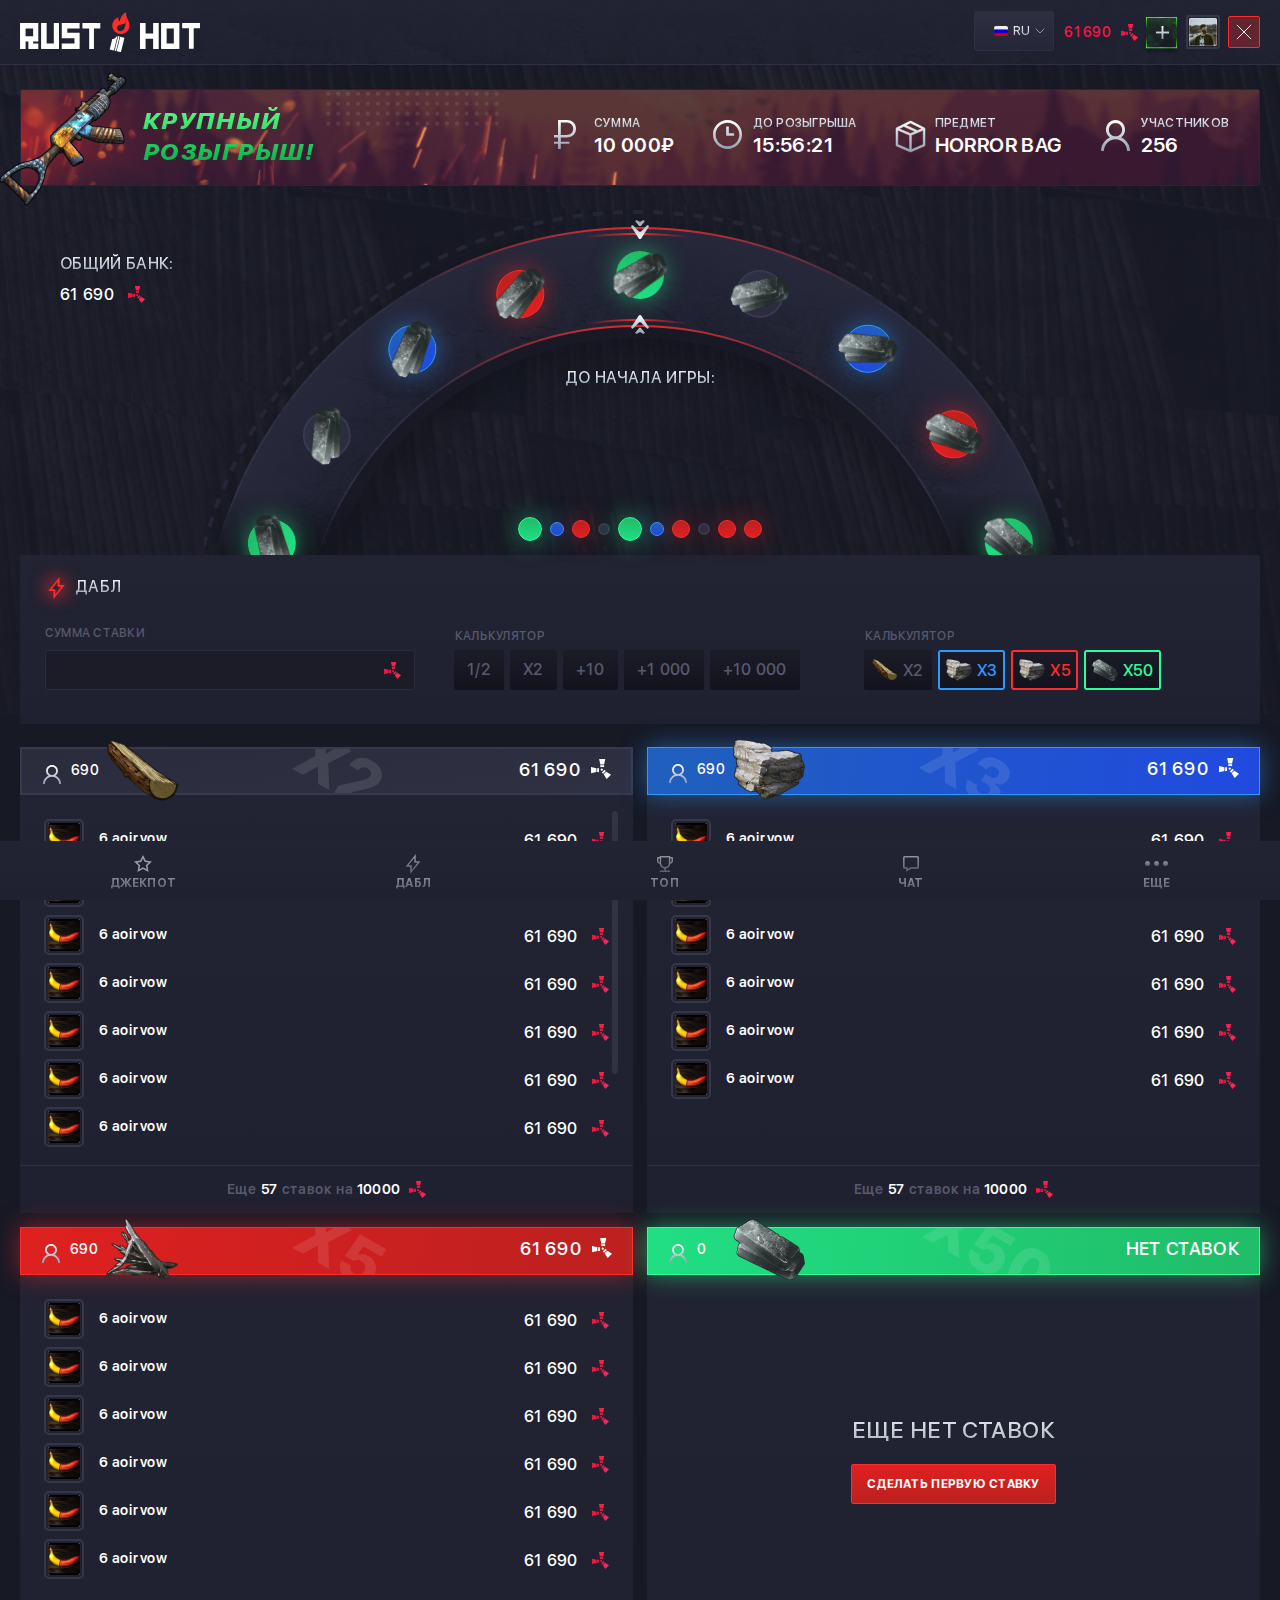
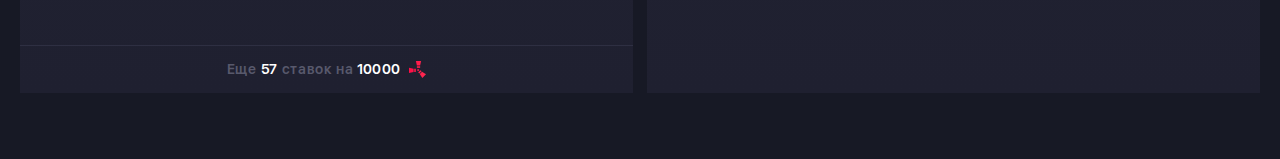
==== commit 3d039893: "Rusthot" ====
--- a/index.html
+++ b/index.html
@@ -31,38 +31,36 @@
 					<ul class="main_nav">
 						<li>
 							<a href="/////">
-<!-- 								<img src="img/nav_icons/star_red.svg" class="visible" alt="" />
-								<img src="img/" class="hover" alt="" /> -->
-								<i class="star visible"></i>
-								<i class="star_red hover"></i>
+								<i class="star_big visible"></i>
+								<i class="star_red_big hover"></i>
 								<span>Джекпот</span>
 							</a>
 						</li>
 						<li>
 							<a href="/////">
-								<img src="img/nav_icons/icon_02.svg" class="visible" alt="" />
-								<img src="img/" class="hover" alt="" />
+								<i class="doble_big visible"></i>
+								<i class="doble_red_big hover"></i>
 								<span>дабл</span>
 							</a>
 						</li>
 						<li>
 							<a href="/////">
-								<img src="img/nav_icons/icon_03.svg" class="visible" alt="" />
-								<img src="img/" class="hover" alt="" />
+								<i class="clock_big visible"></i>
+								<i class="clock_red_big hover"></i>
 								<span>история игр</span>
 							</a>
 						</li>
 						<li>
 							<a href="/////">
-								<img src="img/nav_icons/icon_04.svg" class="visible" alt="" />
-								<img src="img/" class="hover" alt="" />
+								<i class="settings_big visible"></i>
+								<i class="settings_red_big hover"></i>
 								<span>поддержка</span>
 							</a>
 						</li>
 						<li>
 							<a href="/////">
-								<img src="img/nav_icons/icon_05.svg" class="visible" alt="" />
-								<img src="img/" class="hover" alt="" />
+								<i class="cup_big visible"></i>
+								<i class="cup_red_big hover"></i>
 								<span>топ игроков</span>
 							</a>
 						</li>
@@ -1287,7 +1285,8 @@
 								<div class="col">
 									<div class="input_wrapp_2">
 										<div class="show_field"></div>
-										<input type="text" id="form_input" oninput="getCount()" placeholder="Ваше сообщение..." name="" />
+										<!-- <input type="text" class="formInput" placeholder="Ваше сообщение..." name="" /> -->
+										<textarea class="formInput" placeholder="Ваше сообщение..." name="" /></textarea>
 										<div class="count_symbols" data-maxsimbols = "100">100</div>
 									</div>
 								</div>
--- a/style.css
+++ b/style.css
@@ -305,7 +305,6 @@
     outline: none;
     border: 1px solid transparent;
     border: none;
-    content: '';
 }
 
 button:hover,
@@ -529,6 +528,540 @@
 
 /*-- /Breadcrumbs --*/
 
+/*-- Icons --*/
+
+.star_big {
+    display: block;
+    width: 22px;
+    height: 22px;
+    background-image: url(img/star.svg);
+    background-repeat: no-repeat;
+    background-position: center;
+    background-size: contain;
+}
+
+.star_red_big {
+    display: block;
+    width: 22px;
+    height: 22px;
+    position: relative;
+}
+
+.star_red_big:after {
+    display: block;
+    content: "";
+    width: 22px;
+    height: 22px;
+    position: relative;
+    background-image: url(img/star_red.svg);
+    background-repeat: no-repeat;
+    background-position: center;
+    background-size: contain;
+    z-index: 2;
+}
+
+.star_red_big:before {
+    display: block;
+    content: "";
+    width: 5px;
+    height: 5px;
+    background: rgba(255,44,44,.1);
+    -webkit-border-radius: 50%;
+    -moz-border-radius: 50%;
+    border-radius: 50%;
+    -webkit-box-shadow: 0 0 22px 9px rgba(255,44,44,.9);
+    -moz-box-shadow: 0 0 22px 9px rgba(255,44,44,.9);
+    box-shadow: 0 0 22px 9px rgba(255,44,44,.9);
+    position: absolute;
+    top: 50%;
+    left: 50%;
+    -webkit-transform: translate(-50%, -50%);
+    -moz-transform: translate(-50%, -50%);
+    transform: translate(-50%, -50%);
+}
+
+.doble_big {
+    display: block;
+    width: 22px;
+    height: 22px;
+    background-image: url(img/doble.svg);
+    background-repeat: no-repeat;
+    background-position: center;
+    background-size: contain;
+}
+
+.doble_red_big {
+    display: block;
+    width: 22px;
+    height: 22px;
+    position: relative;
+}
+
+.doble_red_big:after {
+    display: block;
+    content: "";
+    width: 22px;
+    height: 22px;
+    position: relative;
+    background-image: url(img/doble_red.svg);
+    background-repeat: no-repeat;
+    background-position: center;
+    background-size: contain;
+    z-index: 2;
+}
+
+.doble_red_big:before {
+    display: block;
+    content: "";
+    width: 5px;
+    height: 5px;
+    background: rgba(255,44,44,.1);
+    -webkit-border-radius: 50%;
+    -moz-border-radius: 50%;
+    border-radius: 50%;
+    -webkit-box-shadow: 0 0 22px 9px rgba(255,44,44,.9);
+    -moz-box-shadow: 0 0 22px 9px rgba(255,44,44,.9);
+    box-shadow: 0 0 22px 9px rgba(255,44,44,.9);
+    position: absolute;
+    top: 50%;
+    left: 50%;
+    -webkit-transform: translate(-50%, -50%);
+    -moz-transform: translate(-50%, -50%);
+    transform: translate(-50%, -50%);
+}
+
+.clock_big {
+    display: block;
+    width: 20px;
+    height: 20px;
+    background-image: url(img/clock_2.svg);
+    background-repeat: no-repeat;
+    background-position: center;
+    background-size: contain;
+}
+
+.clock_red_big {
+    display: block;
+    width: 20px;
+    height: 20px;
+    position: relative;
+}
+
+.clock_red_big:after {
+    display: block;
+    content: "";
+    width: 20px;
+    height: 20px;
+    position: relative;
+    background-image: url(img/clock_red.svg);
+    background-repeat: no-repeat;
+    background-position: center;
+    background-size: contain;
+    z-index: 2;
+}
+
+.clock_red_big:before {
+    display: block;
+    content: "";
+    width: 5px;
+    height: 5px;
+    background: rgba(255,44,44,.1);
+    -webkit-border-radius: 50%;
+    -moz-border-radius: 50%;
+    border-radius: 50%;
+    -webkit-box-shadow: 0 0 22px 9px rgba(255,44,44,.9);
+    -moz-box-shadow: 0 0 22px 9px rgba(255,44,44,.9);
+    box-shadow: 0 0 22px 9px rgba(255,44,44,.9);
+    position: absolute;
+    top: 50%;
+    left: 50%;
+    -webkit-transform: translate(-50%, -50%);
+    -moz-transform: translate(-50%, -50%);
+    transform: translate(-50%, -50%);
+}
+
+.settings_big {
+    display: block;
+    width: 20px;
+    height: 20px;
+    background-image: url(img/settings.svg);
+    background-repeat: no-repeat;
+    background-position: center;
+    background-size: contain;
+}
+
+.settings_red_big {
+    display: block;
+    width: 20px;
+    height: 20px;
+    position: relative;
+}
+
+.settings_red_big:after {
+    display: block;
+    content: "";
+    width: 20px;
+    height: 20px;
+    position: relative;
+    background-image: url(img/settings_red.svg);
+    background-repeat: no-repeat;
+    background-position: center;
+    background-size: contain;
+    z-index: 2;
+}
+
+.settings_red_big:before {
+    display: block;
+    content: "";
+    width: 5px;
+    height: 5px;
+    background: rgba(255,44,44,.1);
+    -webkit-border-radius: 50%;
+    -moz-border-radius: 50%;
+    border-radius: 50%;
+    -webkit-box-shadow: 0 0 22px 9px rgba(255,44,44,.9);
+    -moz-box-shadow: 0 0 22px 9px rgba(255,44,44,.9);
+    box-shadow: 0 0 22px 9px rgba(255,44,44,.9);
+    position: absolute;
+    top: 50%;
+    left: 50%;
+    -webkit-transform: translate(-50%, -50%);
+    -moz-transform: translate(-50%, -50%);
+    transform: translate(-50%, -50%);
+}
+
+.cup_big {
+    display: block;
+    width: 20px;
+    height: 20px;
+    background-image: url(img/cup.svg);
+    background-repeat: no-repeat;
+    background-position: center;
+    background-size: contain;
+}
+
+.cup_red_big {
+    display: block;
+    width: 20px;
+    height: 20px;
+    position: relative;
+}
+
+.cup_red_big:after {
+    display: block;
+    content: "";
+    width: 20px;
+    height: 20px;
+    position: relative;
+    background-image: url(img/cup_red.svg);
+    background-repeat: no-repeat;
+    background-position: center;
+    background-size: contain;
+    z-index: 2;
+}
+
+.cup_red_big:before {
+    display: block;
+    content: "";
+    width: 5px;
+    height: 5px;
+    background: rgba(255,44,44,.1);
+    -webkit-border-radius: 50%;
+    -moz-border-radius: 50%;
+    border-radius: 50%;
+    -webkit-box-shadow: 0 0 22px 9px rgba(255,44,44,.9);
+    -moz-box-shadow: 0 0 22px 9px rgba(255,44,44,.9);
+    box-shadow: 0 0 22px 9px rgba(255,44,44,.9);
+    position: absolute;
+    top: 50%;
+    left: 50%;
+    -webkit-transform: translate(-50%, -50%);
+    -moz-transform: translate(-50%, -50%);
+    transform: translate(-50%, -50%);
+}
+
+.cub_red_big {
+    display: block;
+    width: 26px;
+    height: 26px;
+    position: relative;
+}
+
+.cub_red_big:after {
+    display: block;
+    content: "";
+    width: 26px;
+    height: 26px;
+    position: relative;
+    background-image: url(img/cub_red_big.svg);
+    background-repeat: no-repeat;
+    background-position: center;
+    background-size: contain;
+    z-index: 2;
+}
+
+.cub_red_big:before {
+    display: block;
+    content: "";
+    width: 5px;
+    height: 5px;
+    background: rgba(255,44,44,.1);
+    -webkit-border-radius: 50%;
+    -moz-border-radius: 50%;
+    border-radius: 50%;
+    -webkit-box-shadow: 0 0 22px 9px rgba(255,44,44,.9);
+    -moz-box-shadow: 0 0 22px 9px rgba(255,44,44,.9);
+    box-shadow: 0 0 22px 9px rgba(255,44,44,.9);
+    position: absolute;
+    top: 50%;
+    left: 50%;
+    -webkit-transform: translate(-50%, -50%);
+    -moz-transform: translate(-50%, -50%);
+    transform: translate(-50%, -50%);
+}
+
+.rub_red_big {
+    display: block;
+    width: 19px;
+    height: 25px;
+    position: relative;
+}
+
+.rub_red_big:after {
+    display: block;
+    content: "";
+    width: 19px;
+    height: 25px;
+    position: relative;
+    background-image: url(img/rub_red.svg);
+    background-repeat: no-repeat;
+    background-position: center;
+    background-size: contain;
+    z-index: 2;
+}
+
+.rub_red_big:before {
+    display: block;
+    content: "";
+    width: 5px;
+    height: 5px;
+    background: rgba(255,44,44,.1);
+    -webkit-border-radius: 50%;
+    -moz-border-radius: 50%;
+    border-radius: 50%;
+    -webkit-box-shadow: 0 0 22px 9px rgba(255,44,44,.9);
+    -moz-box-shadow: 0 0 22px 9px rgba(255,44,44,.9);
+    box-shadow: 0 0 22px 9px rgba(255,44,44,.9);
+    position: absolute;
+    top: 50%;
+    left: 50%;
+    -webkit-transform: translate(-50%, -50%);
+    -moz-transform: translate(-50%, -50%);
+    transform: translate(-50%, -50%);
+}
+
+.percent_red_big {
+    display: block;
+    width: 26px;
+    height: 26px;
+    position: relative;
+}
+
+.percent_red_big:after {
+    display: block;
+    content: "";
+    width: 26px;
+    height: 26px;
+    position: relative;
+    background-image: url(img/percent_red.svg);
+    background-repeat: no-repeat;
+    background-position: center;
+    background-size: contain;
+    z-index: 2;
+}
+
+.percent_red_big:before {
+    display: block;
+    content: "";
+    width: 5px;
+    height: 5px;
+    background: rgba(255,44,44,.1);
+    -webkit-border-radius: 50%;
+    -moz-border-radius: 50%;
+    border-radius: 50%;
+    -webkit-box-shadow: 0 0 22px 9px rgba(255,44,44,.9);
+    -moz-box-shadow: 0 0 22px 9px rgba(255,44,44,.9);
+    box-shadow: 0 0 22px 9px rgba(255,44,44,.9);
+    position: absolute;
+    top: 50%;
+    left: 50%;
+    -webkit-transform: translate(-50%, -50%);
+    -moz-transform: translate(-50%, -50%);
+    transform: translate(-50%, -50%);
+}
+
+.cor_yellow_big {
+    display: block;
+    width: 24px;
+    height: 22px;
+    position: relative;
+}
+
+.cor_yellow_big:after {
+    display: block;
+    content: "";
+    width: 24px;
+    height: 22px;
+    position: relative;
+    background-image: url(img/cor_yellow.svg);
+    background-repeat: no-repeat;
+    background-position: center;
+    background-size: contain;
+    z-index: 2;
+}
+
+.cor_yellow_big:before {
+    display: block;
+    content: "";
+    width: 5px;
+    height: 5px;
+    background: rgba(240,251,74,.1);
+    -webkit-border-radius: 50%;
+    -moz-border-radius: 50%;
+    border-radius: 50%;
+    -webkit-box-shadow: 0 0 22px 9px rgba(240,251,74,.9);
+    -moz-box-shadow: 0 0 22px 9px rgba(240,251,74,.9);
+    box-shadow: 0 0 22px 9px rgba(240,251,74,.9);
+    position: absolute;
+    top: 50%;
+    left: 50%;
+    -webkit-transform: translate(-50%, -50%);
+    -moz-transform: translate(-50%, -50%);
+    transform: translate(-50%, -50%);
+}
+
+.rub_yellow_big {
+    display: block;
+    width: 18px;
+    height: 24px;
+    position: relative;
+}
+
+.rub_yellow_big:after {
+    display: block;
+    content: "";
+    width: 18px;
+    height: 24px;
+    position: relative;
+    background-image: url(img/rub_yellow.svg);
+    background-repeat: no-repeat;
+    background-position: center;
+    background-size: contain;
+    z-index: 2;
+}
+
+.rub_yellow_big:before {
+    display: block;
+    content: "";
+    width: 5px;
+    height: 5px;
+    background: rgba(240,251,74,.1);
+    -webkit-border-radius: 50%;
+    -moz-border-radius: 50%;
+    border-radius: 50%;
+    -webkit-box-shadow: 0 0 22px 9px rgba(240,251,74,.9);
+    -moz-box-shadow: 0 0 22px 9px rgba(240,251,74,.9);
+    box-shadow: 0 0 22px 9px rgba(240,251,74,.9);
+    position: absolute;
+    top: 50%;
+    left: 50%;
+    -webkit-transform: translate(-50%, -50%);
+    -moz-transform: translate(-50%, -50%);
+    transform: translate(-50%, -50%);
+}
+
+.cub_yellow_big {
+    display: block;
+    width: 26px;
+    height: 26px;
+    position: relative;
+}
+
+.cub_yellow_big:after {
+    display: block;
+    content: "";
+    width: 26px;
+    height: 26px;
+    position: relative;
+    background-image: url(img/cub_yellow.svg);
+    background-repeat: no-repeat;
+    background-position: center;
+    background-size: contain;
+    z-index: 2;
+}
+
+.cub_yellow_big:before {
+    display: block;
+    content: "";
+    width: 5px;
+    height: 5px;
+    background: rgba(240,251,74,.1);
+    -webkit-border-radius: 50%;
+    -moz-border-radius: 50%;
+    border-radius: 50%;
+    -webkit-box-shadow: 0 0 22px 9px rgba(240,251,74,.9);
+    -moz-box-shadow: 0 0 22px 9px rgba(240,251,74,.9);
+    box-shadow: 0 0 22px 9px rgba(240,251,74,.9);
+    position: absolute;
+    top: 50%;
+    left: 50%;
+    -webkit-transform: translate(-50%, -50%);
+    -moz-transform: translate(-50%, -50%);
+    transform: translate(-50%, -50%);
+}
+
+.percent_yellow_big {
+    display: block;
+    width: 23px;
+    height: 23px;
+    position: relative;
+}
+
+.percent_yellow_big:after {
+    display: block;
+    content: "";
+    width: 26px;
+    height: 26px;
+    position: relative;
+    background-image: url(img/percent_yellow.svg);
+    background-repeat: no-repeat;
+    background-position: center;
+    background-size: contain;
+    z-index: 2;
+}
+
+.percent_yellow_big:before {
+    display: block;
+    content: "";
+    width: 5px;
+    height: 5px;
+    background: rgba(240,251,74,.1);
+    -webkit-border-radius: 50%;
+    -moz-border-radius: 50%;
+    border-radius: 50%;
+    -webkit-box-shadow: 0 0 22px 9px rgba(240,251,74,.9);
+    -moz-box-shadow: 0 0 22px 9px rgba(240,251,74,.9);
+    box-shadow: 0 0 22px 9px rgba(240,251,74,.9);
+    position: absolute;
+    top: 50%;
+    left: 50%;
+    -webkit-transform: translate(-50%, -50%);
+    -moz-transform: translate(-50%, -50%);
+    transform: translate(-50%, -50%);
+}
+
+/*-- /Icons --*/
+
 /*-------------------------------------------*/
 /* ----- HEADER ------ */
 /*-------------------------------------------*/
@@ -614,6 +1147,7 @@
     display: flex;
     display: -webkit-flex;
     width: calc(100% - 310px);
+    padding-left: 20px;
 }
 
 .main_nav li {
@@ -667,6 +1201,7 @@
     display: flex;
     display: -webkit-flex;
     padding: 0 30px;
+    /*outline: 1px solid red;*/
     position: relative;
     align-items: center;
     -webkit-align-items: center;
@@ -790,21 +1325,57 @@
     opacity: 1;
 }
 
-.main_nav li a img {
+/*.main_nav li a img {
     position: absolute;
     top: 50%;
     left: 0;
     -webkit-transform: translate(0, -50%);
     -moz-transform: translate(0, -50%);
     transform: translate(0, -50%);
-}
-
-.main_nav li a.visible {
-
-}
-
-.main_nav li a.hover {
-
+}*/
+
+.main_nav li a i {
+    position: absolute;
+    top: 50%;
+    left: 0;
+    -webkit-transform: translate(0, -50%);
+    -moz-transform: translate(0, -50%);
+    transform: translate(0, -50%);
+    -webkit-transition-property: opacity;
+    -webkit-transition-duration: .3s;
+    -webkit-transition-timing-function: ease;
+
+    -moz-transition-property: opacity;
+    -moz-transition-duration: .3s;
+    -moz-transition-timing-function: ease;
+
+    -ms-transition-property: opacity;
+    -ms-transition-duration: .3s;
+    -ms-transition-timing-function: ease;
+
+    -o-transition-property: opacity;
+    -o-transition-duration: .3s;
+    -o-transition-timing-function: ease;
+
+    transition-property: opacity;
+    transition-duration: .3s;
+    transition-timing-function: ease;
+}
+
+.main_nav li a .visible {
+    opacity: 1;
+}
+
+.main_nav li a .hover {
+    opacity: 0;
+}
+
+.main_nav li a:hover .visible {
+    opacity: 0;
+}
+
+.main_nav li a:hover .hover {
+    opacity: 1;
 }
 
 .main_nav li a span {
@@ -1596,6 +2167,8 @@
     font-size: 12px;
     line-height: 150%;
     text-align: center;
+    justify-content: center;
+    -webkit-justify-content: center;
     letter-spacing: .02em;
     text-transform: uppercase;
     color: #FFFFFF;
@@ -1674,7 +2247,6 @@
 .draw_item {
     display: flex;
     display: -webkit-flex;
-    /*margin: 0 10px;*/
     margin: 1px 22px;
 }
 
@@ -1685,6 +2257,7 @@
 
 .draw_item > div:nth-child(2) {
     width: calc(100% - 40px);
+    /*min-width: 83px;*/
 }
 
 .draw_item > div:nth-child(1) img {
@@ -1801,7 +2374,7 @@
     top: 16px;
 }
 
-@keyframes rotate {
+/*@keyframes rotate {
     0% {
         transform: rotate(0);
     }
@@ -1826,7 +2399,7 @@
     100% {
         transform: rotate(-360deg);
     }
-}
+}*/
 
 /*.circle_wrapp:before {
     display: block;
@@ -2117,11 +2690,42 @@
     width: 22px;
     height: 22px;
     display: block;
+    position: relative;
+}
+
+.red_icon:after {
+    display: block;
+    content: "";
+    width: 22px;
+    height: 22px;
+    position: relative;
     background-image: url(img/doble_red.svg);
     background-repeat: no-repeat;
+    background-position: center;
     background-size: contain;
-    background-position: center;
-}
+    z-index: 2;
+}
+
+.red_icon:before {
+    display: block;
+    content: "";
+    width: 5px;
+    height: 5px;
+    background: rgba(255,44,44,.1);
+    -webkit-border-radius: 50%;
+    -moz-border-radius: 50%;
+    border-radius: 50%;
+    -webkit-box-shadow: 0 0 18px 6px rgba(255,44,44,.9);
+    -moz-box-shadow: 0 0 18px 6px rgba(255,44,44,.9);
+    box-shadow: 0 0 18px 6px rgba(255,44,44,.9);
+    position: absolute;
+    top: 50%;
+    left: 50%;
+    -webkit-transform: translate(-50%, -50%);
+    -moz-transform: translate(-50%, -50%);
+    transform: translate(-50%, -50%);
+}
+
 
 .filter_box_title h3 {
     font-weight: 500;
@@ -3620,6 +4224,7 @@
 }
 
 .resp_pill_wrapp {
+    display: none;
     width: 100%;
     height: 50px;
     position: fixed;
@@ -5040,6 +5645,10 @@
     width: 150px;
 }
 
+.gamer_params .draw_item > div:nth-child(2) {
+    min-width: 83px;
+}
+
 .single_item h3 {
     line-height: 166%;
 }
@@ -5603,6 +6212,7 @@
 
 .gamer_params_2 .single_item .draw_item > div:nth-child(2) {
     order: 1;
+    text-align: right;
 }
 
 .user_avatar.yellow {
@@ -5941,9 +6551,6 @@
 .footer_templ .left {
     width: 330px;
     padding: 14px 25px;
-    /*background-position: center;*/
-    /*background-size: cover;*/
-    /*background-image: url(img/footer_left_bg.jpg);*/
     border-right: 1px solid #2E2F42;
     background: -webkit-linear-gradient(180deg, #2A2B38 0%, #1C1D2C 100%);
     background: -moz-linear-gradient(180deg, #2A2B38 0%, #1C1D2C 100%);
@@ -5985,7 +6592,6 @@
     -webkit-box-shadow: 5px 5px 15px rgba(0, 0, 0, .1);
     -moz-box-shadow: 5px 5px 15px rgba(0, 0, 0, .1);
     box-shadow: 5px 5px 15px rgba(0, 0, 0, .1);
-    /*outline: 1px solid red;*/
     position: relative;
 }
 
@@ -6018,13 +6624,29 @@
     color: #ffffff;
 }
 
+.input_wrapp_2 textarea {
+    display: block;
+    width: 100%;
+    overflow: hidden;
+    height: 14px;
+    padding: 0 17px;
+    background: transparent;
+    border: 1px solid transparent;
+    text-transform: none;
+    font-weight: normal;
+    font-size: 14px;
+    line-height: 14px;
+    letter-spacing: .02em;
+    color: #ffffff;
+}
+
 .count_symbols {
     text-align: right;
     font-weight: 500;
-    font-size: 8px;
+    font-size: 9px;
     line-height: 150%;
     letter-spacing: .02em;
-    color: #575760;
+    color: #fff;
 }
 
 .submit_btn {
@@ -6157,7 +6779,6 @@
     opacity: 1;
 }
 
-/*transform: matrix(1, 0, 0, -1, 0, 0);*/
 .soc_links li a img {
     display: block;
     position: absolute;
@@ -6312,10 +6933,40 @@
     display: block;
     width: 18px;
     height: 18px;
+    position: relative;
+}
+
+.star_red:after {
+    display: block;
+    content: "";
+    width: 18px;
+    height: 18px;
+    position: relative;
     background-image: url(img/star_red.svg);
+    background-repeat: no-repeat;
     background-position: center;
-    background-repeat: no-repeat;
     background-size: contain;
+    z-index: 2;
+}
+
+.star_red:before {
+    display: block;
+    content: "";
+    width: 5px;
+    height: 5px;
+    background: rgba(255,44,44,.1);
+    -webkit-border-radius: 50%;
+    -moz-border-radius: 50%;
+    border-radius: 50%;
+    -webkit-box-shadow: 0 0 18px 6px rgba(255,44,44,.9);
+    -moz-box-shadow: 0 0 18px 6px rgba(255,44,44,.9);
+    box-shadow: 0 0 18px 6px rgba(255,44,44,.9);
+    position: absolute;
+    top: 50%;
+    left: 50%;
+    -webkit-transform: translate(-50%, -50%);
+    -moz-transform: translate(-50%, -50%);
+    transform: translate(-50%, -50%);
 }
 
 .doble_resp {
@@ -6332,10 +6983,40 @@
     display: block;
     width: 15px;
     height: 20px;
+    position: relative;
+}
+
+.doble_resp_red:after {
+    display: block;
+    content: "";
+    width: 15px;
+    height: 20px;
+    position: relative;
     background-image: url(img/doble_red.svg);
+    background-repeat: no-repeat;
     background-position: center;
-    background-repeat: no-repeat;
     background-size: contain;
+    z-index: 2;
+}
+
+.doble_resp_red:before {
+    display: block;
+    content: "";
+    width: 5px;
+    height: 5px;
+    background: rgba(255,44,44,.1);
+    -webkit-border-radius: 50%;
+    -moz-border-radius: 50%;
+    border-radius: 50%;
+    -webkit-box-shadow: 0 0 18px 6px rgba(255,44,44,.9);
+    -moz-box-shadow: 0 0 18px 6px rgba(255,44,44,.9);
+    box-shadow: 0 0 18px 6px rgba(255,44,44,.9);
+    position: absolute;
+    top: 50%;
+    left: 50%;
+    -webkit-transform: translate(-50%, -50%);
+    -moz-transform: translate(-50%, -50%);
+    transform: translate(-50%, -50%);
 }
 
 .cup_resp {
@@ -6352,10 +7033,40 @@
     display: block;
     width: 16px;
     height: 16px;
+    position: relative;
+}
+
+.cup_resp_red:after {
+    display: block;
+    content: "";
+    width: 16px;
+    height: 16px;
+    position: relative;
     background-image: url(img/cup_red.svg);
+    background-repeat: no-repeat;
     background-position: center;
-    background-repeat: no-repeat;
     background-size: contain;
+    z-index: 2;
+}
+
+.cup_resp_red:before {
+    display: block;
+    content: "";
+    width: 5px;
+    height: 5px;
+    background: rgba(255,44,44,.1);
+    -webkit-border-radius: 50%;
+    -moz-border-radius: 50%;
+    border-radius: 50%;
+    -webkit-box-shadow: 0 0 18px 6px rgba(255,44,44,.9);
+    -moz-box-shadow: 0 0 18px 6px rgba(255,44,44,.9);
+    box-shadow: 0 0 18px 6px rgba(255,44,44,.9);
+    position: absolute;
+    top: 50%;
+    left: 50%;
+    -webkit-transform: translate(-50%, -50%);
+    -moz-transform: translate(-50%, -50%);
+    transform: translate(-50%, -50%);
 }
 
 .chat_resp {
@@ -6372,10 +7083,39 @@
     display: block;
     width: 16px;
     height: 16px;
-    background-image: url(img/chat_red_resp.svg);
+}
+
+.chat_resp_red:after {
+    display: block;
+    content: "";
+    width: 16px;
+    height: 16px;
+    position: relative;
+    background-image: url(img/chat_red.svg);
+    background-repeat: no-repeat;
     background-position: center;
-    background-repeat: no-repeat;
     background-size: contain;
+    z-index: 2;
+}
+
+.chat_resp_red:before {
+    display: block;
+    content: "";
+    width: 5px;
+    height: 5px;
+    background: rgba(255,44,44,.1);
+    -webkit-border-radius: 50%;
+    -moz-border-radius: 50%;
+    border-radius: 50%;
+    -webkit-box-shadow: 0 0 18px 6px rgba(255,44,44,.9);
+    -moz-box-shadow: 0 0 18px 6px rgba(255,44,44,.9);
+    box-shadow: 0 0 18px 6px rgba(255,44,44,.9);
+    position: absolute;
+    top: 50%;
+    left: 50%;
+    -webkit-transform: translate(-50%, -50%);
+    -moz-transform: translate(-50%, -50%);
+    transform: translate(-50%, -50%);
 }
 
 .more_dots {
@@ -6424,10 +7164,208 @@
 
 .more_link:hover .more_dots span {
     opacity: 1;
-}
-
+    background: #FF2C2C;
+}
 
 /*-- /Resp Footer --*/
 
-
-
+/*-- Popup --*/
+
+body.fixed {
+    width: 100%;
+    padding-right: 20px;
+    overflow: hidden;
+}
+
+.popup {
+    display: none;
+    width: 100%;
+    height: 100%;
+    overflow-y: auto;
+    overflow-x: hidden;
+    position: fixed;
+    top: 0;
+    left: 0;
+    z-index: 20;
+}
+
+.popup_bg {
+    display: none;
+    width: 100%;
+    height: 100vh;
+    position: fixed;
+    top: 0;
+    left: 0;
+    background: rgba(0, 0, 0, .75);
+    z-index: 19;
+}
+
+.close_popup {
+    display: block;
+    width: 19px;
+    height: 19px;
+    cursor: pointer;
+    border: 1px solid transparent;
+    background-color: transparent;
+    background-image: url(img/close_popup.svg);
+    background-position: center;
+    background-repeat: no-repeat;
+    background-size: contain;
+}
+
+.popup_content {
+    max-width: 496px;
+    margin: 70px auto 20px auto;
+    position: relative;
+    z-index: 2;
+    /*padding: 37px 55px 39px 55px;*/
+    background: -webkit-linear-gradient(180deg, #222333 0%, #1F2030 100%);
+    background: -moz-linear-gradient(180deg, #222333 0%, #1F2030 100%);
+    background: linear-gradient(180deg, #222333 0%, #1F2030 100%);
+    -webkit-border-radius: 2px;
+    -moz-border-radius: 2px;
+    border-radius: 2px;
+}
+
+.popup_content .close_popup {
+    position: absolute;
+    top: 25px;
+    right: 23px;
+}
+
+.popup_header {
+    padding: 21px 40px 21px 40px;
+    text-align: center;
+    background: -webkit-linear-gradient(180deg, #161722 0%, #141520 100%);
+    background: -moz-linear-gradient(180deg, #161722 0%, #141520 100%);
+    background: linear-gradient(180deg, #161722 0%, #141520 100%);
+    -webkit-border-radius: 2px;
+    -moz-border-radius: 2px;
+    border-radius: 2px;
+}
+
+.popup_header h3 {
+    font-weight: 500;
+    font-size: 24px;
+    line-height: 29px;
+    letter-spacing: .02em;
+    text-transform: uppercase;
+    background: linear-gradient(#FFFFFF, #929EB1);
+    -webkit-background-clip: text;
+    -webkit-text-fill-color: transparent;
+}
+
+.popup_inner {
+    padding: 10px 24px 10px 24px;
+}
+
+.balance_two_cols {
+    display: flex;
+    display: -webkit-flex;
+    margin: 15px 0 15px 0;
+}
+
+.balance_two_cols .col:nth-child(1) {
+    width: calc(50% - 15px);
+}
+
+.balance_two_cols .col:nth-child(2) {
+    width: 30px;
+}
+
+.balance_two_cols .col:nth-child(3) {
+    width: calc(50% - 15px);
+}
+
+.balance_two_cols h3 {
+    padding-bottom: 12px;
+    font-weight: bold;
+    font-size: 12px;
+    line-height: 14px;
+    text-transform: uppercase;
+    color: #545565;
+}
+
+.input_wrapp_4 {
+    display: flex;
+    display: -webkit-flex;
+    height: 48px;
+    background: rgba(0, 0, 0, .2);
+    -webkit-box-shadow: 5px 5px 15px rgba(0, 0, 0, .1);
+    -moz-box-shadow: 5px 5px 15px rgba(0, 0, 0, .1);
+    box-shadow: 5px 5px 15px rgba(0, 0, 0, .1);
+    -webkit-border-radius: 2px;
+    -moz-border-radius: 2px;
+    border-radius: 2px;
+}
+
+.input_wrapp_4 > div:nth-child(1) {
+    width: calc(100% - 30px);
+}
+
+.input_wrapp_4 > div:nth-child(2) {
+    width: 30px;
+}
+
+.input_wrapp_4 > div:nth-child(2) p {
+    font-weight: 500;
+    font-size: 24px;
+    line-height: 47px;
+    color: #FFFFFF;
+}
+
+.input_wrapp_4 input {
+    height: 47px;
+    border: 1px solid transparent;
+    font-size: 24px;
+    line-height: 47px;
+}
+
+.input_wrapp_4 i {
+    position: relative;
+    top: 15px;
+    right: 1px;
+}
+
+.sim {
+    font-weight: 600;
+    font-size: 24px;
+    line-height: 29px;
+    text-align: center;
+    color: #545565;
+}
+
+.balance_two_cols .sim {
+    position: relative;
+    top: 34px;
+}
+
+.submit_wrapp_3 {
+    padding: 15px 0 15px 0;
+}
+
+.submit_wrapp_3 .green_pill {
+    width: 100%;
+}
+
+.green_pill_2 {
+    padding: 16px 20px 13px 20px;
+    font-size: 14px;
+}
+
+.plus_2 {
+    display: inline-block;
+    vertical-align: top;
+    width: 16px;
+    height: 16px;
+    background-size: contain;
+    background-image: url(img/plus.svg);
+    background-repeat: no-repeat;
+    background-position: center;
+}
+
+input.red {
+    color: #FF1248;
+}
+
+/*-- /Popup --*/
--- a/responsive.css
+++ b/responsive.css
@@ -74,6 +74,7 @@
 
 	.gamer_params_2 .single_item .draw_item > div:nth-child(2) {
 	    order: 2;
+	    text-align: left;
 	}
 
 	.thumbnails_2 .thumb_2 {
@@ -276,6 +277,14 @@
 
 	/*-- /Section 1 - History Page --*/
 
+	/*-- Section 1 - Jackpot Page --*/
+
+	.two_cols_4 .gamer_params_wrapp {
+	    margin: 10px 0 0 0;
+	}
+
+	/*-- /Section 1 - Jackpot Page --*/
+
 }
 
 @media only screen and (max-width: 1650px) {
@@ -302,9 +311,9 @@
     width: calc(100% - 200px);
 }
 
-.main_nav li a {
+/*.main_nav li a {
     padding: 0 20px;
-}
+}*/
 
 /*-- /Header --*/
 
@@ -1183,6 +1192,20 @@
 	    width: calc(100% - 40px);
 	}
 
+	.profile_thumb .draw_item {
+	    display: flex;
+	    display: -webkit-flex;
+	}
+
+	.profile_thumb .draw_item > div:nth-child(1) {
+	    width: 50px;
+	    padding-bottom: 0;
+	}
+
+	.profile_thumb .draw_item > div:nth-child(2) {
+	    width: calc(100% - 50px);
+	}
+
 	/*-- /Section 1 - Profile Page --*/
 
 	/*-- Section 1 - Raffle Page --*/
@@ -1691,20 +1714,6 @@
 	.profile_thumb {
 		width: 100%;
 		margin: 14px 0;
-	}
-
-	.profile_thumb .draw_item {
-	    display: flex;
-	    display: -webkit-flex;
-	}
-
-	.draw_item > div:nth-child(1) {
-	    width: 40px;
-	    padding-bottom: 0;
-	}
-
-	.draw_item > div:nth-child(2) {
-	    width: calc(100% - 40px);
 	}
 
 	.profile_form {
@@ -1864,6 +1873,47 @@
 
 	/*-- /Section 1 - History Page --*/
 
+	/*-- Popups --*/
+
+	.popup_content {
+		max-width: 270px;
+	}
+
+	.popup_content .close_popup {
+	    top: 20px;
+	    right: 11px;
+	}
+
+	.popup_header {
+		text-align: left;
+		padding-left: 24px;
+		padding-right: 24px;
+	}
+
+	.popup_header h3 {
+	    font-size: 14px;
+	    line-height: 21px;
+	}
+
+	.balance_two_cols {
+		display: block;
+	}
+
+	.balance_two_cols .col {
+	    width: 100% !important;
+	    padding-bottom: 25px;
+	}
+
+	.balance_two_cols .col:nth-child(2) {
+		display: none;
+	}
+
+	.balance_two_cols .col:last-child {
+		padding-bottom: 0;
+	}
+
+	/*-- /Popups --*/
+
 }
 
 @media only screen and (max-width: 400px) {
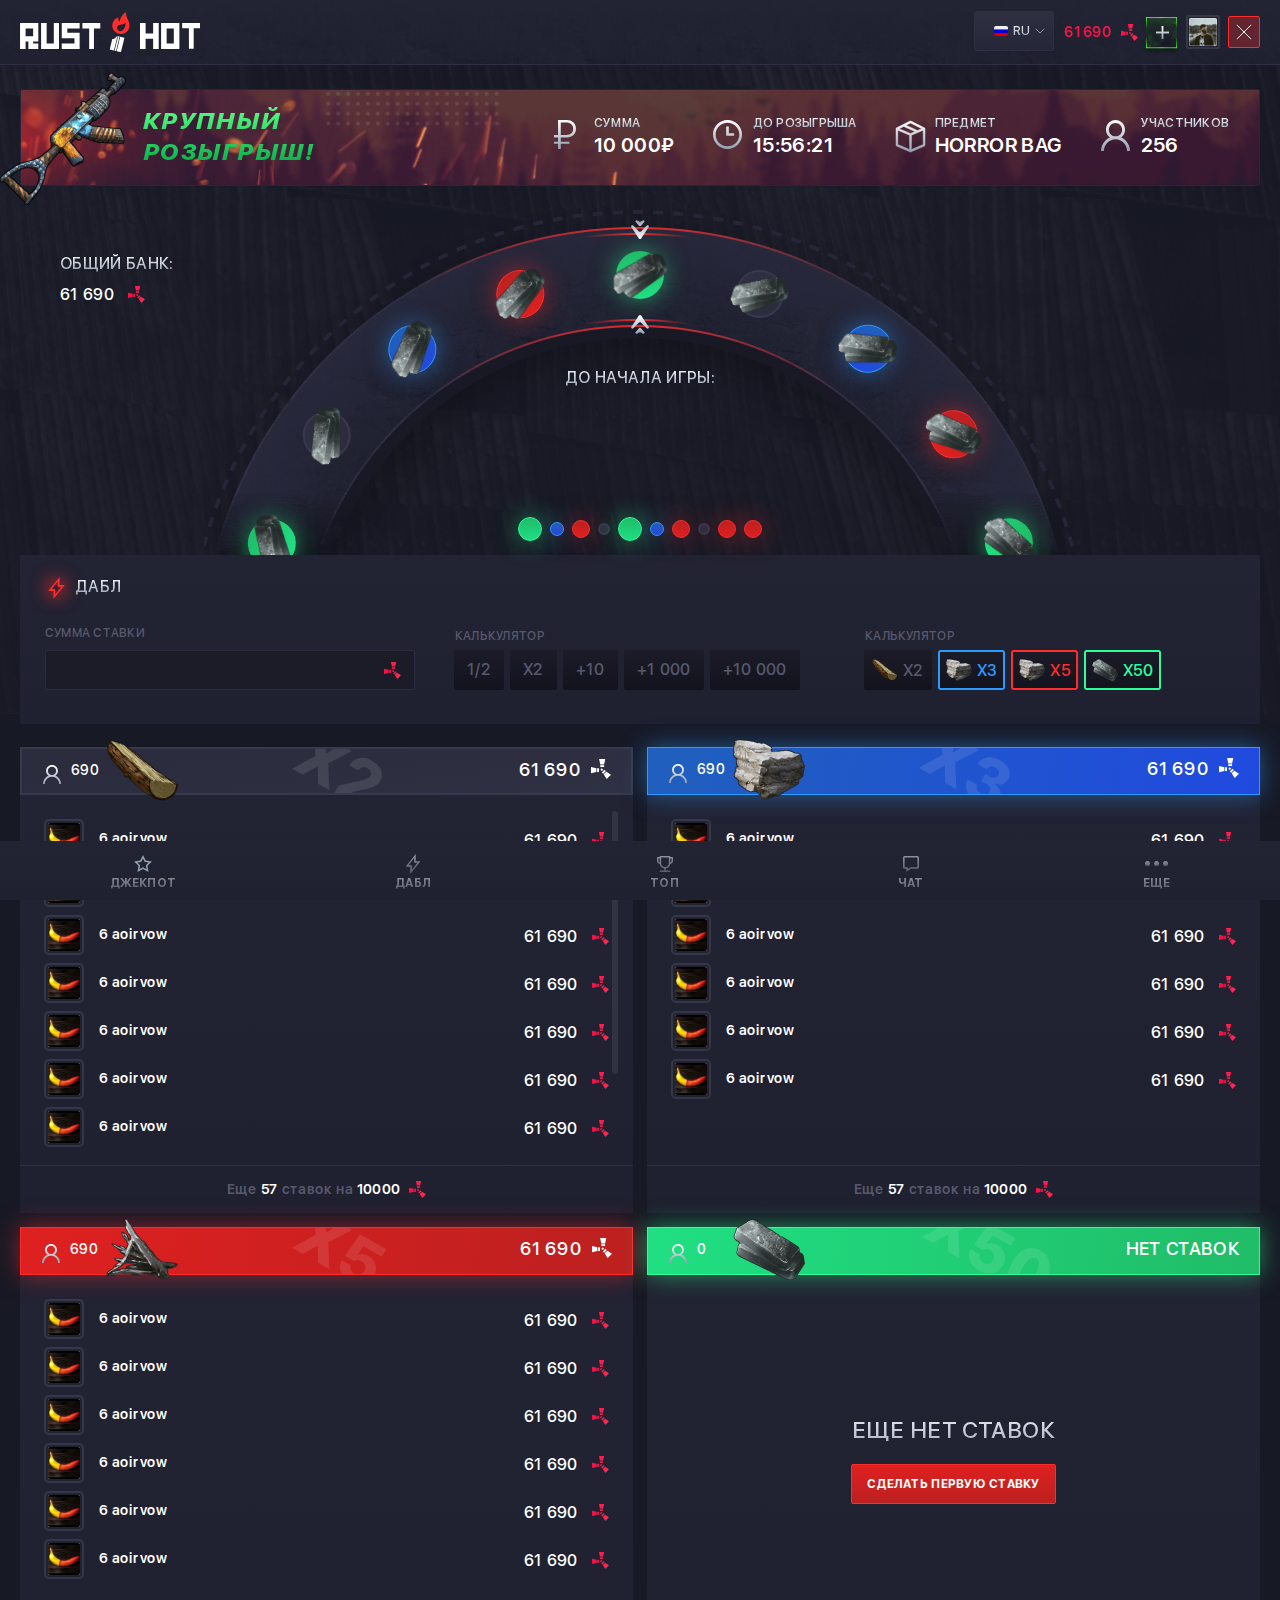
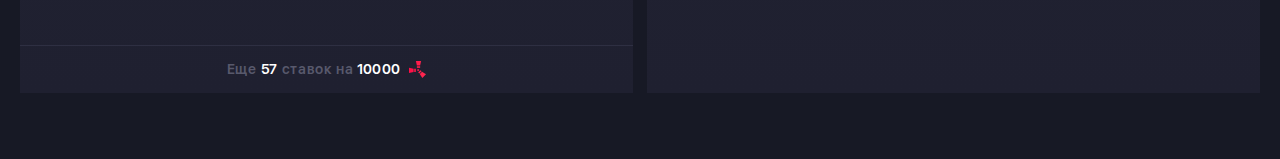
==== commit 150eeeb5: "Rusthot" ====
--- a/index.html
+++ b/index.html
@@ -101,7 +101,7 @@
 						<a href="#" class="ref_btn"></a>
 					</div>
 					<div>
-						<a hef="#" class="ava">
+						<a href="#" class="ava">
 							<div class="img_box">
 								<img src="img/ava.jpg" alt="" />
 							</div>
@@ -485,8 +485,9 @@
 						<form>
 							<div class="form">
 								<div class="col">
-									<div class="input_wrapp_2">
-										<input type="text" id="form_input" oninput="getCount()" placeholder="Ваше сообщение..." name="" />
+									<div class="input_wrapp_2 form_input">
+										<div class="show_field"></div>
+										<textarea class="formInput" placeholder="Ваше сообщение..." name="" ></textarea>
 										<div class="count_symbols" data-maxsimbols = "100">100</div>
 									</div>
 								</div>
@@ -1283,10 +1284,9 @@
 						<form>
 							<div class="form">
 								<div class="col">
-									<div class="input_wrapp_2">
+									<div class="input_wrapp_2 form_input">
 										<div class="show_field"></div>
-										<!-- <input type="text" class="formInput" placeholder="Ваше сообщение..." name="" /> -->
-										<textarea class="formInput" placeholder="Ваше сообщение..." name="" /></textarea>
+										<textarea class="formInput" placeholder="Ваше сообщение..." name="" ></textarea>
 										<div class="count_symbols" data-maxsimbols = "100">100</div>
 									</div>
 								</div>
--- a/style.css
+++ b/style.css
@@ -3984,6 +3984,19 @@
 .chat_user_wrapp {
     padding: 8px 8px;
     border-bottom: 1px solid #2E2F42;
+    position: relative;
+}
+
+.chat_user_wrapp .inner_btn {
+    position: absolute;
+    top: 14px;
+    right: 20px;
+}
+
+.chat_user_wrapp .inner_elem {
+    position: absolute;
+    top: 18px;
+    right: 20px;
 }
 
 .chat_user_wrapp:last-child {
@@ -4188,6 +4201,7 @@
 }
 
 .chat_user_inline > div:nth-child(2) {
+    width: 31px;
     font-weight: normal;
     font-size: 12px;
     line-height: 125%;
@@ -5371,10 +5385,12 @@
 }
 
 .choise_good .inner {
+    display: block;
     padding-top: 8px;
 }
 
 .choise_good .img_box {
+    display: block;
     height: 55px;
     position: relative;
 }
@@ -5394,6 +5410,7 @@
 }
 
 .choise_good .descript {
+    display: block;
     text-align: center;
 }
 
@@ -5414,6 +5431,7 @@
     margin: 0 -25px;
     padding: 8px 0;
     height: 96px;
+    overflow: hidden;
     background: -webkit-linear-gradient(180deg, #11121B 0%, #0B0B11 100%);
     background: -moz-linear-gradient(180deg, #11121B 0%, #0B0B11 100%);
     background: linear-gradient(180deg, #11121B 0%, #0B0B11 100%);
@@ -6065,7 +6083,7 @@
 
 .jackpot_templ .fire {
     position: absolute;
-    bottom: 20px;
+    bottom: -73px;
     left: 50%;
     -webkit-transform: translate(-50%, 0);
     -moz-transform: translate(-50%, 0);
@@ -6221,14 +6239,6 @@
     -moz-box-shadow: 0 0 15px #F0FB4A, 0 0 25px #F0FB4A;
     box-shadow: 0 0 15px #F0FB4A, 0 0 25px #F0FB4A;
 }
-
-/*.gamer_params_2 .items_2:after {
-    content: "";
-}
-
-.gamer_params_2 .items_2 .draw_item:last-child {
-    float: right;
-}*/
 
 .thumbnails_2 {
     display: flex;
@@ -6368,22 +6378,14 @@
     width: 100%;
 }
 
-.jackpot_templ {
-
-}
-
 .jackpot_templ .barrel {
     z-index: 3;
     position: absolute;
-    bottom: 20px;
+    bottom: -91px;
     left: 50%;
     -webkit-transform: translate(-50%, 0);
     -moz-transform: translate(-50%, 0);
     transform: translate(-50%, 0);
-}
-
-.top_row_2 {
-
 }
 
 .top_row_2 > div:nth-child(1) {
@@ -6550,7 +6552,7 @@
 
 .footer_templ .left {
     width: 330px;
-    padding: 14px 25px;
+    padding: 24px 25px;
     border-right: 1px solid #2E2F42;
     background: -webkit-linear-gradient(180deg, #2A2B38 0%, #1C1D2C 100%);
     background: -moz-linear-gradient(180deg, #2A2B38 0%, #1C1D2C 100%);
@@ -6563,25 +6565,36 @@
 }
 
 .form_wrapp {
-
+    height: 40px;
+    position: relative;
 }
 
 .form {
     display: flex;
     display: -webkit-flex;
+
+    align-items: flex-end;
+
     -webkit-border-radius: 2px;
     -moz-border-radius: 2px;
     border-radius: 2px;
 }
 
+.form_wrapp .form {
+    width: 100%;
+    position: absolute;
+    bottom: 0;
+    left: 0;
+}
+
 .form .col:nth-child(1) {
     width: calc(100% - 50px);
-    padding: 10px 8px 10px 0;
+    padding: 0 8px 0 0;
 }
 
 .form .col:nth-child(2) {
     width: 50px;
-    padding: 10px 0 10px 8px;
+    padding: 0 0 0 8px;
     text-align: right;
 }
 
@@ -6595,9 +6608,15 @@
     position: relative;
 }
 
+.input_wrapp_2.form_input {
+    height: auto;
+    min-height: 40px;
+}
+
 .show_field {
     width: 10px;
     height: 10px;
+    cursor: pointer;
     background-repeat: no-repeat;
     background-position: center;
     background-image: url(img/crop.svg);
@@ -6638,6 +6657,10 @@
     line-height: 14px;
     letter-spacing: .02em;
     color: #ffffff;
+}
+
+.formInput.height {
+    height: 80px;
 }
 
 .count_symbols {
--- a/responsive.css
+++ b/responsive.css
@@ -668,12 +668,17 @@
 .resp_form_wrapp {
 	display: block;
 	width: 100%;
-	z-index: 3;
-	padding: 0 20px;
+	height: 60px;
+    z-index: 3;
+    padding: 10px 20px 10px 20px;
 	position: absolute;
 	bottom: 0;
 	left: 0;
 	background: #171925;
+}
+
+.resp_form_wrapp .form {
+	position: relative;
 }
 
 /*-- /Section 1 - Main Page --*/
@@ -783,6 +788,11 @@
 
 /*-- Section 1 - Raffle Page --*/
 
+.top_bg:before {
+    background-size: cover;
+    max-height: 700px;
+}
+
 .item_3 {
     width: 180px;
 	margin: 15px 10px;
@@ -914,6 +924,22 @@
 
 /*-- Section 1 - Main Page --*/
 
+.index_bg:before {
+	background-image: url(img/index_bg_tab.jpg);
+}
+
+/*-- /Section 1 - Main Page --*/
+
+/*-- Section 1 - Jackpot Page --*/
+
+.jackpot_bg:before {
+    background-image: url(img/jackpot_bg_tab.jpg);
+}
+
+/*-- /Section 1 - Jackpot Page --*/
+
+/*-- Section 1 - Main Page --*/
+
 .draw .inline:last-child {
 	display: none;
 }
@@ -981,6 +1007,14 @@
 
 /*-- /Section 1 - Profile Page --*/
 
+/*-- Section 1 - Raffle Page --*/
+
+.top_bg:before {
+    background-image: url(img/top_bg_tab.jpg);
+}
+
+/*-- /Section 1 - Raffle Page --*/
+
 }
 
 @media only screen and (max-width: 900px) {
@@ -1410,6 +1444,10 @@
 
 /*-- Section 1 - Main Page --*/
 
+.index_bg:before {
+	background-image: url(img/index_bg_smart.jpg);
+}
+
 .draw {
     margin-bottom: 0px;
 }
@@ -1436,6 +1474,10 @@
 /*-- /Section 1 - Main Page --*/
 
 /*-- Section 1 - Jackpot Page --*/
+
+.jackpot_bg:before {
+    background-image: url(img/jackpot_bg_smart.jpg);
+}
 
 .top_row {
     margin: 14px 0 57px 0;
@@ -1518,6 +1560,9 @@
     width: 100%;
 }
 
+.top_bg:before {
+    background-image: url(img/top_bg_smart.jpg);
+}
 
 /*-- /Section 1 - Raffle Page --*/
 
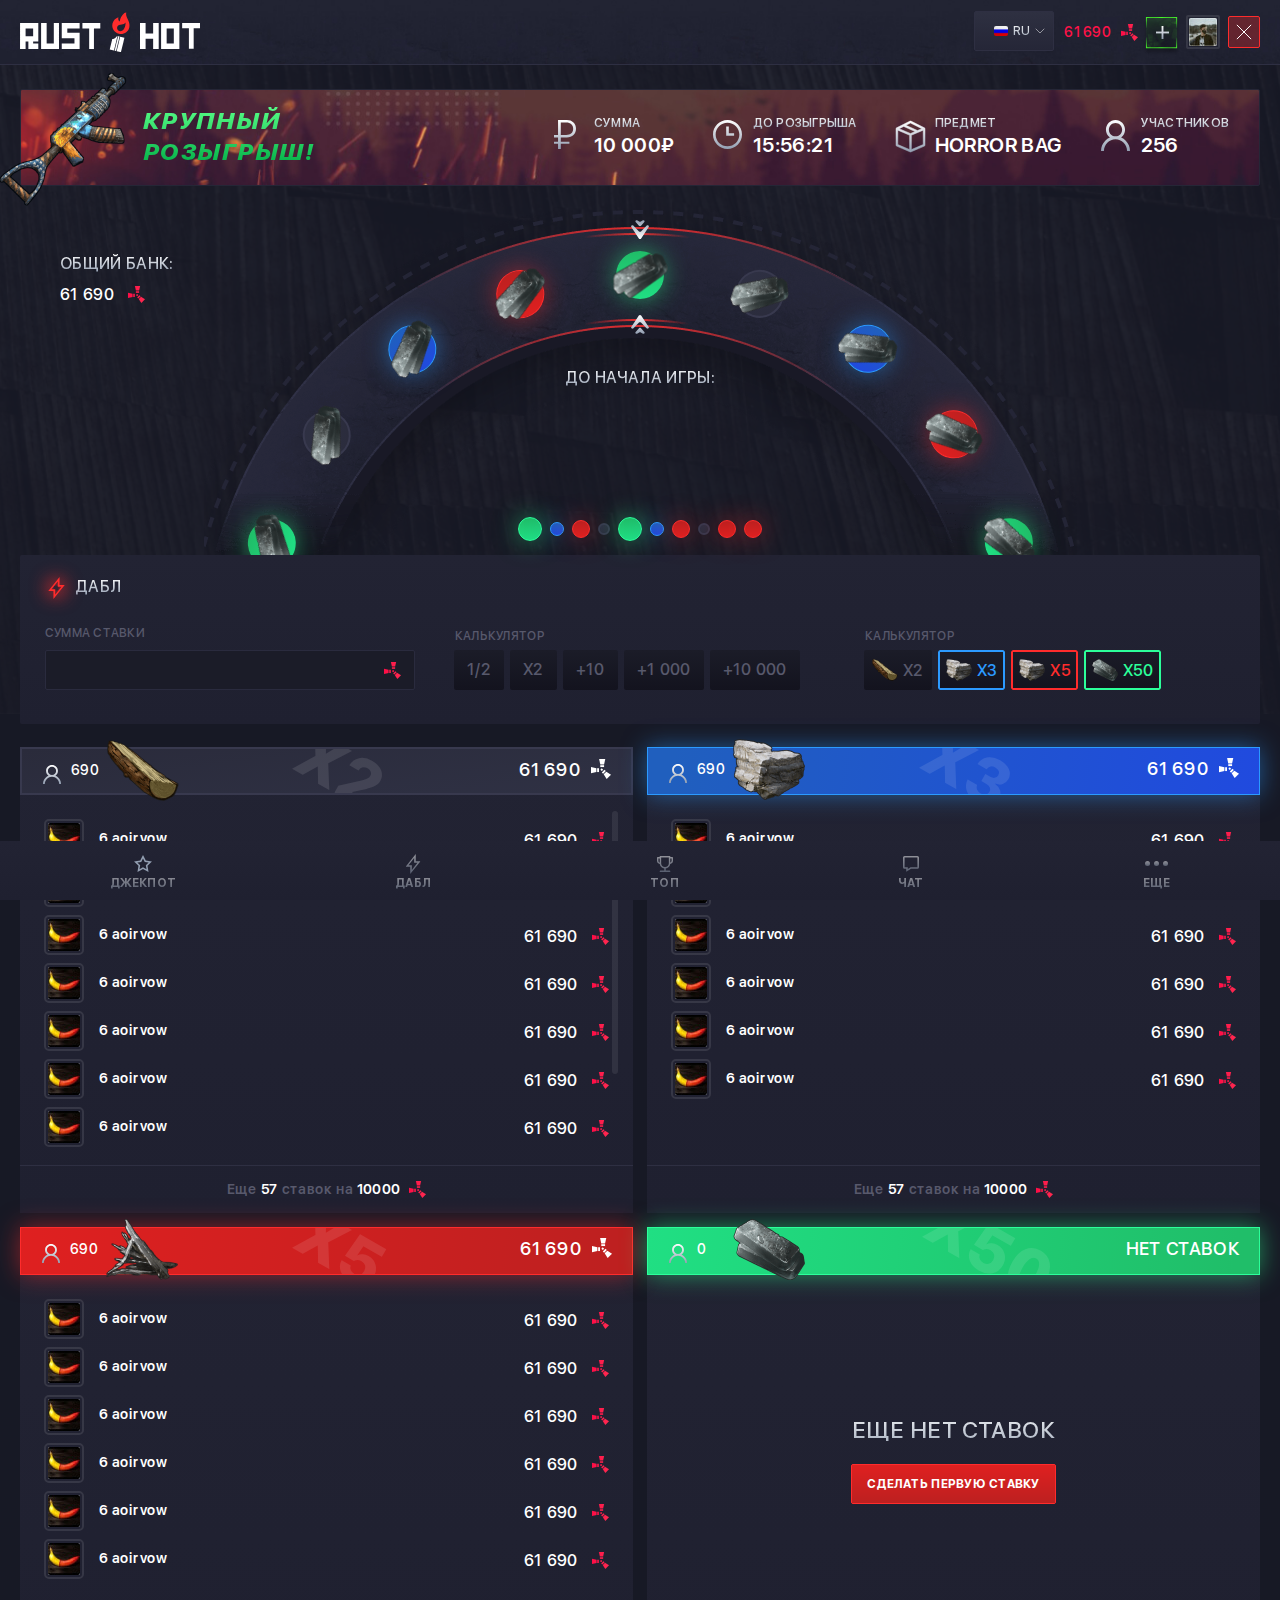
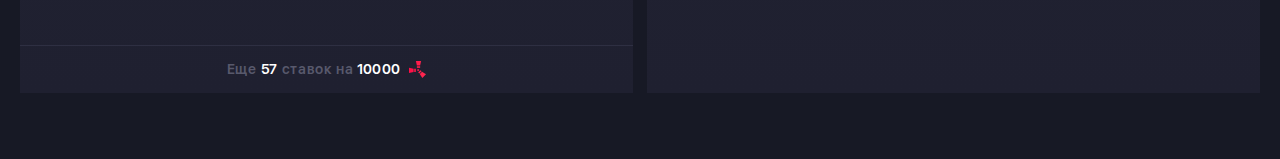
==== commit 6e8b738d: "Allbc" ====
--- a/index.html
+++ b/index.html
@@ -1279,7 +1279,7 @@
 
 		<footer class="footer_section">
 			<div class="footer_templ">
-				<div class="left">
+				<div class="left" id="footerForm">
 					<div class="form_wrapp">
 						<form>
 							<div class="form">
--- a/style.css
+++ b/style.css
@@ -338,12 +338,6 @@
 /*-------------------------------------------*/
 /* ----- REUSABLE COMPONENTS ------ */
 /*-------------------------------------------*/
-
-.row {
-    /*max-width: 1230px;*/
-    /*margin: 0 auto;*/
-    /*padding: 0 25px;*/
-}
 
 .overflow_wrapp {
     overflow: hidden;
@@ -472,62 +466,6 @@
 
 /*-- /Slick --*/
 
-/*-- Breadcrumbs --*/
-
-/*.breadcrumbs_wrapp {
-    padding: 40px 0 20px 0;
-}
-
-.breadcrumbs li {
-    display: inline-block;
-    vertical-align: top;
-    padding: 0 5px;
-}
-
-.breadcrumbs li:after {
-    position: relative;
-    top: -2px;
-    left: 5px;
-    content: "\2192";
-    font-size: 13px;
-    line-height: 23px;
-    color: #333333;
-}
-
-.breadcrumbs li:last-child:after {
-    display: none;
-}
-
-.breadcrumbs li a {
-    border-bottom: 1px solid transparent;
-    font-size: 18px;
-    line-height: 23px;
-    color: #333333;
-}
-
-.breadcrumbs li a:link,
-.breadcrumbs li a:visited {
-    border-bottom: 1px solid transparent;
-}
-
-.breadcrumbs li a:active,
-.breadcrumbs li a.active {
-    border-bottom: 1px solid #333333;
-}
-
-.breadcrumbs li a:hover {
-    border-bottom: 1px solid #333333;
-}
-
-.breadcrumbs li:last-child a {
-    pointer-events: none;
-    cursor: default;
-    opacity: .6;
-    border-bottom: 1px solid transparent;
-}*/
-
-/*-- /Breadcrumbs --*/
-
 /*-- Icons --*/
 
 .star_big {
@@ -1131,7 +1069,6 @@
     display: block;
     width: auto;
     height: auto;
-    /*max-width: 100%;*/
     max-width: 90%;
     max-height: 100%;
     position: absolute;
@@ -1156,7 +1093,11 @@
     height: 100%;
     padding: 0;
     position: relative;
-    /*outline: 1px solid red;*/
+}
+
+.main_nav li .star_big,
+.main_nav li .star_red_big {
+    margin-top: -1px;
 }
 
 .main_nav li:before {
@@ -1201,7 +1142,6 @@
     display: flex;
     display: -webkit-flex;
     padding: 0 30px;
-    /*outline: 1px solid red;*/
     position: relative;
     align-items: center;
     -webkit-align-items: center;
@@ -1212,40 +1152,6 @@
     color: #466896;
     letter-spacing: .02em;
     text-transform: uppercase;
-    
-/*    -webkit-transition-property: border;
-    -webkit-transition-duration: .3s;
-    -webkit-transition-timing-function: ease;
-
-    -moz-transition-property: border;
-    -moz-transition-duration: .3s;
-    -moz-transition-timing-function: ease;
-
-    -ms-transition-property: border;
-    -ms-transition-duration: .3s;
-    -ms-transition-timing-function: ease;
-
-    -o-transition-property: border;
-    -o-transition-duration: .3s;
-    -o-transition-timing-function: ease;
-
-    transition-property: border;
-    transition-duration: .3s;
-    transition-timing-function: ease;*/
-}
-
-.main_nav li a:link,
-.main_nav li a:visited {
-
-}
-
-.main_nav li a:active,
-.main_nav li a.active {
-
-}
-
-.main_nav li a:hover {
-
 }
 
 .main_nav li a:after {
@@ -1325,15 +1231,6 @@
     opacity: 1;
 }
 
-/*.main_nav li a img {
-    position: absolute;
-    top: 50%;
-    left: 0;
-    -webkit-transform: translate(0, -50%);
-    -moz-transform: translate(0, -50%);
-    transform: translate(0, -50%);
-}*/
-
 .main_nav li a i {
     position: absolute;
     top: 50%;
@@ -1387,8 +1284,8 @@
     letter-spacing: .02em;
     text-transform: uppercase;
     background: linear-gradient(#FFFFFF, #929EB1);
-    -webkit-background-clip: text; /* Обрезаем фон по тексту */
-    -webkit-text-fill-color: transparent; /* Прозрачный текст */
+    -webkit-background-clip: text;
+    -webkit-text-fill-color: transparent;
 }
 
 .lang_wrapp {
@@ -1472,10 +1369,6 @@
     -webkit-justify-content: center;
     -moz-justify-content: center;
     width: 100%;
-}
-
-.lang_current > div img {
-
 }
 
 .lang_current > div p {
@@ -1725,14 +1618,6 @@
     display: none;
 }
 
-/*-- Resp Menu --*/
-
-
-
-/*-- /Resp Menu --*/
-
-
-
 /*-------------------------------------------*/
 /* ----- CONTENT ------ */
 /*-------------------------------------------*/
@@ -1764,6 +1649,8 @@
     display: -webkit-flex;
     flex-wrap: wrap;
     -webkit-flex-wrap: wrap;
+    justify-content: flex-end;
+    -webkit-justify-content: flex-end;
     width: 100%;
 }
 
@@ -1777,6 +1664,13 @@
 .content_templ > .right {
     width: calc(100% - 330px);
     padding: 25px 25px 15px 25px;
+}
+
+#chatMenu {
+    width: 330px;
+    position: fixed;
+    top: 0;
+    left: 0;
 }
 
 .sidebar {
@@ -1797,7 +1691,7 @@
     background-repeat: no-repeat;
     background: #171925;
     position: relative;
-    z-index: 2;
+    z-index: 3;
 }
 
 .sidebar_header .col_1 {
@@ -1962,10 +1856,6 @@
 .user_item .col:nth-child(2) {
     width: calc(100% - 50px);
     padding-left: 15px;
-}
-
-.user_avatar_wrapp {
-
 }
 
 .user_avatar {
@@ -2073,10 +1963,6 @@
     color: #676880;
 }
 
-.user_text_content {
-
-}
-
 .user_text_content p {
     font-weight: normal;
     font-size: 12px;
@@ -2107,7 +1993,6 @@
 }
 
 .draw .inline {
-    /*padding: 0 20px;*/
     padding: 0 10px;
 }
 
@@ -2120,10 +2005,6 @@
 .draw_title_col:nth-child(1) {
     position: relative;
     width: 174px;
-}
-
-.draw_title_col:nth-child(2) {
-
 }
 
 .draw_title_col:nth-child(1) img {
@@ -2161,6 +2042,7 @@
     vertical-align: top;
     cursor: pointer;
     border: none;
+    margin: rgb(24, 163, 88);
     padding: 11px 20px 9px 20px;
     position: relative;
     font-weight: bold;
@@ -2257,7 +2139,6 @@
 
 .draw_item > div:nth-child(2) {
     width: calc(100% - 40px);
-    /*min-width: 83px;*/
 }
 
 .draw_item > div:nth-child(1) img {
@@ -2268,7 +2149,6 @@
 }
 
 .draw_item h3 {
-    /*white-space: nowrap;*/
     font-weight: 600;
     font-size: 12px;
     line-height: 130%;
@@ -2295,13 +2175,11 @@
 }
 
 .two_cols > .col_1 {
-    /*width: 35.5%;*/
     width: 425px;
     order: 1;
 }
 
 .two_cols > .col_2 {
-    /*width: 64.5%;*/
     width: calc(100% - 425px);
     display: flex;
     display: -webkit-flex;
@@ -2366,54 +2244,9 @@
 .rotate {
     width: 873px;
     height: 345px;
-/*    -webkit-animation: rotate 12s infinite linear;
-    -moz-animation: rotate 12s infinite linear;
-    -o-animation: rotate 12s infinite linear;
-    animation: rotate 12s infinite linear;*/
     position: relative;
     top: 16px;
 }
-
-/*@keyframes rotate {
-    0% {
-        transform: rotate(0);
-    }
-    100% {
-        transform: rotate(-360deg);
-    }
-}
-
-@-webkit-keyframes rotate {
-    0% {
-        transform: rotate(0);
-    }
-    100% {
-        transform: rotate(-360deg);
-    }
-}
-
-@-moz-keyframes rotate {
-    0% {
-        transform: rotate(0);
-    }
-    100% {
-        transform: rotate(-360deg);
-    }
-}*/
-
-/*.circle_wrapp:before {
-    display: block;
-    content: "";
-    width: 673px;
-    height: 673px;
-    position: absolute;
-    top: 0;
-    left: 0;
-    border: 100px solid #191926;
-    -webkit-border-radius: 50%;
-    -moz-border-radius: 50%;
-    border-radius: 50%;
-}*/
 
 .circle_wrapp:before {
     display: block;
@@ -2511,19 +2344,9 @@
     transform: rotate(342deg);
 }
 
-/*.circle_wrapp > img {
-    position: absolute;
-    bottom: -94px;
-    left: 50%;
-    -webkit-transform: translate(-50%, 0);
-    -moz-transform: translate(-50%, 0);
-    transform: translate(-50%, 0);
-}*/
-
 .circle_good_wrapp {
     height: 873px;
     width: 1px;
-    /*outline: 1px solid red;*/
     position: absolute;
     top: 0;
     left: 50%;
@@ -2867,7 +2690,6 @@
 }
 
 .radio_2 {
-    /*padding: 11px 15px 10px 15px;*/
     padding: 11px 16px 10px 16px;
     overflow: hidden;
 }
@@ -2970,9 +2792,7 @@
     flex-direction: column;
     -webkit-flex-direction: column;
     width: calc(25% - 14px);
-    /*min-width: 370px;*/
     margin: 7px;
-    /*margin: 24px 7px;*/
     background: -webkit-linear-gradient(180deg, #222333 0%, #1F2030 100%);
     background: -moz-linear-gradient(180deg, #222333 0%, #1F2030 100%);
     background: linear-gradient(180deg, #222333 0%, #1F2030 100%);
@@ -3111,10 +2931,6 @@
     transform: rotate(30deg);
 }
 
-.user_list_thumb_header {
-
-}
-
 .user_list_thumb_header .bg_wrapp {
     width: 100%;
     height: 100%;
@@ -3176,8 +2992,6 @@
     margin: 0;
     display: flex;
     display: -webkit-flex;
-    /*flex-wrap: wrap;*/
-    /*-webkit-flex-wrap: wrap;*/
     align-items: center;
     -webkit-align-items: center;
 }
@@ -3186,12 +3000,7 @@
     margin: 0;
 }
 
-.user_info .user_info_text {
-
-}
-
 .user_info .user_info_text p {
-    /*padding-left: 15px;*/
     font-weight: 600;
     font-size: 14px;
     line-height: 150%;
@@ -3259,10 +3068,6 @@
     -webkit-align-items: center;
     height: 100%;
     text-align: center;
-    /*margin-top: 50%;*/
-/*    -webkit-transform: translate(0, -50%);
-    -moz-transform: translate(0, -50%);
-    transform: translate(0, -50%);*/
 }
 
 .rate_ziro > div {
@@ -3288,6 +3093,7 @@
     display: -webkit-inline-flex;
     cursor: pointer;
     position: relative;
+    background: #FF2C2C;
     margin: 10px 0;
     padding: 10px 15px 10px 15px;
     border: 1px solid #FF2C2C;
@@ -3371,10 +3177,6 @@
 
 /*-- Section 1 - History Page --*/
 
-/*.history_wrapp {
-    padding-bottom: 80px;
-}*/
-
 .history_title {
     margin: 7px 0 29px 0;
 }
@@ -3383,6 +3185,7 @@
     display: flex;
     display: -webkit-flex;
     align-items: center;
+    -webkit-align-items: center;
 }
 
 .h_wrapp:before {
@@ -3403,9 +3206,7 @@
 }
 
 .h_wrapp h3 {
-    display: inline-flex;
-    display: -webkit-inline-flex;
-    padding: 0 13px;
+    display: block;
     white-space: nowrap;
     font-weight: 500;
     font-size: 18px;
@@ -3413,14 +3214,21 @@
     letter-spacing: .02em;
     text-transform: uppercase;
     background: linear-gradient(#FFFFFF, #929EB1);
+    background: -webkit-linear-gradient(#FFFFFF, #929EB1);
+    -webkit-mask-image: linear-gradient(#FFFFFF, #929EB1);
     -webkit-background-clip: text;
     -webkit-text-fill-color: transparent;
 }
 
-.h_wrapp h3 i {
+.hwrapp_inner {
+    display: flex;
+    padding: 0 13px;
+}
+
+.hwrapp_inner i {
     margin-right: 13px;
     position: relative;
-    top: 1px;
+    top: 2px;
 }
 
 .clock_2 {
@@ -3458,10 +3266,6 @@
     width: 33.33%;
 }
 
-.user_info {
-
-}
-
 .user_info h3 {
     font-weight: 600;
     font-size: 18px;
@@ -3521,7 +3325,6 @@
 }
 
 .history_good {
-    /*display: block;*/
     width: 80px;
     height: 80px;
     margin: 3px 3px;
@@ -3554,10 +3357,6 @@
     transform: translate(-50%, -50%);
 }
 
-.history_good .descript {
-
-}
-
 .history_good .descript p {
     font-weight: 600;
     font-size: 12px;
@@ -3631,14 +3430,6 @@
 
 .top_place_3 {
     order: 2;
-}
-
-.top_place {
-
-}
-
-.top_place .photo_bg {
-
 }
 
 .top_place {
@@ -3703,10 +3494,6 @@
     transform: translate(-50%, -50%);
 }
 
-.top_place .descript {
-
-}
-
 .top_place .descript > h3 {
     text-align: center;
     font-weight: 500;
@@ -3715,6 +3502,7 @@
     letter-spacing: .02em;
     text-transform: uppercase;
     background: linear-gradient(#FFFFFF, #929EB1);
+    background: -webkit-linear-gradient(#FFFFFF, #929EB1);
     -webkit-background-clip: text;
     -webkit-text-fill-color: transparent;
 }
@@ -3731,10 +3519,6 @@
     flex-wrap: wrap;
     -webkit-flex-wrap: wrap;
     margin: 10px 0;
-}
-
-.draw_items_wrapp .draw_item {
-
 }
 
 .top_place_1 .photo_bg_wrapp {
@@ -4341,10 +4125,6 @@
 
 .icon_link:hover .icon_btn i.hover {
     opacity: 1;
-}
-
-.time_row {
-
 }
 
 .time_row p {
@@ -4960,10 +4740,6 @@
     justify-content: space-around;
 }
 
-.profile_thumbnails .profile_thumb {
-
-}
-
 .profile_form_wrapp {
     padding: 7px 25px 4px 25px;
     background: -webkit-linear-gradient(180deg, #222333 0%, #1F2030 100%);
@@ -6035,21 +5811,16 @@
 
 .jackpot_bg {
     position: relative;
-
 }
 
 .shadow {
-/*-webkit-box-shadow: inset 0px 0px 163px 182px rgba(23,25,37,0.9);
--moz-box-shadow: inset 0px 0px 163px 182px rgba(23,25,37,0.9);
-box-shadow: inset 0px 0px 163px 182px rgba(23,25,37,0.9);*/
--webkit-box-shadow: inset 0px 0px 91px 76px rgba(23,25,37,1);
--moz-box-shadow: inset 0px 0px 91px 76px rgba(23,25,37,1);
-box-shadow: inset 0px 0px 91px 76px rgba(23,25,37,1);
+    -webkit-box-shadow: inset 0px 0px 91px 76px rgba(23,25,37,1);
+    -moz-box-shadow: inset 0px 0px 91px 76px rgba(23,25,37,1);
+    box-shadow: inset 0px 0px 91px 76px rgba(23,25,37,1);
 }
 
 .jackpot_bg:before {
     width: 100%;
-    /*height: 430px;*/
     height: 470px;
     position: absolute;
     top: 0;
@@ -6064,7 +5835,6 @@
 
 .jackpot_bg:after {
     width: 100%;
-    /*height: 430px;*/
     height: 470px;
     position: absolute;
     top: 0;
@@ -6090,10 +5860,6 @@
     transform: translate(-50%, 0);
 }
 
-.jackpot_templ {
-
-}
-
 .top_row {
     display: flex;
     display: -webkit-flex;
@@ -6103,10 +5869,6 @@
 .top_row > div {
     width: 50%;
     text-align: center;
-}
-
-.top_row > div {
-
 }
 
 .top_row .total_winner_item {
@@ -6442,10 +6204,6 @@
     z-index: 2;
 }
 
-.button_wrapp_3 {
-
-}
-
 .button_wrapp_3 .red_pill {
     min-width: 200px;
 }
@@ -6507,21 +6265,6 @@
 }
 
 /*-- /Section 1 - Jackpot Page --*/
-
-
-
-
-
-
-
-
-
-
-
-
-
-
-
 
 
 /*-------------------------------------------*/
@@ -6572,9 +6315,8 @@
 .form {
     display: flex;
     display: -webkit-flex;
-
     align-items: flex-end;
-
+    -webkit-align-items: flex-end;
     -webkit-border-radius: 2px;
     -moz-border-radius: 2px;
     border-radius: 2px;
@@ -7241,7 +6983,6 @@
     margin: 70px auto 20px auto;
     position: relative;
     z-index: 2;
-    /*padding: 37px 55px 39px 55px;*/
     background: -webkit-linear-gradient(180deg, #222333 0%, #1F2030 100%);
     background: -moz-linear-gradient(180deg, #222333 0%, #1F2030 100%);
     background: linear-gradient(180deg, #222333 0%, #1F2030 100%);
--- a/responsive.css
+++ b/responsive.css
@@ -345,6 +345,14 @@
 
 @media only screen and (max-width: 1590px) {
 
+	/*-- Header --*/
+
+	.main_nav li a {
+		padding: 0 27px;
+	}
+
+	/*-- /Header --*/
+
 	/*-- Section 1 - Jackpot Page --*/
 
 	.thumbnails_2 .thumb_2 {
@@ -420,10 +428,6 @@
 .lang_wrapp {
     width: 90px;
  }
-
-/*-- /Header --*/
-
-/*-- Header --*/
 
 .header_site {
 	position: fixed;
@@ -623,6 +627,7 @@
 
 #chatMenu {
 	display: none;
+	top: 0 !important;
 }
 
 .content_templ > .right {
@@ -662,7 +667,7 @@
 }
 
 .chat_users.mCustomScrollbar .user_item:last-child {
-    margin-bottom: 100px;
+	margin-bottom: 64px;
 }
 
 .resp_form_wrapp {
@@ -1099,7 +1104,6 @@
 }
 
 .support_2 .chat_templ {
-    /*height: 71vh;*/
     height: 74vh;
     margin-bottom: 20px;
 }
@@ -1183,7 +1187,7 @@
 }
 
 .history_goods .history_good {
-    margin: 8px 8px;
+    margin: 8px 6px;
 }
 
 /*-- /Section 1 - History Page --*/
@@ -1399,7 +1403,7 @@
 
 /*-- Section 1 - Profile Page --*/
 
-.history_title {
+.history_title.resp_hide {
 	display: none;
 }
 
@@ -1959,6 +1963,22 @@
 
 	/*-- /Popups --*/
 
+	.chat_users_2 {
+	    margin: 0 -15px;
+	}
+
+	.inline_3 > div {
+	    padding: 7px 4px;
+	}
+
+	.file_cols span:nth-child(1) {
+	    width: 26px;
+	}
+
+	.h_wrapp h3 {
+	    font-size: 16px;
+	}
+
 }
 
 @media only screen and (max-width: 400px) {
@@ -1992,5 +2012,4 @@
 	#chatMenu {
 		display: flex !important;
 	}
-
 }